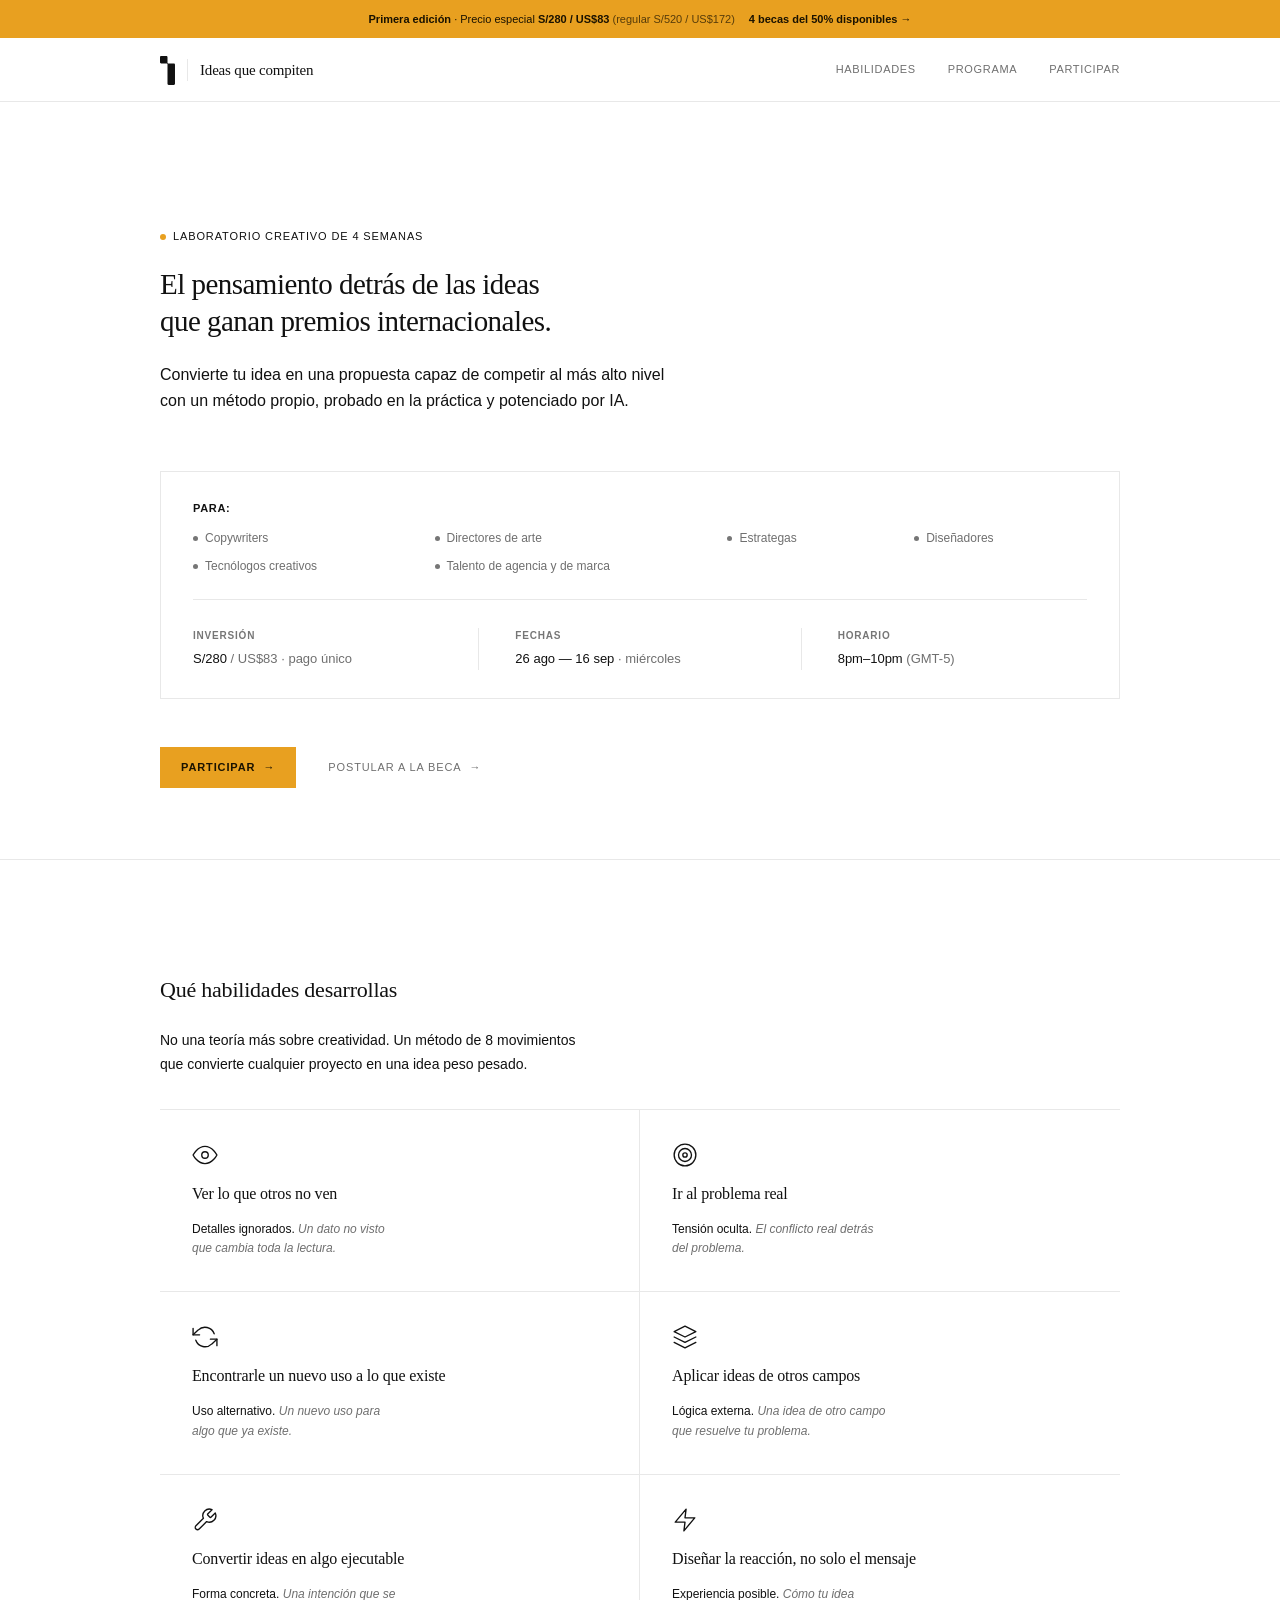
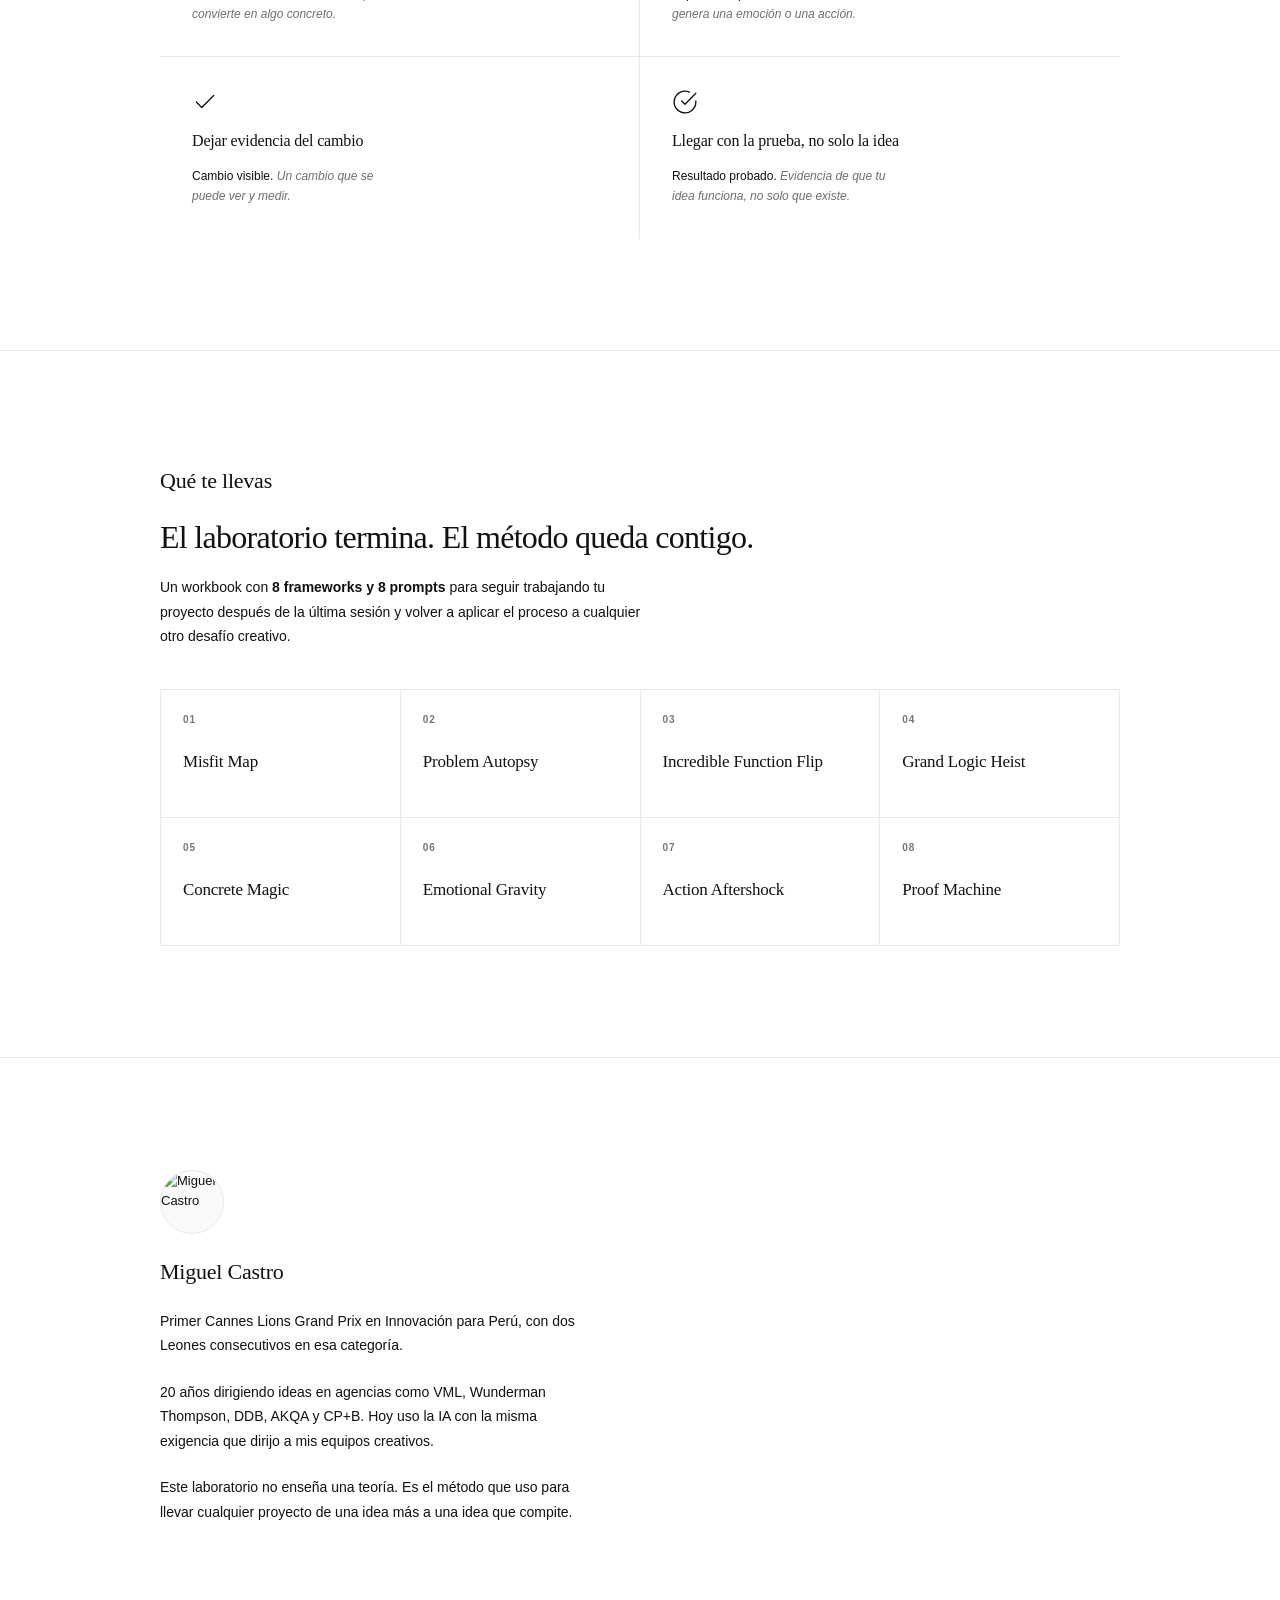
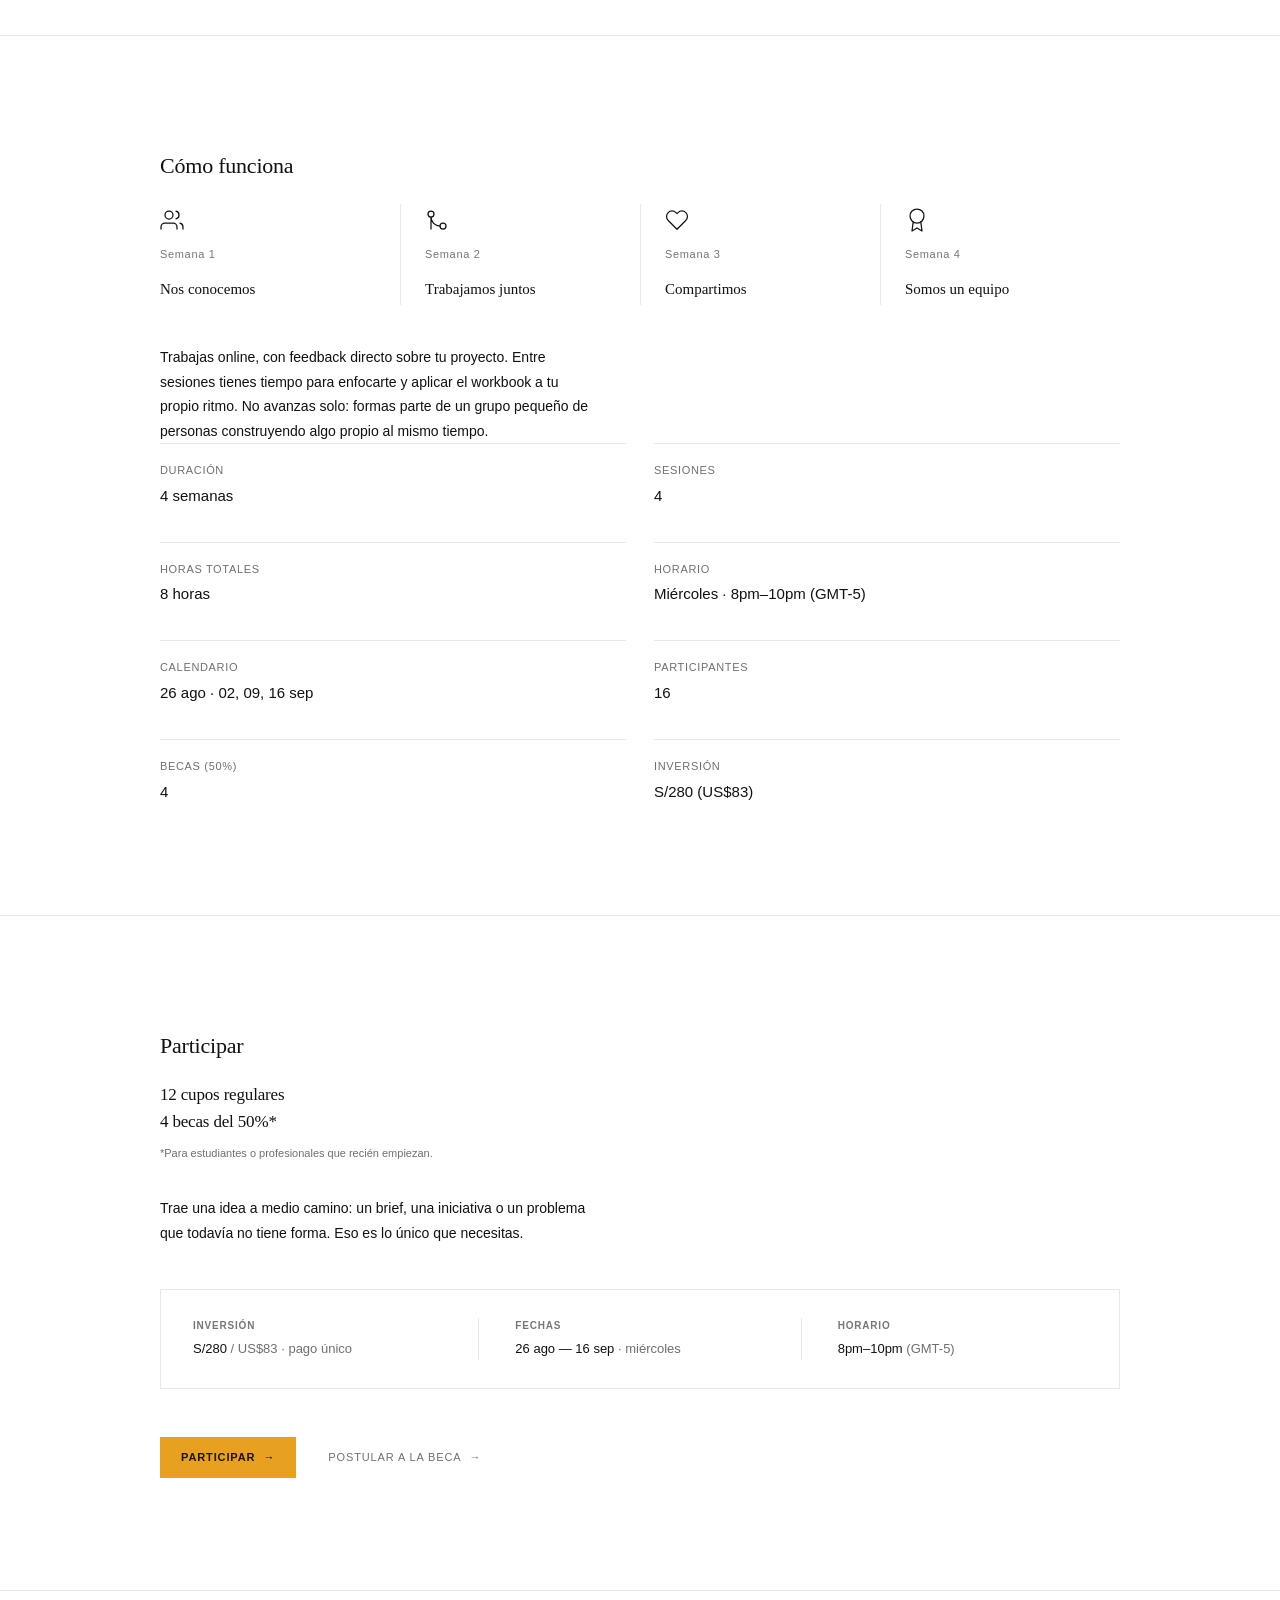
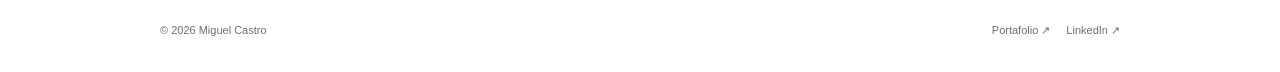
==== index.html @ b413a7b3 "Merge program and experience sections" ====
<!DOCTYPE html>
<html lang="es">
<head>
<meta charset="UTF-8">
<meta name="viewport" content="width=device-width, initial-scale=1.0">
<meta name="description" content="Ideas que compiten: laboratorio creativo para convertir una idea en una propuesta capaz de competir al más alto nivel con un método propio, probado en la práctica y potenciado por IA.">
<title>Ideas que compiten — Miguel Castro</title>
<link rel="stylesheet" href="styles-base.css">
<link rel="stylesheet" href="styles-components.css">
</head>
<body id="top">

  <div class="shell">

    <!-- ==================== Header ==================== -->
    <header class="site-header">
      <a href="#top" class="logo" aria-label="Ideas que compiten — volver al inicio">
        <span class="brand-mark" aria-hidden="true">
          <svg xmlns="http://www.w3.org/2000/svg" viewBox="0 0 85.04 164.63" focusable="false">
            <path d="M78.56,42.52h-31.18c-1.29,0-2.52-.51-3.43-1.42h0c-.91-.91-1.42-2.15-1.42-3.43V6.48c0-3.58-2.9-6.48-6.48-6.48H6.48C2.9,0,0,2.9,0,6.48v29.56c0,3.58,2.9,6.48,6.48,6.48h31.18c1.29,0,2.52.51,3.43,1.42h0c.91.91,1.42,2.15,1.42,3.43v110.77c0,3.58,2.9,6.48,6.48,6.48h29.56c3.58,0,6.48-2.9,6.48-6.48V49c0-3.58-2.9-6.48-6.48-6.48Z"/>
          </svg>
        </span>
        <span class="brand-divider" aria-hidden="true"></span>
        <span class="brand-name">Ideas que compiten</span>
      </a>
      <nav aria-label="Navegación principal">
        <a href="#habilidades">Habilidades</a>
        <a href="#programa">Programa</a>
        <a href="#participar">Participar</a>
      </nav>
    </header>

    <main>

    <!-- ==================== Hero ==================== -->
    <section class="page-hero">
      <span class="gold-chip">Laboratorio creativo de 4 semanas</span>
      <h1 class="hero-line-primary sr-only">Ideas que compiten</h1>
      <p class="hero-tagline"><span class="line">El pensamiento detrás de las ideas</span><span class="line">que ganan premios internacionales.</span></p>
      <p class="hero-line-secondary"><span class="line">Convierte tu idea en una propuesta capaz de competir al más alto nivel</span><span class="line">con un método propio, probado en la práctica y potenciado por IA.</span></p>

      <div class="hero-info-block">
        <div class="audience-line with-divider">
          <span class="audience-label">Para:</span>
          <div class="audience-roles">
            <span>Copywriters</span><span>Directores de arte</span><span>Estrategas</span><span>Diseñadores</span><span>Tecnólogos creativos</span><span>Talento de agencia y de marca</span>
          </div>
        </div>
        <div class="meta-bar">
          <div class="meta-unit">
            <span class="meta-label">Inversión</span>
            <span class="meta-value">S/280 <span class="meta-note">/ US$83 · pago único</span></span>
          </div>
          <div class="meta-divider"></div>
          <div class="meta-unit">
            <span class="meta-label">Fechas</span>
            <span class="meta-value">26 ago — 16 sep <span class="meta-note">· miércoles</span></span>
          </div>
          <div class="meta-divider"></div>
          <div class="meta-unit">
            <span class="meta-label">Horario</span>
            <span class="meta-value">8pm–10pm <span class="meta-note">(GMT-5)</span></span>
          </div>
        </div>
      </div>

      <div class="cta-row">
        <a id="payment_button_top" href="https://pay.hotmart.com/L106815370Q?checkoutMode=2" class="hotmart-fb hotmart__button-checkout cta-button-gold">Participar <span class="arrow" aria-hidden="true">→</span></a>
        <a href="postulacion-beca.html" class="cta-link muted">Postular a la beca <span class="arrow" aria-hidden="true">→</span></a>
      </div>
    </section>

    <!-- ==================== Qué habilidades desarrollas ==================== -->
    <section class="block" id="habilidades">
      <h2 class="section-label">Qué habilidades desarrollas</h2>
      <div class="prose skills-intro">
        <p>No una teoría más sobre creatividad. Un método de 8 movimientos que convierte cualquier proyecto en una idea peso pesado.</p>
      </div>

      <div class="skill-grid">
        <div class="skill-item">
          <div class="skill-icon" aria-hidden="true"><svg viewBox="0 0 24 24"><path d="M1 12s4-8 11-8 11 8 11 8-4 8-11 8-11-8-11-8z"/><circle cx="12" cy="12" r="3"/></svg></div>
          <div class="skill-title">Ver lo que otros no ven</div>
          <div class="skill-context"><strong>Detalles ignorados.</strong> Un dato no visto que cambia toda la lectura.</div>
        </div>
        <div class="skill-item">
          <div class="skill-icon" aria-hidden="true"><svg viewBox="0 0 24 24"><circle cx="12" cy="12" r="10"/><circle cx="12" cy="12" r="6"/><circle cx="12" cy="12" r="2"/></svg></div>
          <div class="skill-title">Ir al problema real</div>
          <div class="skill-context"><strong>Tensión oculta.</strong> El conflicto real detrás del problema.</div>
        </div>
        <div class="skill-item">
          <div class="skill-icon" aria-hidden="true"><svg viewBox="0 0 24 24"><polyline points="1 4 1 10 7 10"/><polyline points="23 20 23 14 17 14"/><path d="M20.49 9A9 9 0 0 0 5.64 5.64L1 10m22 4l-4.64 4.36A9 9 0 0 1 3.51 15"/></svg></div>
          <div class="skill-title">Encontrarle un nuevo uso a lo que existe</div>
          <div class="skill-context"><strong>Uso alternativo.</strong> Un nuevo uso para algo que ya existe.</div>
        </div>
        <div class="skill-item">
          <div class="skill-icon" aria-hidden="true"><svg viewBox="0 0 24 24"><polygon points="12 2 2 7 12 12 22 7 12 2"/><polyline points="2 17 12 22 22 17"/><polyline points="2 12 12 17 22 12"/></svg></div>
          <div class="skill-title">Aplicar ideas de otros campos</div>
          <div class="skill-context"><strong>Lógica externa.</strong> Una idea de otro campo que resuelve tu problema.</div>
        </div>
        <div class="skill-item">
          <div class="skill-icon" aria-hidden="true"><svg viewBox="0 0 24 24"><path d="M14.7 6.3a1 1 0 000 1.4l1.6 1.6a1 1 0 001.4 0l3.77-3.77a6 6 0 01-7.94 7.94l-6.91 6.91a2.12 2.12 0 01-3-3l6.91-6.91a6 6 0 017.94-7.94l-3.76 3.76z"/></svg></div>
          <div class="skill-title">Convertir ideas en algo ejecutable</div>
          <div class="skill-context"><strong>Forma concreta.</strong> Una intención que se convierte en algo concreto.</div>
        </div>
        <div class="skill-item">
          <div class="skill-icon" aria-hidden="true"><svg viewBox="0 0 24 24"><polygon points="13 2 3 14 12 14 11 22 21 10 12 10 13 2"/></svg></div>
          <div class="skill-title">Diseñar la reacción, no solo el mensaje</div>
          <div class="skill-context"><strong>Experiencia posible.</strong> Cómo tu idea genera una emoción o una acción.</div>
        </div>
        <div class="skill-item">
          <div class="skill-icon" aria-hidden="true"><svg viewBox="0 0 24 24"><polyline points="20 6 9 17 4 12"/></svg></div>
          <div class="skill-title">Dejar evidencia del cambio</div>
          <div class="skill-context"><strong>Cambio visible.</strong> Un cambio que se puede ver y medir.</div>
        </div>
        <div class="skill-item">
          <div class="skill-icon" aria-hidden="true"><svg viewBox="0 0 24 24"><path d="M22 11.08V12a10 10 0 1 1-5.93-9.14"/><polyline points="22 4 12 14.01 9 11.01"/></svg></div>
          <div class="skill-title">Llegar con la prueba, no solo la idea</div>
          <div class="skill-context"><strong>Resultado probado.</strong> Evidencia de que tu idea funciona, no solo que existe.</div>
        </div>
      </div>

    </section>


    <!-- ==================== Workbook ==================== -->
    <section class="block" id="workbook">
      <h2 class="section-label">Qué te llevas</h2>
      <p class="workbook-statement">El laboratorio termina. El método queda contigo.</p>
      <p class="workbook-description">Un workbook con <strong>8 frameworks y 8 prompts</strong> para seguir trabajando tu proyecto después de la última sesión y volver a aplicar el proceso a cualquier otro desafío creativo.</p>

      <div class="framework-grid" aria-label="Los 8 frameworks incluidos en el workbook">
        <article class="framework-item">
          <span class="framework-number">01</span>
          <h3 class="framework-name">Misfit Map</h3>
        </article>
        <article class="framework-item">
          <span class="framework-number">02</span>
          <h3 class="framework-name">Problem Autopsy</h3>
        </article>
        <article class="framework-item">
          <span class="framework-number">03</span>
          <h3 class="framework-name">Incredible Function Flip</h3>
        </article>
        <article class="framework-item">
          <span class="framework-number">04</span>
          <h3 class="framework-name">Grand Logic Heist</h3>
        </article>
        <article class="framework-item">
          <span class="framework-number">05</span>
          <h3 class="framework-name">Concrete Magic</h3>
        </article>
        <article class="framework-item">
          <span class="framework-number">06</span>
          <h3 class="framework-name">Emotional Gravity</h3>
        </article>
        <article class="framework-item">
          <span class="framework-number">07</span>
          <h3 class="framework-name">Action Aftershock</h3>
        </article>
        <article class="framework-item">
          <span class="framework-number">08</span>
          <h3 class="framework-name">Proof Machine</h3>
        </article>
      </div>
    </section>

    <!-- ==================== Miguel Castro ==================== -->
    <section class="block" id="miguel">
      <img class="profile-avatar" src="https://global.miguelcastro.works/hero_boy.png" alt="Miguel Castro" width="64" height="64" loading="lazy" decoding="async">
      <h2 class="section-label">Miguel Castro</h2>
      <p class="authority-line">Primer Cannes Lions Grand Prix en Innovación para Perú, con dos Leones consecutivos en esa categoría.</p>
      <div class="prose">
        <p>20 años dirigiendo ideas en agencias como VML, Wunderman Thompson, DDB, AKQA y CP+B. Hoy uso la IA con la misma exigencia que dirijo a mis equipos creativos.</p>
        <p>Este laboratorio no enseña una teoría. Es el método que uso para llevar cualquier proyecto de una idea más a una idea que compite.</p>
      </div>
    </section>

    <!-- ==================== Cómo funciona ==================== -->
    <section class="block how-it-works" id="programa">
      <h2 class="section-label">Cómo funciona</h2>
      <div class="arc-grid">
        <div class="arc-item">
          <div class="arc-icon" aria-hidden="true"><svg viewBox="0 0 24 24"><path d="M17 21v-2a4 4 0 0 0-4-4H5a4 4 0 0 0-4 4v2"/><circle cx="9" cy="7" r="4"/><path d="M23 21v-2a4 4 0 0 0-3-3.87"/><path d="M16 3.13a4 4 0 0 1 0 7.75"/></svg></div>
          <span class="arc-number">Semana 1</span>
          <span class="arc-title">Nos conocemos</span>
        </div>
        <div class="arc-item">
          <div class="arc-icon" aria-hidden="true"><svg viewBox="0 0 24 24"><circle cx="18" cy="18" r="3"/><circle cx="6" cy="6" r="3"/><path d="M6 21V9a9 9 0 0 0 9 9"/></svg></div>
          <span class="arc-number">Semana 2</span>
          <span class="arc-title">Trabajamos juntos</span>
        </div>
        <div class="arc-item">
          <div class="arc-icon" aria-hidden="true"><svg viewBox="0 0 24 24"><path d="M20.84 4.61a5.5 5.5 0 0 0-7.78 0L12 5.67l-1.06-1.06a5.5 5.5 0 0 0-7.78 7.78l1.06 1.06L12 21.23l7.78-7.78 1.06-1.06a5.5 5.5 0 0 0 0-7.78z"/></svg></div>
          <span class="arc-number">Semana 3</span>
          <span class="arc-title">Compartimos</span>
        </div>
        <div class="arc-item">
          <div class="arc-icon" aria-hidden="true"><svg viewBox="0 0 24 24"><circle cx="12" cy="8" r="7"/><polyline points="8.21 13.89 7 23 12 20 17 23 15.79 13.88"/></svg></div>
          <span class="arc-number">Semana 4</span>
          <span class="arc-title">Somos un equipo</span>
        </div>
      </div>

      <div class="prose">
        <p>Trabajas online, con feedback directo sobre tu proyecto. Entre sesiones tienes tiempo para enfocarte y aplicar el workbook a tu propio ritmo. No avanzas solo: formas parte de un grupo pequeño de personas construyendo algo propio al mismo tiempo.</p>
      </div>

      <div class="data-grid">
        <div class="data-item"><div class="data-label">Duración</div><div class="data-value">4 semanas</div></div>
        <div class="data-item"><div class="data-label">Sesiones</div><div class="data-value">4</div></div>
        <div class="data-item"><div class="data-label">Horas totales</div><div class="data-value">8 horas</div></div>
        <div class="data-item"><div class="data-label">Horario</div><div class="data-value">Miércoles · 8pm–10pm (GMT-5)</div></div>
        <div class="data-item"><div class="data-label">Calendario</div><div class="data-value">26 ago · 02, 09, 16 sep</div></div>
        <div class="data-item"><div class="data-label">Participantes</div><div class="data-value">16</div></div>
        <div class="data-item"><div class="data-label">Becas (50%)</div><div class="data-value">4</div></div>
        <div class="data-item"><div class="data-label">Inversión</div><div class="data-value">S/280 (US$83)</div></div>
      </div>
    </section>

    <!-- ==================== Participar ==================== -->
    <section class="block" id="participar">
      <h2 class="section-label">Participar</h2>
      <div class="availability-block">
        <span class="availability-line">12 cupos regulares</span>
        <span class="availability-line">4 becas del 50%*</span>
        <span class="availability-note">*Para estudiantes o profesionales que recién empiezan.</span>
      </div>
      <div class="prose">
        <p>Trae una idea a medio camino: un brief, una iniciativa o un problema que todavía no tiene forma. Eso es lo único que necesitas.</p>
      </div>

      <div class="hero-info-block">
        <div class="meta-bar">
          <div class="meta-unit">
            <span class="meta-label">Inversión</span>
            <span class="meta-value">S/280 <span class="meta-note">/ US$83 · pago único</span></span>
          </div>
          <div class="meta-divider"></div>
          <div class="meta-unit">
            <span class="meta-label">Fechas</span>
            <span class="meta-value">26 ago — 16 sep <span class="meta-note">· miércoles</span></span>
          </div>
          <div class="meta-divider"></div>
          <div class="meta-unit">
            <span class="meta-label">Horario</span>
            <span class="meta-value">8pm–10pm <span class="meta-note">(GMT-5)</span></span>
          </div>
        </div>
      </div>

      <div class="cta-row">
        <a id="payment_button_bottom" href="https://pay.hotmart.com/L106815370Q?checkoutMode=2" class="hotmart-fb hotmart__button-checkout cta-button-gold">Participar <span class="arrow" aria-hidden="true">→</span></a>
        <a href="postulacion-beca.html" class="cta-link muted">Postular a la beca <span class="arrow" aria-hidden="true">→</span></a>
      </div>
    </section>

    </main>

    <!-- ==================== Footer ==================== -->
    <footer class="site-footer">
      <span>© 2026 Miguel Castro</span>
      <div class="footer-links">
        <a href="https://global.miguelcastro.works/">Portafolio ↗</a>
        <a href="https://www.linkedin.com/in/miguelcastroe/">LinkedIn ↗</a>
      </div>
    </footer>

  </div>
  <script src="hotmart.js"></script>

</body>
</html>
---- styles-base.css ----
@import url("styles-base-1.css");
@import url("styles-base-2.css");
@import url("styles-base-3.css");
---- styles-components.css ----
@import url("styles-components-1.css");
@import url("styles-components-2.css");
@import url("styles-components-3.css");
@import url("styles-components-4.css");
@import url("styles-components-workbook.css");
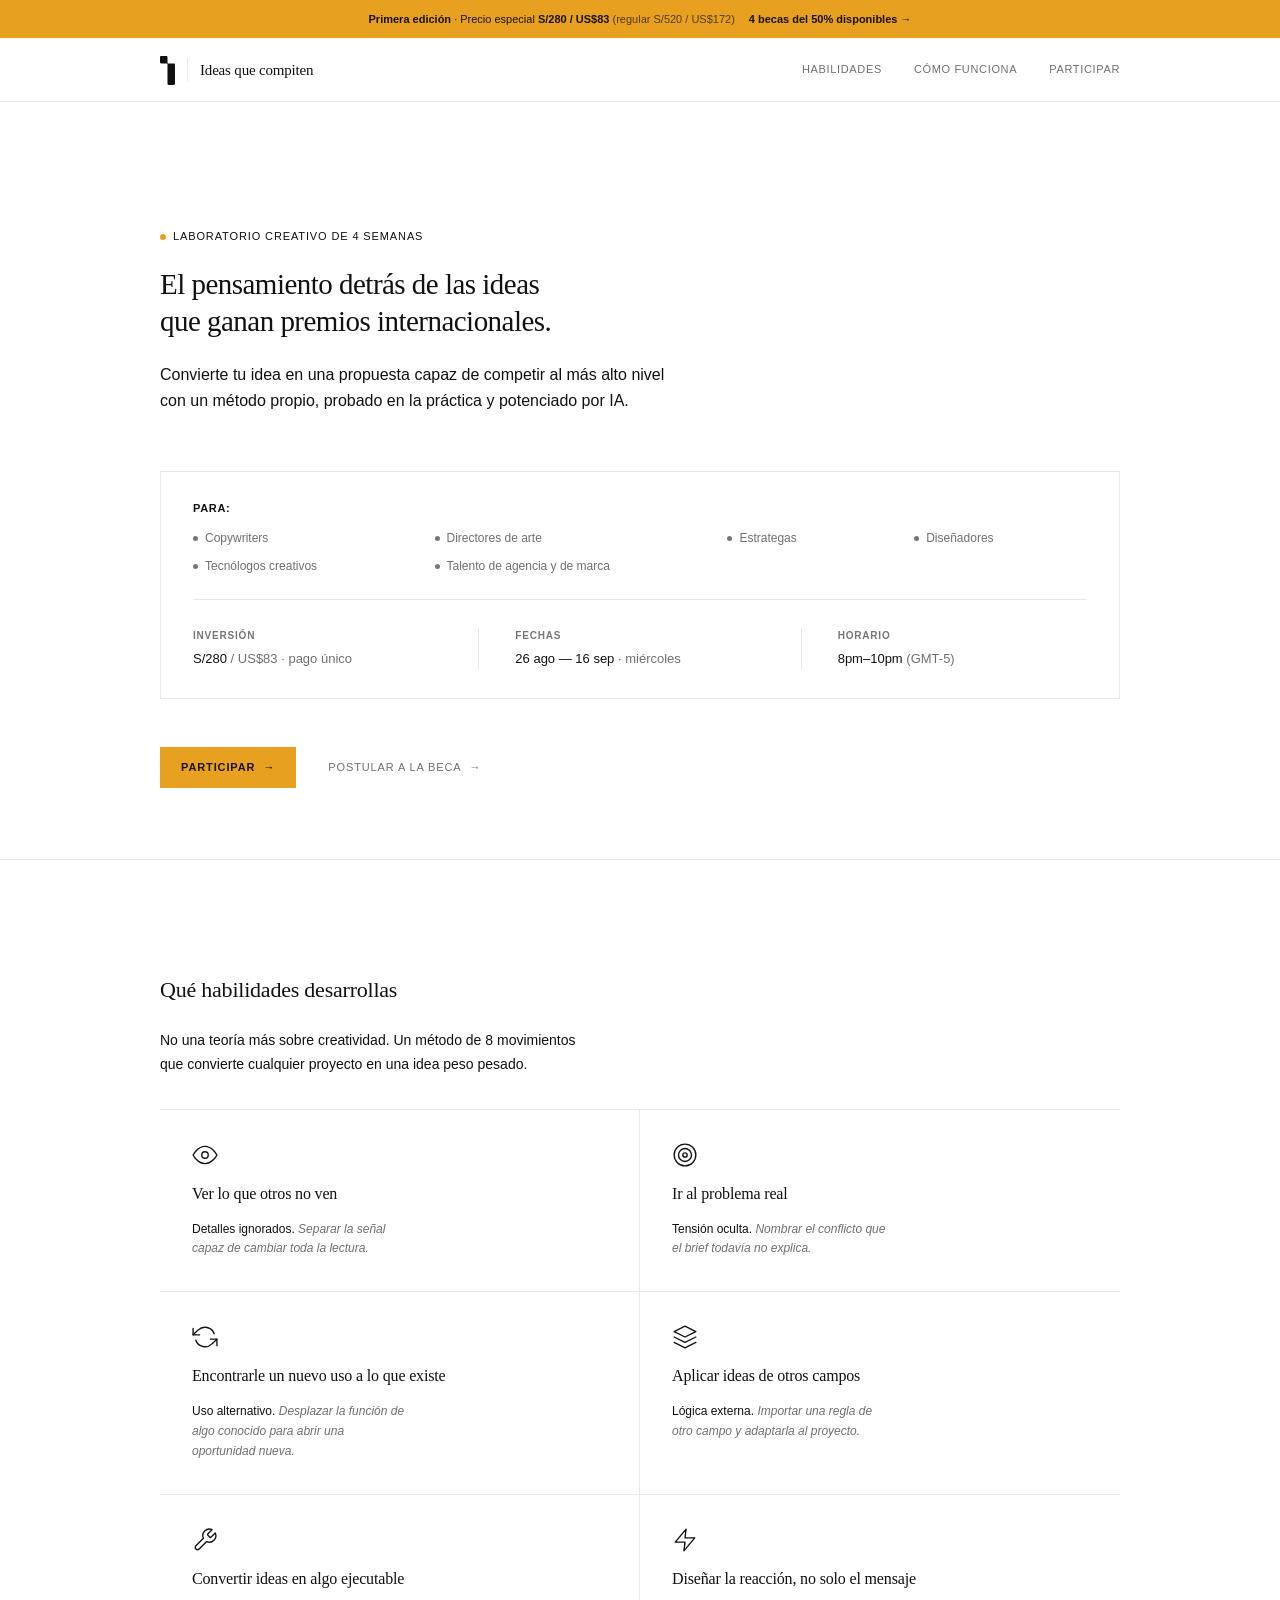
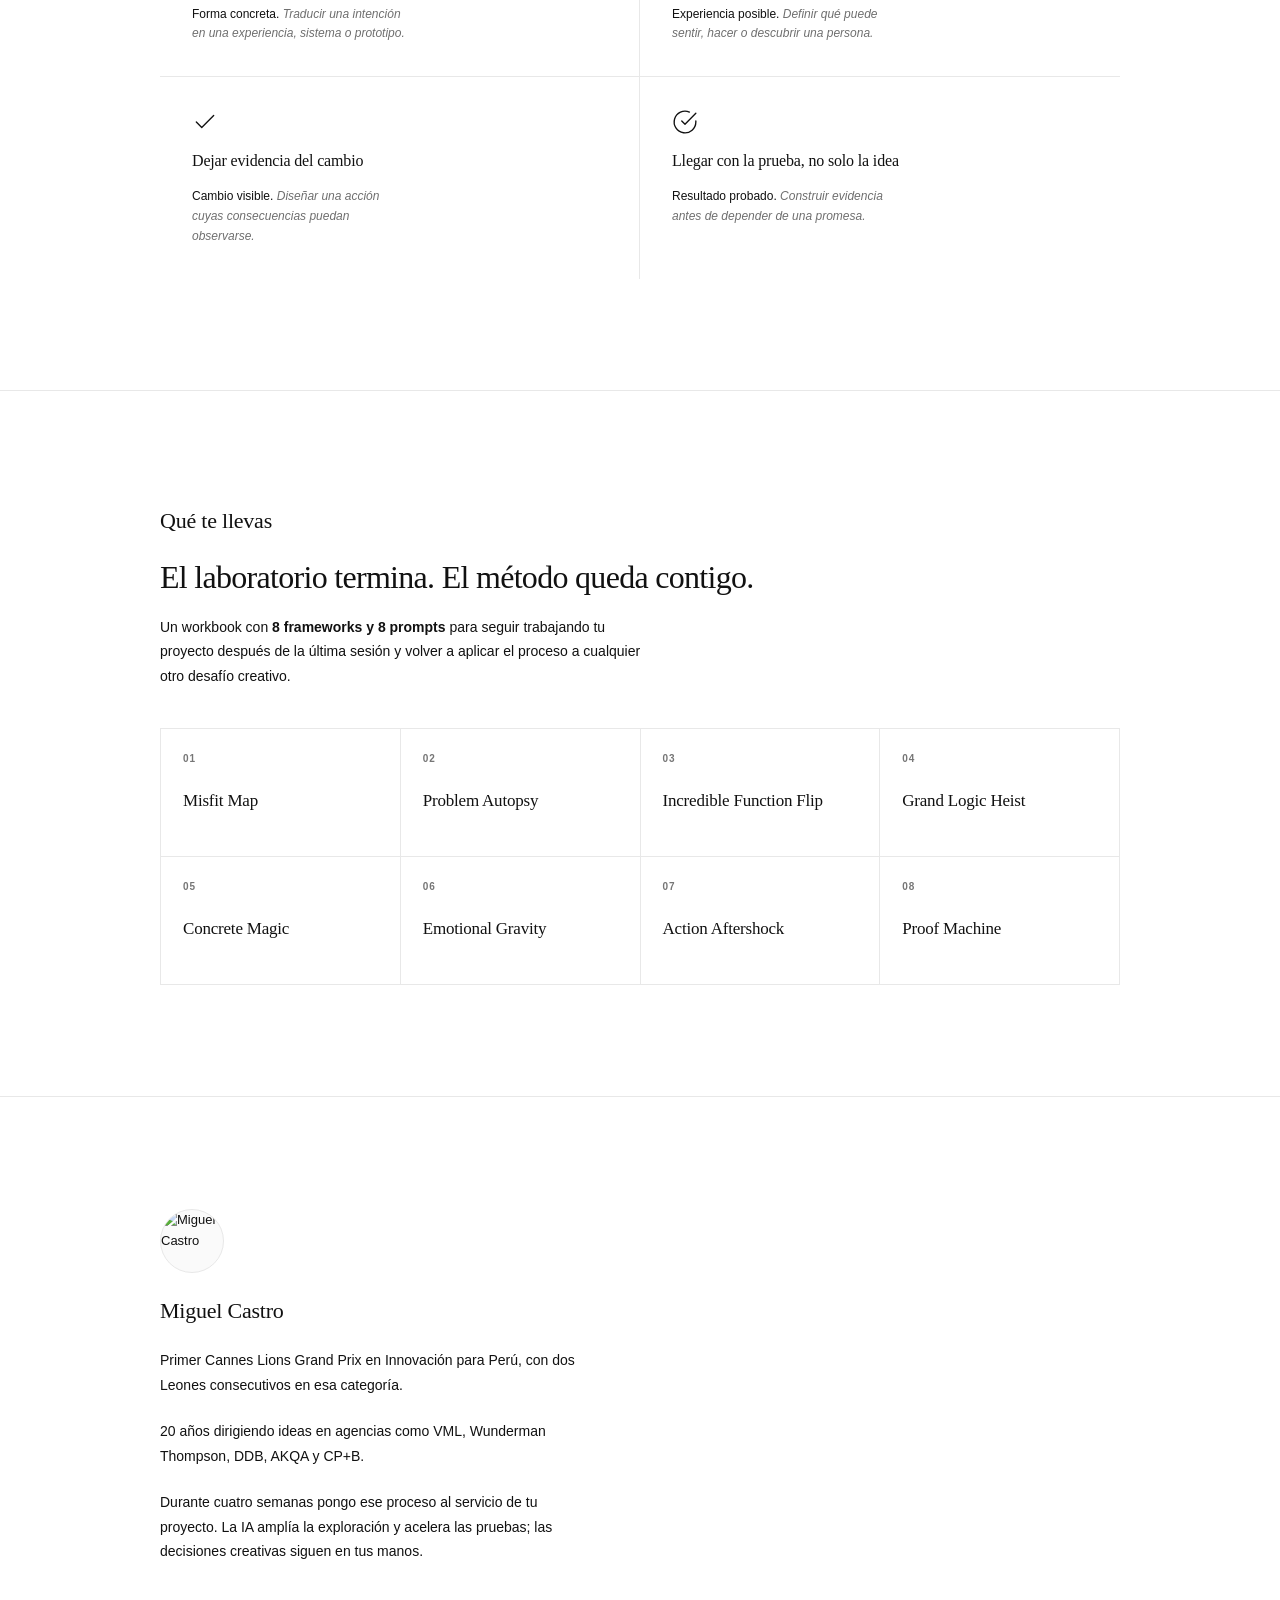
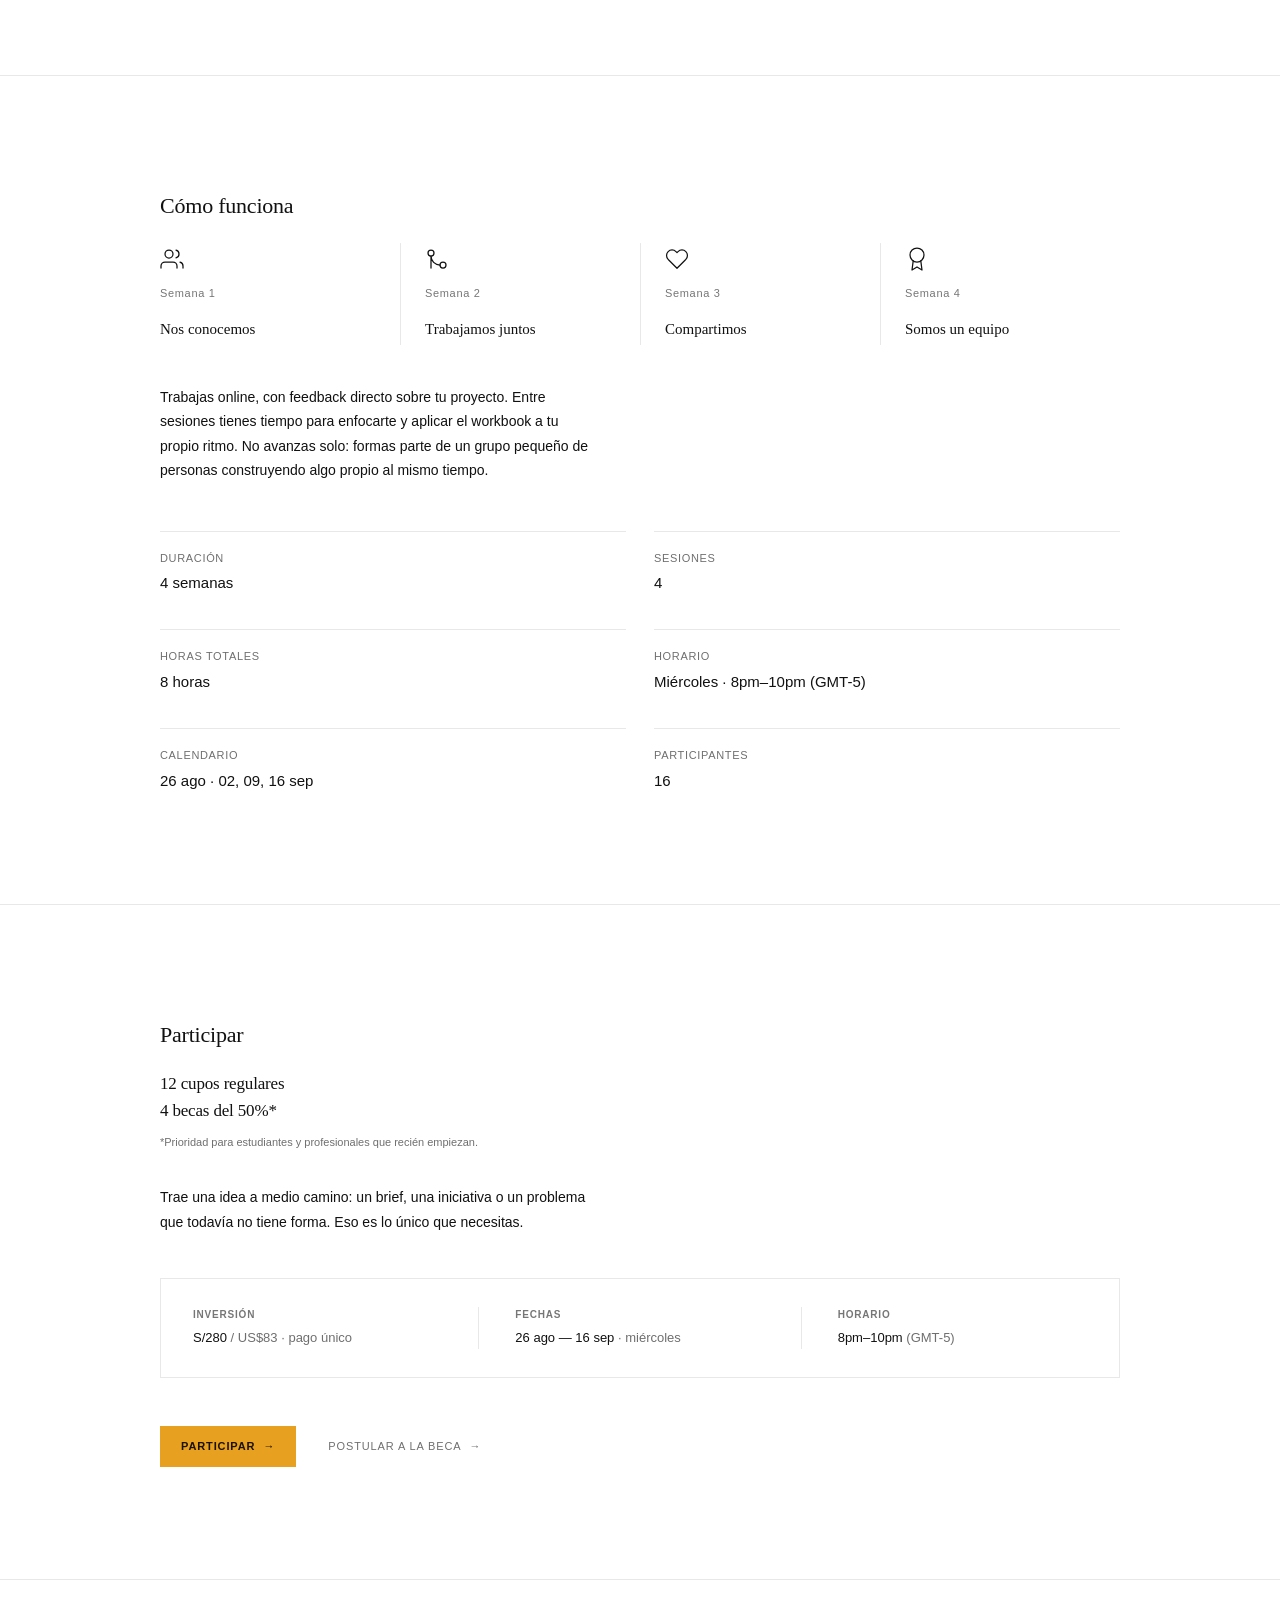
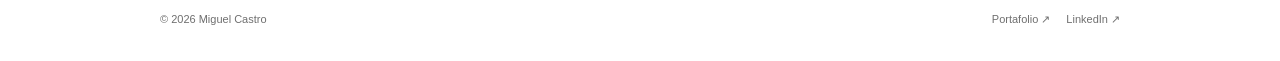
==== commit 2b3a2cb0: "Refine landing structure and copy" ====
--- a/index.html
+++ b/index.html
@@ -25,7 +25,7 @@
       </a>
       <nav aria-label="Navegación principal">
         <a href="#habilidades">Habilidades</a>
-        <a href="#programa">Programa</a>
+        <a href="#como-funciona">Cómo funciona</a>
         <a href="#participar">Participar</a>
       </nav>
     </header>
@@ -35,8 +35,7 @@
     <!-- ==================== Hero ==================== -->
     <section class="page-hero">
       <span class="gold-chip">Laboratorio creativo de 4 semanas</span>
-      <h1 class="hero-line-primary sr-only">Ideas que compiten</h1>
-      <p class="hero-tagline"><span class="line">El pensamiento detrás de las ideas</span><span class="line">que ganan premios internacionales.</span></p>
+      <h1 class="hero-tagline"><span class="line">El pensamiento detrás de las ideas</span><span class="line">que ganan premios internacionales.</span></h1>
       <p class="hero-line-secondary"><span class="line">Convierte tu idea en una propuesta capaz de competir al más alto nivel</span><span class="line">con un método propio, probado en la práctica y potenciado por IA.</span></p>
 
       <div class="hero-info-block">
@@ -81,42 +80,42 @@
         <div class="skill-item">
           <div class="skill-icon" aria-hidden="true"><svg viewBox="0 0 24 24"><path d="M1 12s4-8 11-8 11 8 11 8-4 8-11 8-11-8-11-8z"/><circle cx="12" cy="12" r="3"/></svg></div>
           <div class="skill-title">Ver lo que otros no ven</div>
-          <div class="skill-context"><strong>Detalles ignorados.</strong> Un dato no visto que cambia toda la lectura.</div>
+          <div class="skill-context"><strong>Detalles ignorados.</strong> Separar la señal capaz de cambiar toda la lectura.</div>
         </div>
         <div class="skill-item">
           <div class="skill-icon" aria-hidden="true"><svg viewBox="0 0 24 24"><circle cx="12" cy="12" r="10"/><circle cx="12" cy="12" r="6"/><circle cx="12" cy="12" r="2"/></svg></div>
           <div class="skill-title">Ir al problema real</div>
-          <div class="skill-context"><strong>Tensión oculta.</strong> El conflicto real detrás del problema.</div>
+          <div class="skill-context"><strong>Tensión oculta.</strong> Nombrar el conflicto que el brief todavía no explica.</div>
         </div>
         <div class="skill-item">
           <div class="skill-icon" aria-hidden="true"><svg viewBox="0 0 24 24"><polyline points="1 4 1 10 7 10"/><polyline points="23 20 23 14 17 14"/><path d="M20.49 9A9 9 0 0 0 5.64 5.64L1 10m22 4l-4.64 4.36A9 9 0 0 1 3.51 15"/></svg></div>
           <div class="skill-title">Encontrarle un nuevo uso a lo que existe</div>
-          <div class="skill-context"><strong>Uso alternativo.</strong> Un nuevo uso para algo que ya existe.</div>
+          <div class="skill-context"><strong>Uso alternativo.</strong> Desplazar la función de algo conocido para abrir una oportunidad nueva.</div>
         </div>
         <div class="skill-item">
           <div class="skill-icon" aria-hidden="true"><svg viewBox="0 0 24 24"><polygon points="12 2 2 7 12 12 22 7 12 2"/><polyline points="2 17 12 22 22 17"/><polyline points="2 12 12 17 22 12"/></svg></div>
           <div class="skill-title">Aplicar ideas de otros campos</div>
-          <div class="skill-context"><strong>Lógica externa.</strong> Una idea de otro campo que resuelve tu problema.</div>
+          <div class="skill-context"><strong>Lógica externa.</strong> Importar una regla de otro campo y adaptarla al proyecto.</div>
         </div>
         <div class="skill-item">
           <div class="skill-icon" aria-hidden="true"><svg viewBox="0 0 24 24"><path d="M14.7 6.3a1 1 0 000 1.4l1.6 1.6a1 1 0 001.4 0l3.77-3.77a6 6 0 01-7.94 7.94l-6.91 6.91a2.12 2.12 0 01-3-3l6.91-6.91a6 6 0 017.94-7.94l-3.76 3.76z"/></svg></div>
           <div class="skill-title">Convertir ideas en algo ejecutable</div>
-          <div class="skill-context"><strong>Forma concreta.</strong> Una intención que se convierte en algo concreto.</div>
+          <div class="skill-context"><strong>Forma concreta.</strong> Traducir una intención en una experiencia, sistema o prototipo.</div>
         </div>
         <div class="skill-item">
           <div class="skill-icon" aria-hidden="true"><svg viewBox="0 0 24 24"><polygon points="13 2 3 14 12 14 11 22 21 10 12 10 13 2"/></svg></div>
           <div class="skill-title">Diseñar la reacción, no solo el mensaje</div>
-          <div class="skill-context"><strong>Experiencia posible.</strong> Cómo tu idea genera una emoción o una acción.</div>
+          <div class="skill-context"><strong>Experiencia posible.</strong> Definir qué puede sentir, hacer o descubrir una persona.</div>
         </div>
         <div class="skill-item">
           <div class="skill-icon" aria-hidden="true"><svg viewBox="0 0 24 24"><polyline points="20 6 9 17 4 12"/></svg></div>
           <div class="skill-title">Dejar evidencia del cambio</div>
-          <div class="skill-context"><strong>Cambio visible.</strong> Un cambio que se puede ver y medir.</div>
+          <div class="skill-context"><strong>Cambio visible.</strong> Diseñar una acción cuyas consecuencias puedan observarse.</div>
         </div>
         <div class="skill-item">
           <div class="skill-icon" aria-hidden="true"><svg viewBox="0 0 24 24"><path d="M22 11.08V12a10 10 0 1 1-5.93-9.14"/><polyline points="22 4 12 14.01 9 11.01"/></svg></div>
           <div class="skill-title">Llegar con la prueba, no solo la idea</div>
-          <div class="skill-context"><strong>Resultado probado.</strong> Evidencia de que tu idea funciona, no solo que existe.</div>
+          <div class="skill-context"><strong>Resultado probado.</strong> Construir evidencia antes de depender de una promesa.</div>
         </div>
       </div>
 
@@ -171,13 +170,13 @@
       <h2 class="section-label">Miguel Castro</h2>
       <p class="authority-line">Primer Cannes Lions Grand Prix en Innovación para Perú, con dos Leones consecutivos en esa categoría.</p>
       <div class="prose">
-        <p>20 años dirigiendo ideas en agencias como VML, Wunderman Thompson, DDB, AKQA y CP+B. Hoy uso la IA con la misma exigencia que dirijo a mis equipos creativos.</p>
-        <p>Este laboratorio no enseña una teoría. Es el método que uso para llevar cualquier proyecto de una idea más a una idea que compite.</p>
+        <p>20 años dirigiendo ideas en agencias como VML, Wunderman Thompson, DDB, AKQA y CP+B.</p>
+        <p>Durante cuatro semanas pongo ese proceso al servicio de tu proyecto. La IA amplía la exploración y acelera las pruebas; las decisiones creativas siguen en tus manos.</p>
       </div>
     </section>
 
     <!-- ==================== Cómo funciona ==================== -->
-    <section class="block how-it-works" id="programa">
+    <section class="block how-it-works" id="como-funciona">
       <h2 class="section-label">Cómo funciona</h2>
       <div class="arc-grid">
         <div class="arc-item">
@@ -213,8 +212,6 @@
         <div class="data-item"><div class="data-label">Horario</div><div class="data-value">Miércoles · 8pm–10pm (GMT-5)</div></div>
         <div class="data-item"><div class="data-label">Calendario</div><div class="data-value">26 ago · 02, 09, 16 sep</div></div>
         <div class="data-item"><div class="data-label">Participantes</div><div class="data-value">16</div></div>
-        <div class="data-item"><div class="data-label">Becas (50%)</div><div class="data-value">4</div></div>
-        <div class="data-item"><div class="data-label">Inversión</div><div class="data-value">S/280 (US$83)</div></div>
       </div>
     </section>
 
@@ -224,7 +221,7 @@
       <div class="availability-block">
         <span class="availability-line">12 cupos regulares</span>
         <span class="availability-line">4 becas del 50%*</span>
-        <span class="availability-note">*Para estudiantes o profesionales que recién empiezan.</span>
+        <span class="availability-note">*Prioridad para estudiantes y profesionales que recién empiezan.</span>
       </div>
       <div class="prose">
         <p>Trae una idea a medio camino: un brief, una iniciativa o un problema que todavía no tiene forma. Eso es lo único que necesitas.</p>
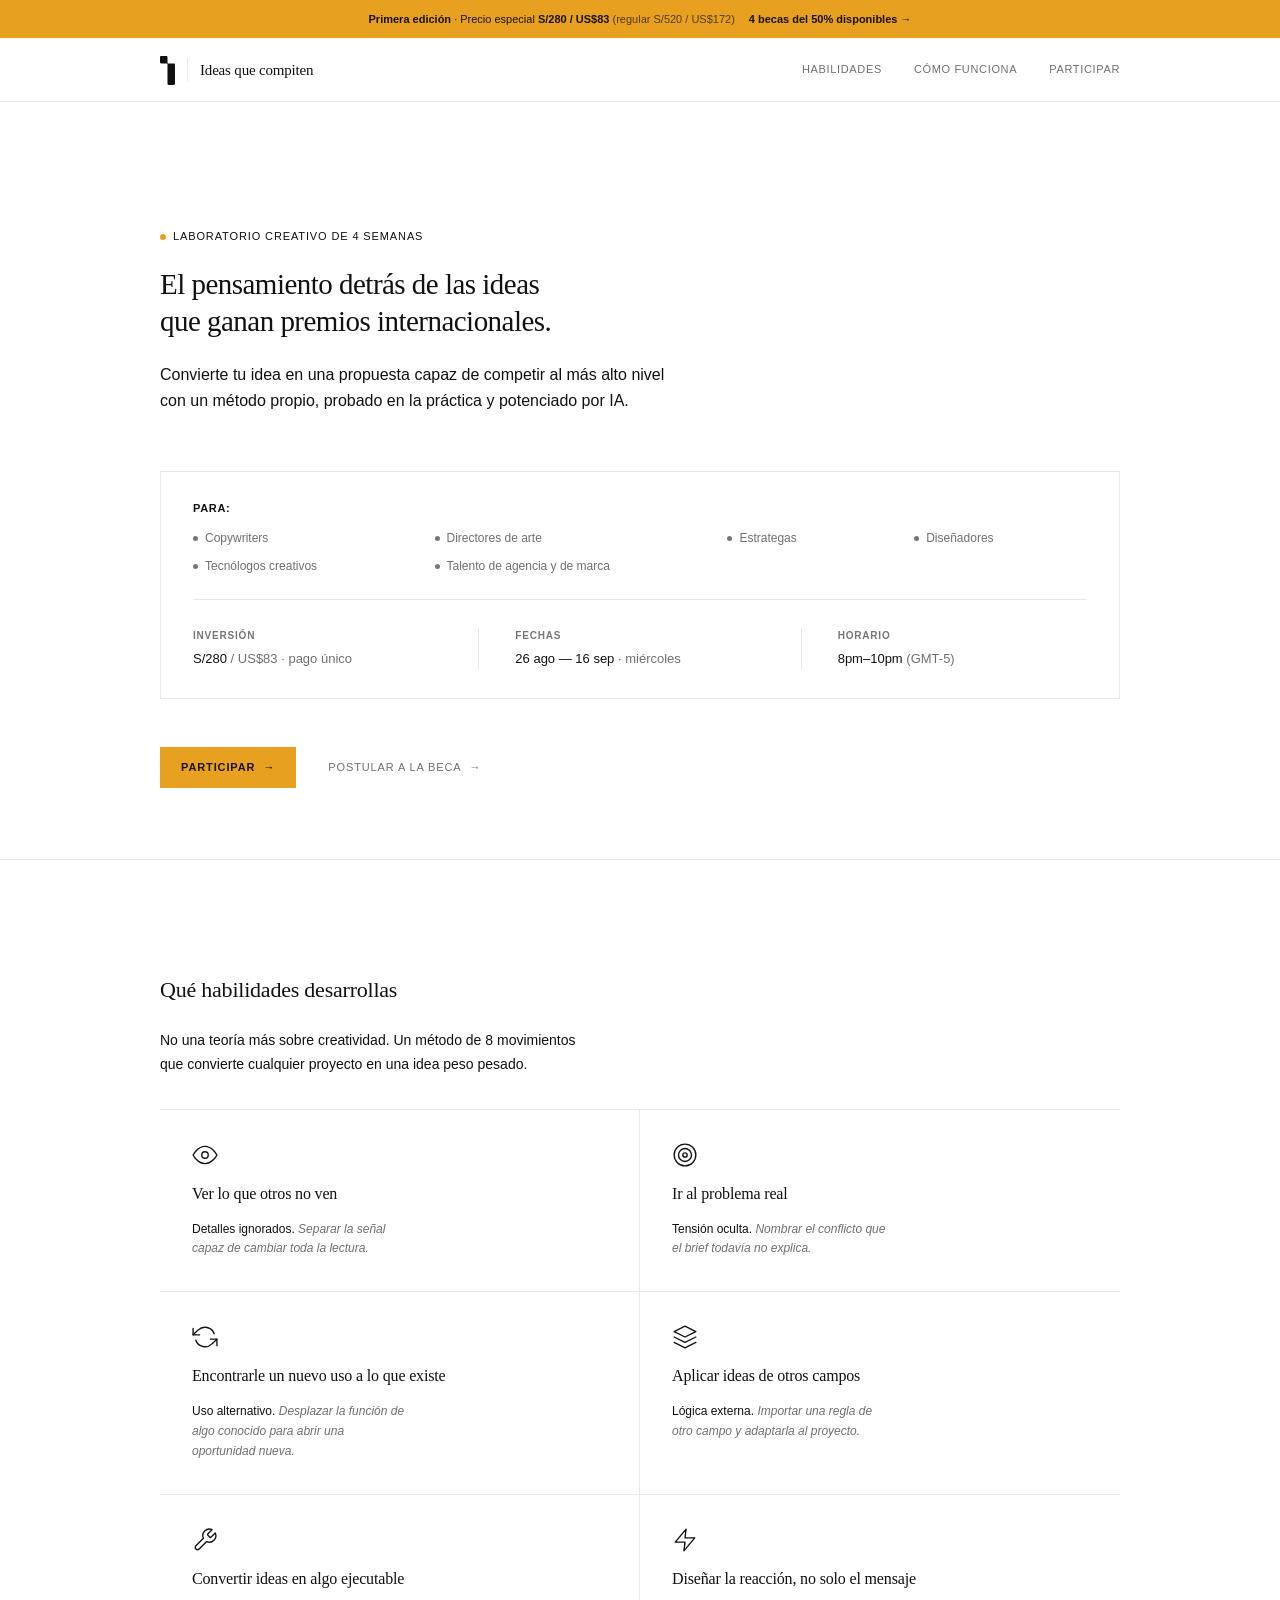
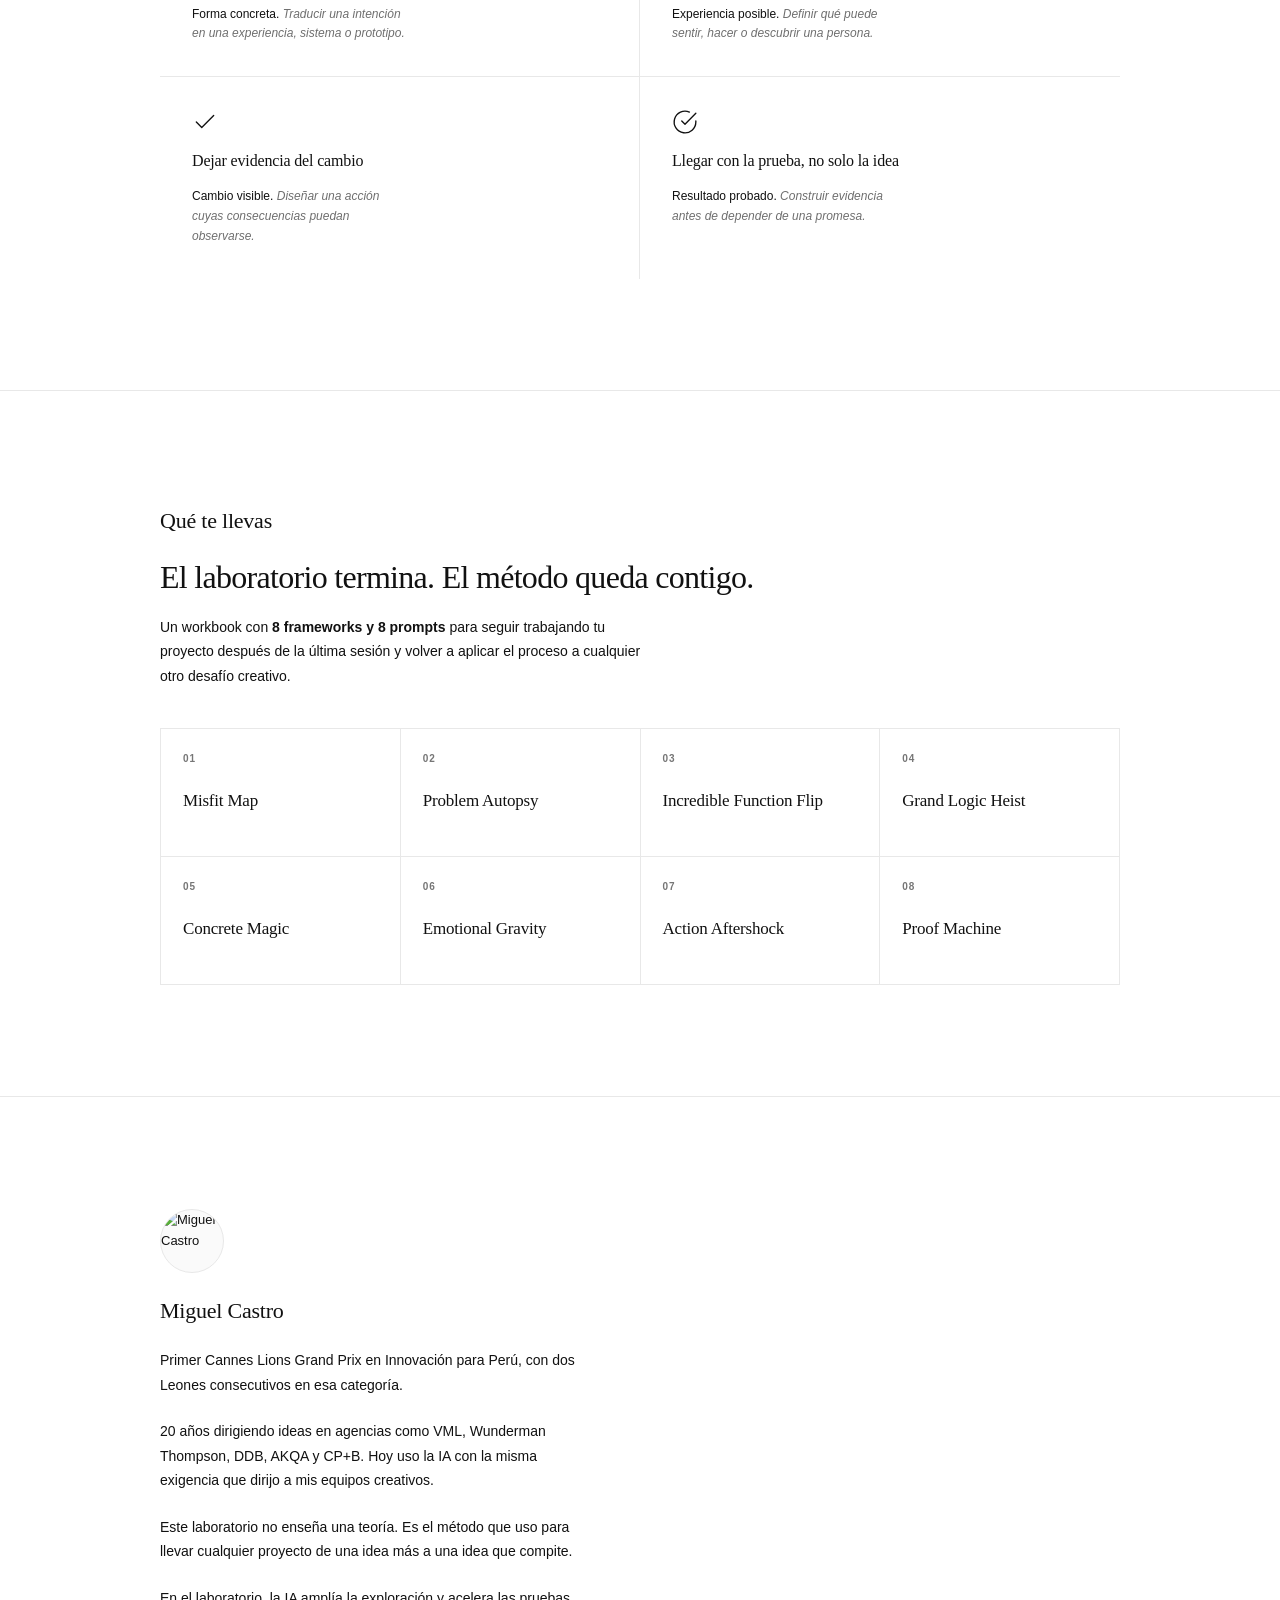
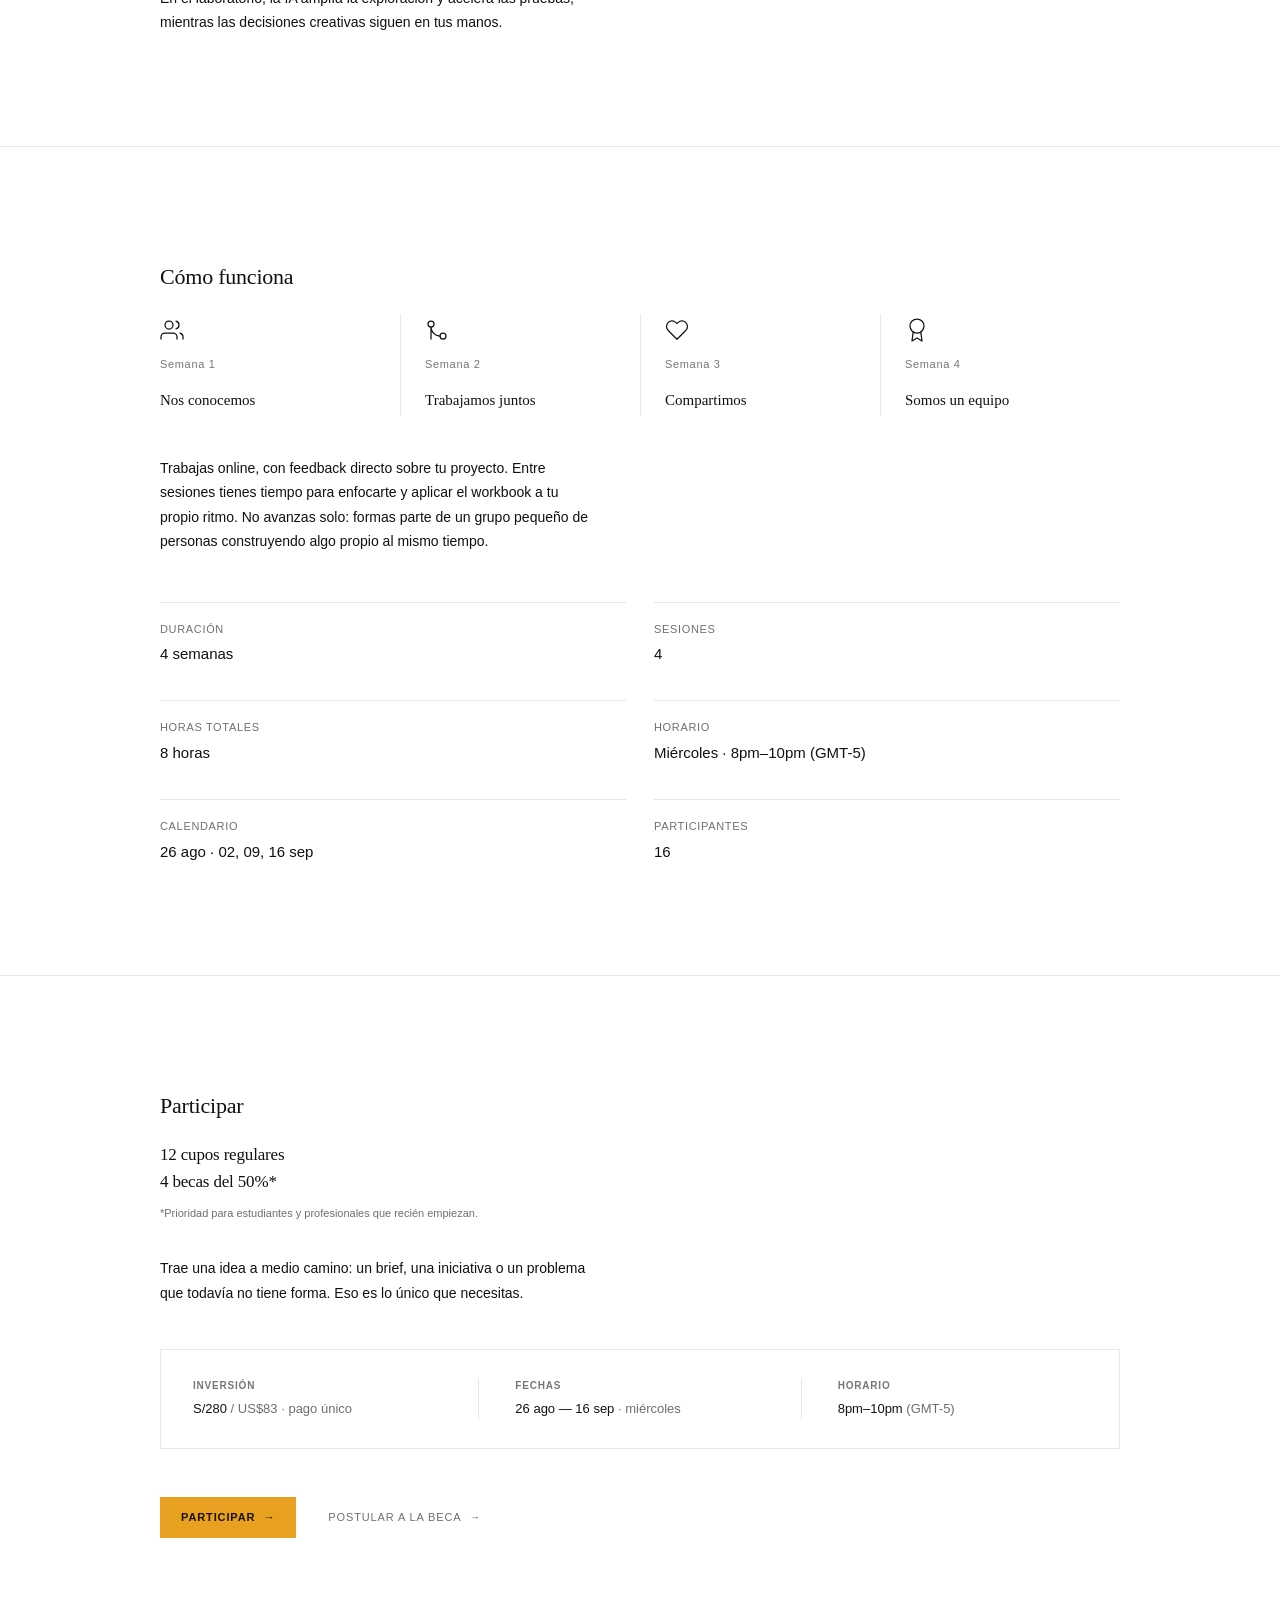
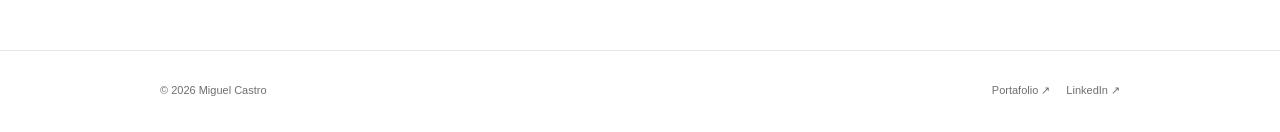
==== commit abfab6a4: "Restore full bio and add AI role" ====
--- a/index.html
+++ b/index.html
@@ -170,8 +170,9 @@
       <h2 class="section-label">Miguel Castro</h2>
       <p class="authority-line">Primer Cannes Lions Grand Prix en Innovación para Perú, con dos Leones consecutivos en esa categoría.</p>
       <div class="prose">
-        <p>20 años dirigiendo ideas en agencias como VML, Wunderman Thompson, DDB, AKQA y CP+B.</p>
-        <p>Durante cuatro semanas pongo ese proceso al servicio de tu proyecto. La IA amplía la exploración y acelera las pruebas; las decisiones creativas siguen en tus manos.</p>
+        <p>20 años dirigiendo ideas en agencias como VML, Wunderman Thompson, DDB, AKQA y CP+B. Hoy uso la IA con la misma exigencia que dirijo a mis equipos creativos.</p>
+        <p>Este laboratorio no enseña una teoría. Es el método que uso para llevar cualquier proyecto de una idea más a una idea que compite.</p>
+        <p>En el laboratorio, la IA amplía la exploración y acelera las pruebas, mientras las decisiones creativas siguen en tus manos.</p>
       </div>
     </section>
 
@@ -267,4 +268,4 @@
   <script src="hotmart.js"></script>
 
 </body>
-</html>
+</html>
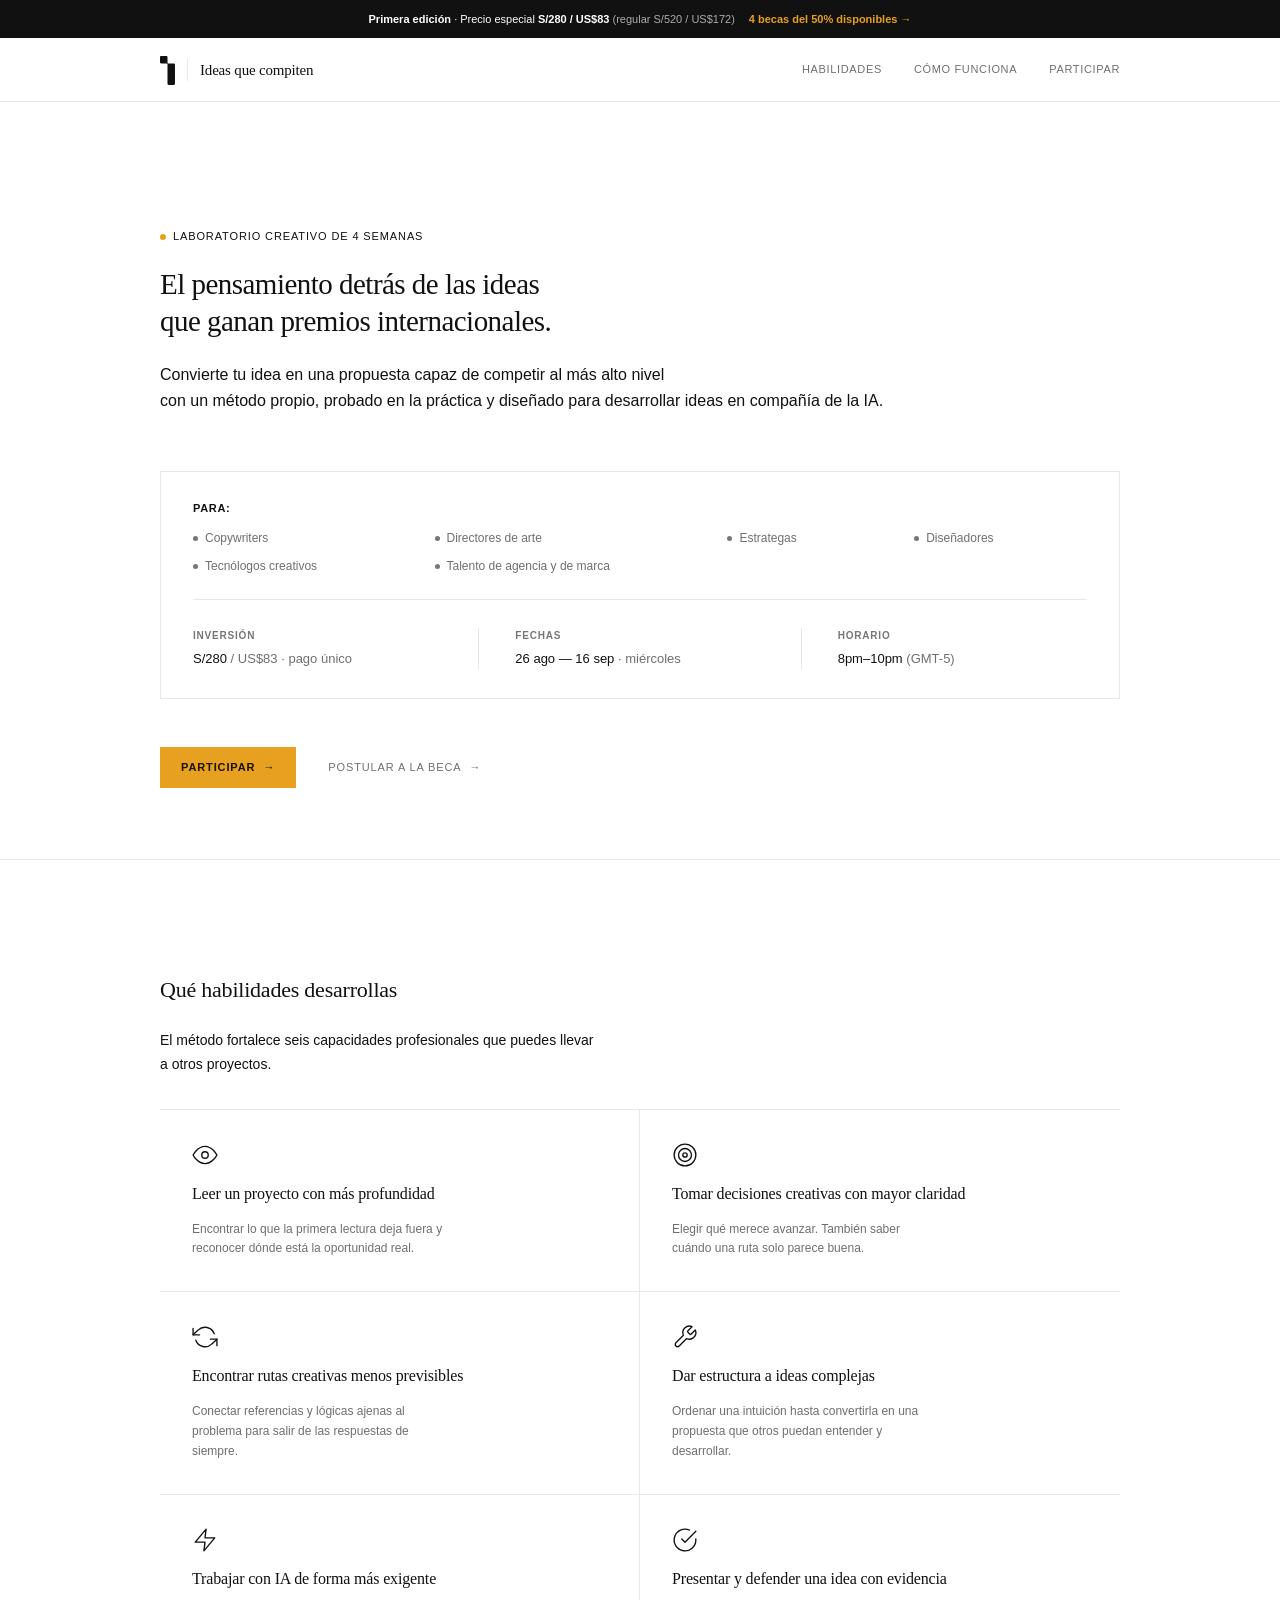
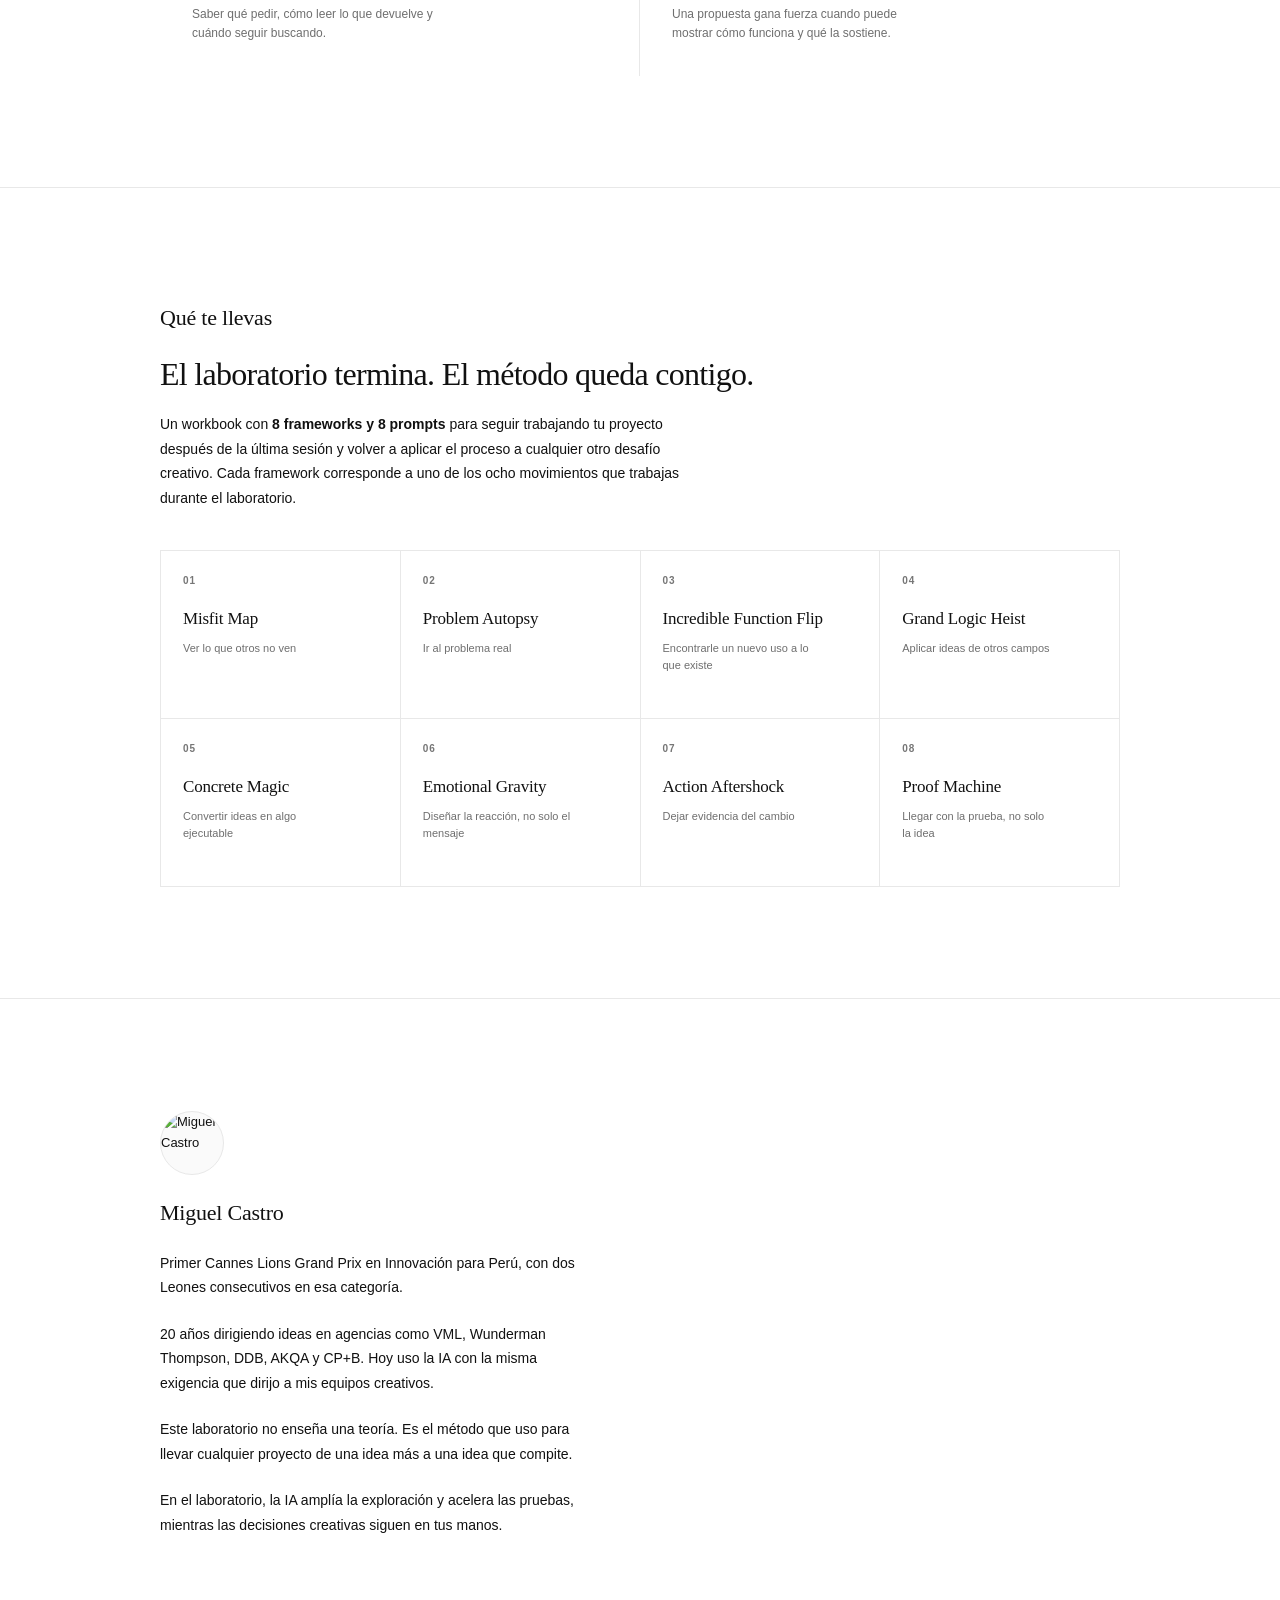
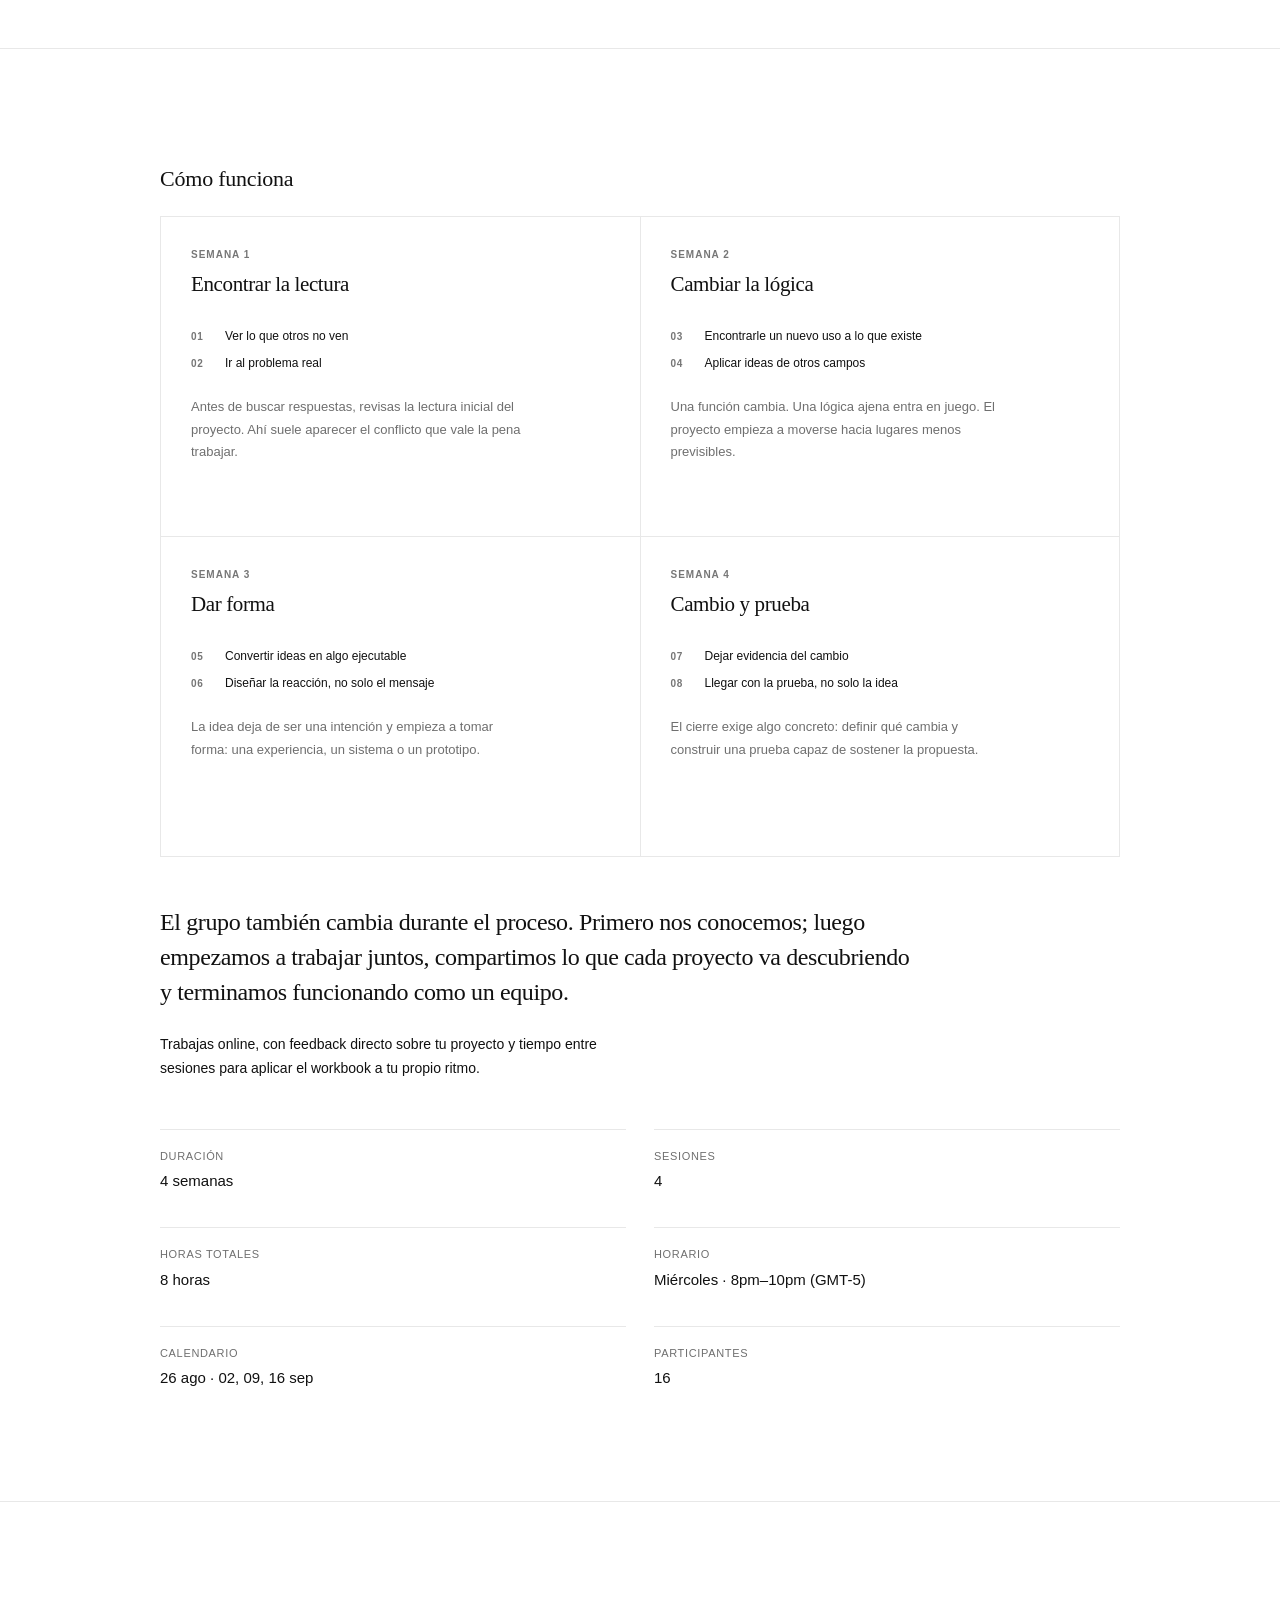
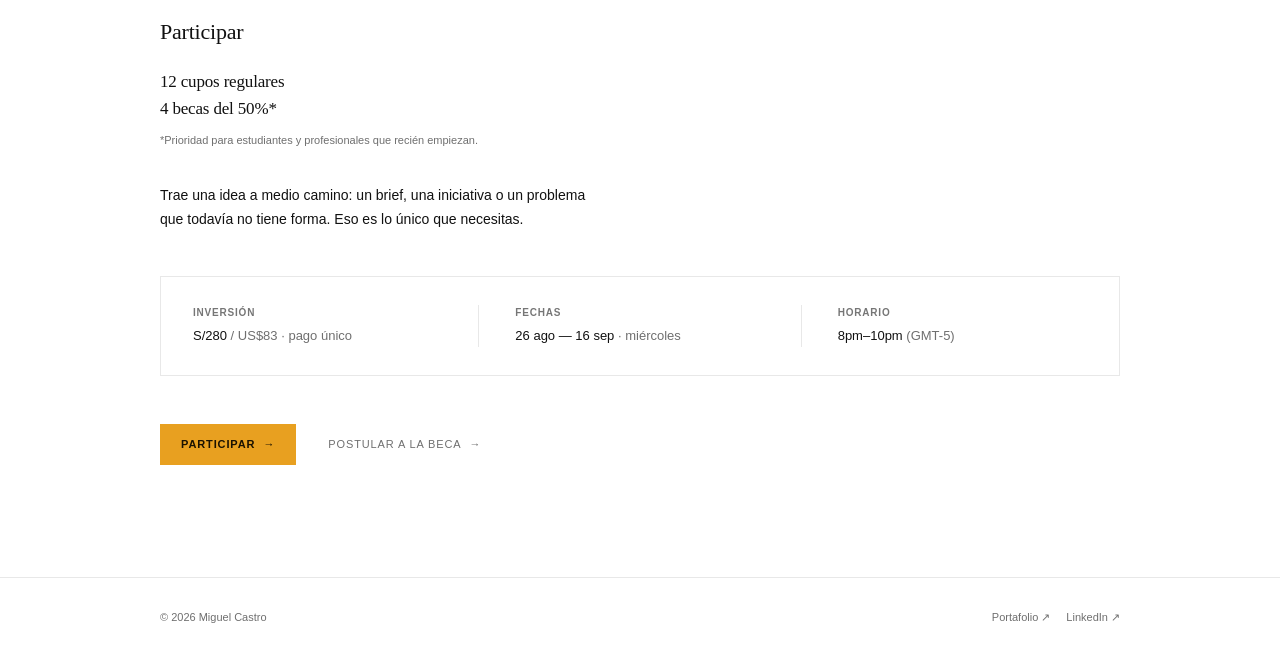
==== commit fe80a69d: "Reframe landing around professional skills and weekly method" ====
--- a/index.html
+++ b/index.html
@@ -3,7 +3,7 @@
 <head>
 <meta charset="UTF-8">
 <meta name="viewport" content="width=device-width, initial-scale=1.0">
-<meta name="description" content="Ideas que compiten: laboratorio creativo para convertir una idea en una propuesta capaz de competir al más alto nivel con un método propio, probado en la práctica y potenciado por IA.">
+<meta name="description" content="Ideas que compiten: laboratorio creativo de 4 semanas con un método propio, probado en la práctica y diseñado para desarrollar ideas en compañía de la IA.">
 <title>Ideas que compiten — Miguel Castro</title>
 <link rel="stylesheet" href="styles-base.css">
 <link rel="stylesheet" href="styles-components.css">
@@ -36,7 +36,7 @@
     <section class="page-hero">
       <span class="gold-chip">Laboratorio creativo de 4 semanas</span>
       <h1 class="hero-tagline"><span class="line">El pensamiento detrás de las ideas</span><span class="line">que ganan premios internacionales.</span></h1>
-      <p class="hero-line-secondary"><span class="line">Convierte tu idea en una propuesta capaz de competir al más alto nivel</span><span class="line">con un método propio, probado en la práctica y potenciado por IA.</span></p>
+      <p class="hero-line-secondary"><span class="line">Convierte tu idea en una propuesta capaz de competir al más alto nivel</span><span class="line">con un método propio, probado en la práctica y diseñado para desarrollar ideas en compañía de la IA.</span></p>
 
       <div class="hero-info-block">
         <div class="audience-line with-divider">
@@ -64,7 +64,7 @@
       </div>
 
       <div class="cta-row">
-        <a id="payment_button_top" href="https://pay.hotmart.com/L106815370Q?checkoutMode=2" class="hotmart-fb hotmart__button-checkout cta-button-gold">Participar <span class="arrow" aria-hidden="true">→</span></a>
+        <a id="payment_button_top" href="#participar" class="hotmart-fb hotmart__button-checkout cta-button-gold">Participar <span class="arrow" aria-hidden="true">→</span></a>
         <a href="postulacion-beca.html" class="cta-link muted">Postular a la beca <span class="arrow" aria-hidden="true">→</span></a>
       </div>
     </section>
@@ -73,94 +73,59 @@
     <section class="block" id="habilidades">
       <h2 class="section-label">Qué habilidades desarrollas</h2>
       <div class="prose skills-intro">
-        <p>No una teoría más sobre creatividad. Un método de 8 movimientos que convierte cualquier proyecto en una idea peso pesado.</p>
+        <p>El método fortalece seis capacidades profesionales que puedes llevar a otros proyectos.</p>
       </div>
 
       <div class="skill-grid">
         <div class="skill-item">
           <div class="skill-icon" aria-hidden="true"><svg viewBox="0 0 24 24"><path d="M1 12s4-8 11-8 11 8 11 8-4 8-11 8-11-8-11-8z"/><circle cx="12" cy="12" r="3"/></svg></div>
-          <div class="skill-title">Ver lo que otros no ven</div>
-          <div class="skill-context"><strong>Detalles ignorados.</strong> Separar la señal capaz de cambiar toda la lectura.</div>
+          <div class="skill-title">Leer un proyecto con más profundidad</div>
+          <div class="skill-context">Encontrar lo que la primera lectura deja fuera y reconocer dónde está la oportunidad real.</div>
         </div>
         <div class="skill-item">
           <div class="skill-icon" aria-hidden="true"><svg viewBox="0 0 24 24"><circle cx="12" cy="12" r="10"/><circle cx="12" cy="12" r="6"/><circle cx="12" cy="12" r="2"/></svg></div>
-          <div class="skill-title">Ir al problema real</div>
-          <div class="skill-context"><strong>Tensión oculta.</strong> Nombrar el conflicto que el brief todavía no explica.</div>
+          <div class="skill-title">Tomar decisiones creativas con mayor claridad</div>
+          <div class="skill-context">Elegir qué merece avanzar. También saber cuándo una ruta solo parece buena.</div>
         </div>
         <div class="skill-item">
           <div class="skill-icon" aria-hidden="true"><svg viewBox="0 0 24 24"><polyline points="1 4 1 10 7 10"/><polyline points="23 20 23 14 17 14"/><path d="M20.49 9A9 9 0 0 0 5.64 5.64L1 10m22 4l-4.64 4.36A9 9 0 0 1 3.51 15"/></svg></div>
-          <div class="skill-title">Encontrarle un nuevo uso a lo que existe</div>
-          <div class="skill-context"><strong>Uso alternativo.</strong> Desplazar la función de algo conocido para abrir una oportunidad nueva.</div>
-        </div>
-        <div class="skill-item">
-          <div class="skill-icon" aria-hidden="true"><svg viewBox="0 0 24 24"><polygon points="12 2 2 7 12 12 22 7 12 2"/><polyline points="2 17 12 22 22 17"/><polyline points="2 12 12 17 22 12"/></svg></div>
-          <div class="skill-title">Aplicar ideas de otros campos</div>
-          <div class="skill-context"><strong>Lógica externa.</strong> Importar una regla de otro campo y adaptarla al proyecto.</div>
+          <div class="skill-title">Encontrar rutas creativas menos previsibles</div>
+          <div class="skill-context">Conectar referencias y lógicas ajenas al problema para salir de las respuestas de siempre.</div>
         </div>
         <div class="skill-item">
           <div class="skill-icon" aria-hidden="true"><svg viewBox="0 0 24 24"><path d="M14.7 6.3a1 1 0 000 1.4l1.6 1.6a1 1 0 001.4 0l3.77-3.77a6 6 0 01-7.94 7.94l-6.91 6.91a2.12 2.12 0 01-3-3l6.91-6.91a6 6 0 017.94-7.94l-3.76 3.76z"/></svg></div>
-          <div class="skill-title">Convertir ideas en algo ejecutable</div>
-          <div class="skill-context"><strong>Forma concreta.</strong> Traducir una intención en una experiencia, sistema o prototipo.</div>
+          <div class="skill-title">Dar estructura a ideas complejas</div>
+          <div class="skill-context">Ordenar una intuición hasta convertirla en una propuesta que otros puedan entender y desarrollar.</div>
         </div>
         <div class="skill-item">
           <div class="skill-icon" aria-hidden="true"><svg viewBox="0 0 24 24"><polygon points="13 2 3 14 12 14 11 22 21 10 12 10 13 2"/></svg></div>
-          <div class="skill-title">Diseñar la reacción, no solo el mensaje</div>
-          <div class="skill-context"><strong>Experiencia posible.</strong> Definir qué puede sentir, hacer o descubrir una persona.</div>
-        </div>
-        <div class="skill-item">
-          <div class="skill-icon" aria-hidden="true"><svg viewBox="0 0 24 24"><polyline points="20 6 9 17 4 12"/></svg></div>
-          <div class="skill-title">Dejar evidencia del cambio</div>
-          <div class="skill-context"><strong>Cambio visible.</strong> Diseñar una acción cuyas consecuencias puedan observarse.</div>
+          <div class="skill-title">Trabajar con IA de forma más exigente</div>
+          <div class="skill-context">Saber qué pedir, cómo leer lo que devuelve y cuándo seguir buscando.</div>
         </div>
         <div class="skill-item">
           <div class="skill-icon" aria-hidden="true"><svg viewBox="0 0 24 24"><path d="M22 11.08V12a10 10 0 1 1-5.93-9.14"/><polyline points="22 4 12 14.01 9 11.01"/></svg></div>
-          <div class="skill-title">Llegar con la prueba, no solo la idea</div>
-          <div class="skill-context"><strong>Resultado probado.</strong> Construir evidencia antes de depender de una promesa.</div>
-        </div>
-      </div>
-
-    </section>
-
+          <div class="skill-title">Presentar y defender una idea con evidencia</div>
+          <div class="skill-context">Una propuesta gana fuerza cuando puede mostrar cómo funciona y qué la sostiene.</div>
+        </div>
+      </div>
+
+    </section>
 
     <!-- ==================== Workbook ==================== -->
     <section class="block" id="workbook">
       <h2 class="section-label">Qué te llevas</h2>
       <p class="workbook-statement">El laboratorio termina. El método queda contigo.</p>
-      <p class="workbook-description">Un workbook con <strong>8 frameworks y 8 prompts</strong> para seguir trabajando tu proyecto después de la última sesión y volver a aplicar el proceso a cualquier otro desafío creativo.</p>
+      <p class="workbook-description">Un workbook con <strong>8 frameworks y 8 prompts</strong> para seguir trabajando tu proyecto después de la última sesión y volver a aplicar el proceso a cualquier otro desafío creativo. Cada framework corresponde a uno de los ocho movimientos que trabajas durante el laboratorio.</p>
 
       <div class="framework-grid" aria-label="Los 8 frameworks incluidos en el workbook">
-        <article class="framework-item">
-          <span class="framework-number">01</span>
-          <h3 class="framework-name">Misfit Map</h3>
-        </article>
-        <article class="framework-item">
-          <span class="framework-number">02</span>
-          <h3 class="framework-name">Problem Autopsy</h3>
-        </article>
-        <article class="framework-item">
-          <span class="framework-number">03</span>
-          <h3 class="framework-name">Incredible Function Flip</h3>
-        </article>
-        <article class="framework-item">
-          <span class="framework-number">04</span>
-          <h3 class="framework-name">Grand Logic Heist</h3>
-        </article>
-        <article class="framework-item">
-          <span class="framework-number">05</span>
-          <h3 class="framework-name">Concrete Magic</h3>
-        </article>
-        <article class="framework-item">
-          <span class="framework-number">06</span>
-          <h3 class="framework-name">Emotional Gravity</h3>
-        </article>
-        <article class="framework-item">
-          <span class="framework-number">07</span>
-          <h3 class="framework-name">Action Aftershock</h3>
-        </article>
-        <article class="framework-item">
-          <span class="framework-number">08</span>
-          <h3 class="framework-name">Proof Machine</h3>
-        </article>
+        <article class="framework-item"><span class="framework-number">01</span><h3 class="framework-name">Misfit Map</h3><p class="framework-movement">Ver lo que otros no ven</p></article>
+        <article class="framework-item"><span class="framework-number">02</span><h3 class="framework-name">Problem Autopsy</h3><p class="framework-movement">Ir al problema real</p></article>
+        <article class="framework-item"><span class="framework-number">03</span><h3 class="framework-name">Incredible Function Flip</h3><p class="framework-movement">Encontrarle un nuevo uso a lo que existe</p></article>
+        <article class="framework-item"><span class="framework-number">04</span><h3 class="framework-name">Grand Logic Heist</h3><p class="framework-movement">Aplicar ideas de otros campos</p></article>
+        <article class="framework-item"><span class="framework-number">05</span><h3 class="framework-name">Concrete Magic</h3><p class="framework-movement">Convertir ideas en algo ejecutable</p></article>
+        <article class="framework-item"><span class="framework-number">06</span><h3 class="framework-name">Emotional Gravity</h3><p class="framework-movement">Diseñar la reacción, no solo el mensaje</p></article>
+        <article class="framework-item"><span class="framework-number">07</span><h3 class="framework-name">Action Aftershock</h3><p class="framework-movement">Dejar evidencia del cambio</p></article>
+        <article class="framework-item"><span class="framework-number">08</span><h3 class="framework-name">Proof Machine</h3><p class="framework-movement">Llegar con la prueba, no solo la idea</p></article>
       </div>
     </section>
 
@@ -179,31 +144,33 @@
     <!-- ==================== Cómo funciona ==================== -->
     <section class="block how-it-works" id="como-funciona">
       <h2 class="section-label">Cómo funciona</h2>
-      <div class="arc-grid">
-        <div class="arc-item">
-          <div class="arc-icon" aria-hidden="true"><svg viewBox="0 0 24 24"><path d="M17 21v-2a4 4 0 0 0-4-4H5a4 4 0 0 0-4 4v2"/><circle cx="9" cy="7" r="4"/><path d="M23 21v-2a4 4 0 0 0-3-3.87"/><path d="M16 3.13a4 4 0 0 1 0 7.75"/></svg></div>
-          <span class="arc-number">Semana 1</span>
-          <span class="arc-title">Nos conocemos</span>
-        </div>
-        <div class="arc-item">
-          <div class="arc-icon" aria-hidden="true"><svg viewBox="0 0 24 24"><circle cx="18" cy="18" r="3"/><circle cx="6" cy="6" r="3"/><path d="M6 21V9a9 9 0 0 0 9 9"/></svg></div>
-          <span class="arc-number">Semana 2</span>
-          <span class="arc-title">Trabajamos juntos</span>
-        </div>
-        <div class="arc-item">
-          <div class="arc-icon" aria-hidden="true"><svg viewBox="0 0 24 24"><path d="M20.84 4.61a5.5 5.5 0 0 0-7.78 0L12 5.67l-1.06-1.06a5.5 5.5 0 0 0-7.78 7.78l1.06 1.06L12 21.23l7.78-7.78 1.06-1.06a5.5 5.5 0 0 0 0-7.78z"/></svg></div>
-          <span class="arc-number">Semana 3</span>
-          <span class="arc-title">Compartimos</span>
-        </div>
-        <div class="arc-item">
-          <div class="arc-icon" aria-hidden="true"><svg viewBox="0 0 24 24"><circle cx="12" cy="8" r="7"/><polyline points="8.21 13.89 7 23 12 20 17 23 15.79 13.88"/></svg></div>
-          <span class="arc-number">Semana 4</span>
-          <span class="arc-title">Somos un equipo</span>
-        </div>
-      </div>
-
-      <div class="prose">
-        <p>Trabajas online, con feedback directo sobre tu proyecto. Entre sesiones tienes tiempo para enfocarte y aplicar el workbook a tu propio ritmo. No avanzas solo: formas parte de un grupo pequeño de personas construyendo algo propio al mismo tiempo.</p>
+
+      <div class="program-grid">
+        <article class="program-item">
+          <span class="program-week">Semana 1</span><h3 class="program-title">Encontrar la lectura</h3>
+          <div class="program-movements"><p><span>01</span> Ver lo que otros no ven</p><p><span>02</span> Ir al problema real</p></div>
+          <p class="program-description">Antes de buscar respuestas, revisas la lectura inicial del proyecto. Ahí suele aparecer el conflicto que vale la pena trabajar.</p>
+        </article>
+        <article class="program-item">
+          <span class="program-week">Semana 2</span><h3 class="program-title">Cambiar la lógica</h3>
+          <div class="program-movements"><p><span>03</span> Encontrarle un nuevo uso a lo que existe</p><p><span>04</span> Aplicar ideas de otros campos</p></div>
+          <p class="program-description">Una función cambia. Una lógica ajena entra en juego. El proyecto empieza a moverse hacia lugares menos previsibles.</p>
+        </article>
+        <article class="program-item">
+          <span class="program-week">Semana 3</span><h3 class="program-title">Dar forma</h3>
+          <div class="program-movements"><p><span>05</span> Convertir ideas en algo ejecutable</p><p><span>06</span> Diseñar la reacción, no solo el mensaje</p></div>
+          <p class="program-description">La idea deja de ser una intención y empieza a tomar forma: una experiencia, un sistema o un prototipo.</p>
+        </article>
+        <article class="program-item">
+          <span class="program-week">Semana 4</span><h3 class="program-title">Cambio y prueba</h3>
+          <div class="program-movements"><p><span>07</span> Dejar evidencia del cambio</p><p><span>08</span> Llegar con la prueba, no solo la idea</p></div>
+          <p class="program-description">El cierre exige algo concreto: definir qué cambia y construir una prueba capaz de sostener la propuesta.</p>
+        </article>
+      </div>
+
+      <div class="prose program-experience">
+        <p>El grupo también cambia durante el proceso. Primero nos conocemos; luego empezamos a trabajar juntos, compartimos lo que cada proyecto va descubriendo y terminamos funcionando como un equipo.</p>
+        <p>Trabajas online, con feedback directo sobre tu proyecto y tiempo entre sesiones para aplicar el workbook a tu propio ritmo.</p>
       </div>
 
       <div class="data-grid">
@@ -219,53 +186,24 @@
     <!-- ==================== Participar ==================== -->
     <section class="block" id="participar">
       <h2 class="section-label">Participar</h2>
-      <div class="availability-block">
-        <span class="availability-line">12 cupos regulares</span>
-        <span class="availability-line">4 becas del 50%*</span>
-        <span class="availability-note">*Prioridad para estudiantes y profesionales que recién empiezan.</span>
-      </div>
-      <div class="prose">
-        <p>Trae una idea a medio camino: un brief, una iniciativa o un problema que todavía no tiene forma. Eso es lo único que necesitas.</p>
-      </div>
-
-      <div class="hero-info-block">
-        <div class="meta-bar">
-          <div class="meta-unit">
-            <span class="meta-label">Inversión</span>
-            <span class="meta-value">S/280 <span class="meta-note">/ US$83 · pago único</span></span>
-          </div>
-          <div class="meta-divider"></div>
-          <div class="meta-unit">
-            <span class="meta-label">Fechas</span>
-            <span class="meta-value">26 ago — 16 sep <span class="meta-note">· miércoles</span></span>
-          </div>
-          <div class="meta-divider"></div>
-          <div class="meta-unit">
-            <span class="meta-label">Horario</span>
-            <span class="meta-value">8pm–10pm <span class="meta-note">(GMT-5)</span></span>
-          </div>
-        </div>
-      </div>
-
-      <div class="cta-row">
-        <a id="payment_button_bottom" href="https://pay.hotmart.com/L106815370Q?checkoutMode=2" class="hotmart-fb hotmart__button-checkout cta-button-gold">Participar <span class="arrow" aria-hidden="true">→</span></a>
-        <a href="postulacion-beca.html" class="cta-link muted">Postular a la beca <span class="arrow" aria-hidden="true">→</span></a>
-      </div>
+      <div class="availability-block"><span class="availability-line">12 cupos regulares</span><span class="availability-line">4 becas del 50%*</span><span class="availability-note">*Prioridad para estudiantes y profesionales que recién empiezan.</span></div>
+      <div class="prose"><p>Trae una idea a medio camino: un brief, una iniciativa o un problema que todavía no tiene forma. Eso es lo único que necesitas.</p></div>
+
+      <div class="hero-info-block"><div class="meta-bar">
+        <div class="meta-unit"><span class="meta-label">Inversión</span><span class="meta-value">S/280 <span class="meta-note">/ US$83 · pago único</span></span></div><div class="meta-divider"></div>
+        <div class="meta-unit"><span class="meta-label">Fechas</span><span class="meta-value">26 ago — 16 sep <span class="meta-note">· miércoles</span></span></div><div class="meta-divider"></div>
+        <div class="meta-unit"><span class="meta-label">Horario</span><span class="meta-value">8pm–10pm <span class="meta-note">(GMT-5)</span></span></div>
+      </div></div>
+
+      <div class="cta-row"><a id="payment_button_bottom" href="#participar" class="hotmart-fb hotmart__button-checkout cta-button-gold">Participar <span class="arrow" aria-hidden="true">→</span></a><a href="postulacion-beca.html" class="cta-link muted">Postular a la beca <span class="arrow" aria-hidden="true">→</span></a></div>
     </section>
 
     </main>
 
-    <!-- ==================== Footer ==================== -->
-    <footer class="site-footer">
-      <span>© 2026 Miguel Castro</span>
-      <div class="footer-links">
-        <a href="https://global.miguelcastro.works/">Portafolio ↗</a>
-        <a href="https://www.linkedin.com/in/miguelcastroe/">LinkedIn ↗</a>
-      </div>
-    </footer>
+    <footer class="site-footer"><span>© 2026 Miguel Castro</span><div class="footer-links"><a href="https://global.miguelcastro.works/">Portafolio ↗</a><a href="https://www.linkedin.com/in/miguelcastroe/">LinkedIn ↗</a></div></footer>
 
   </div>
   <script src="hotmart.js"></script>
 
 </body>
-</html>+</html>
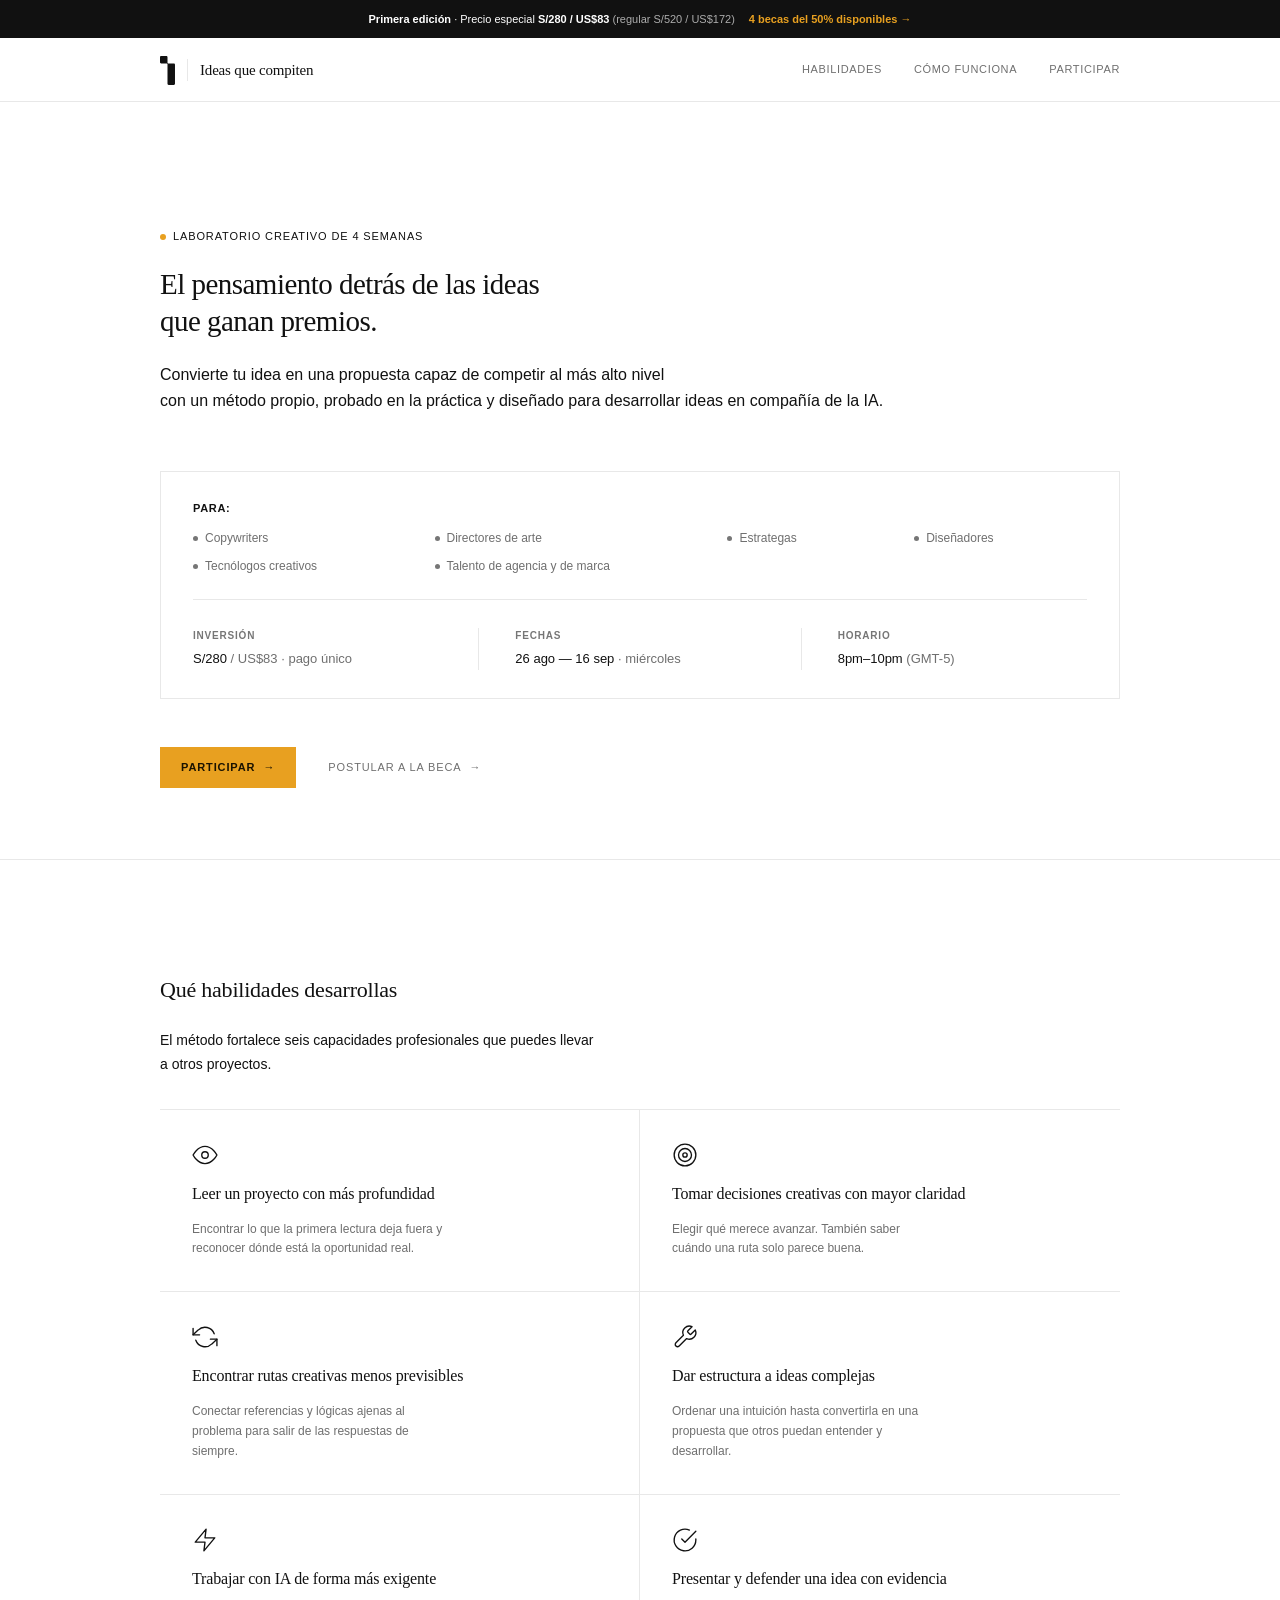
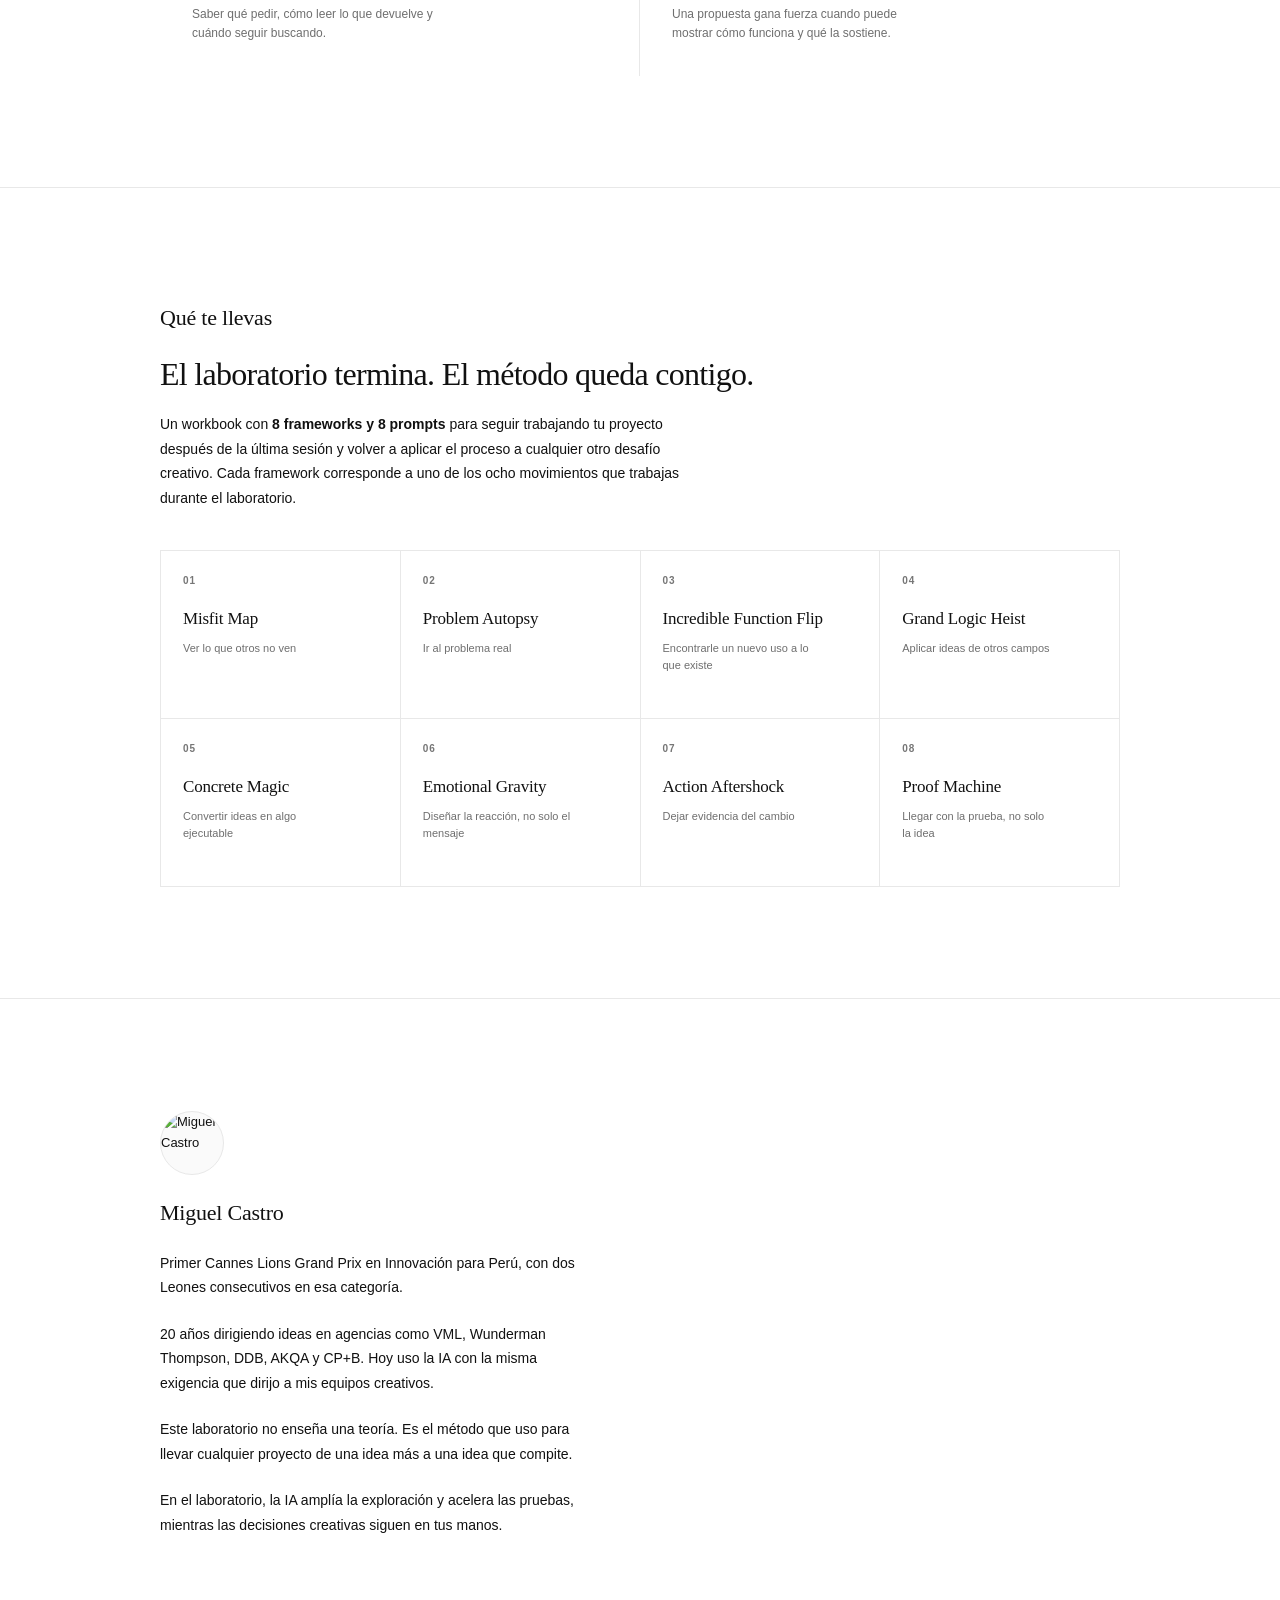
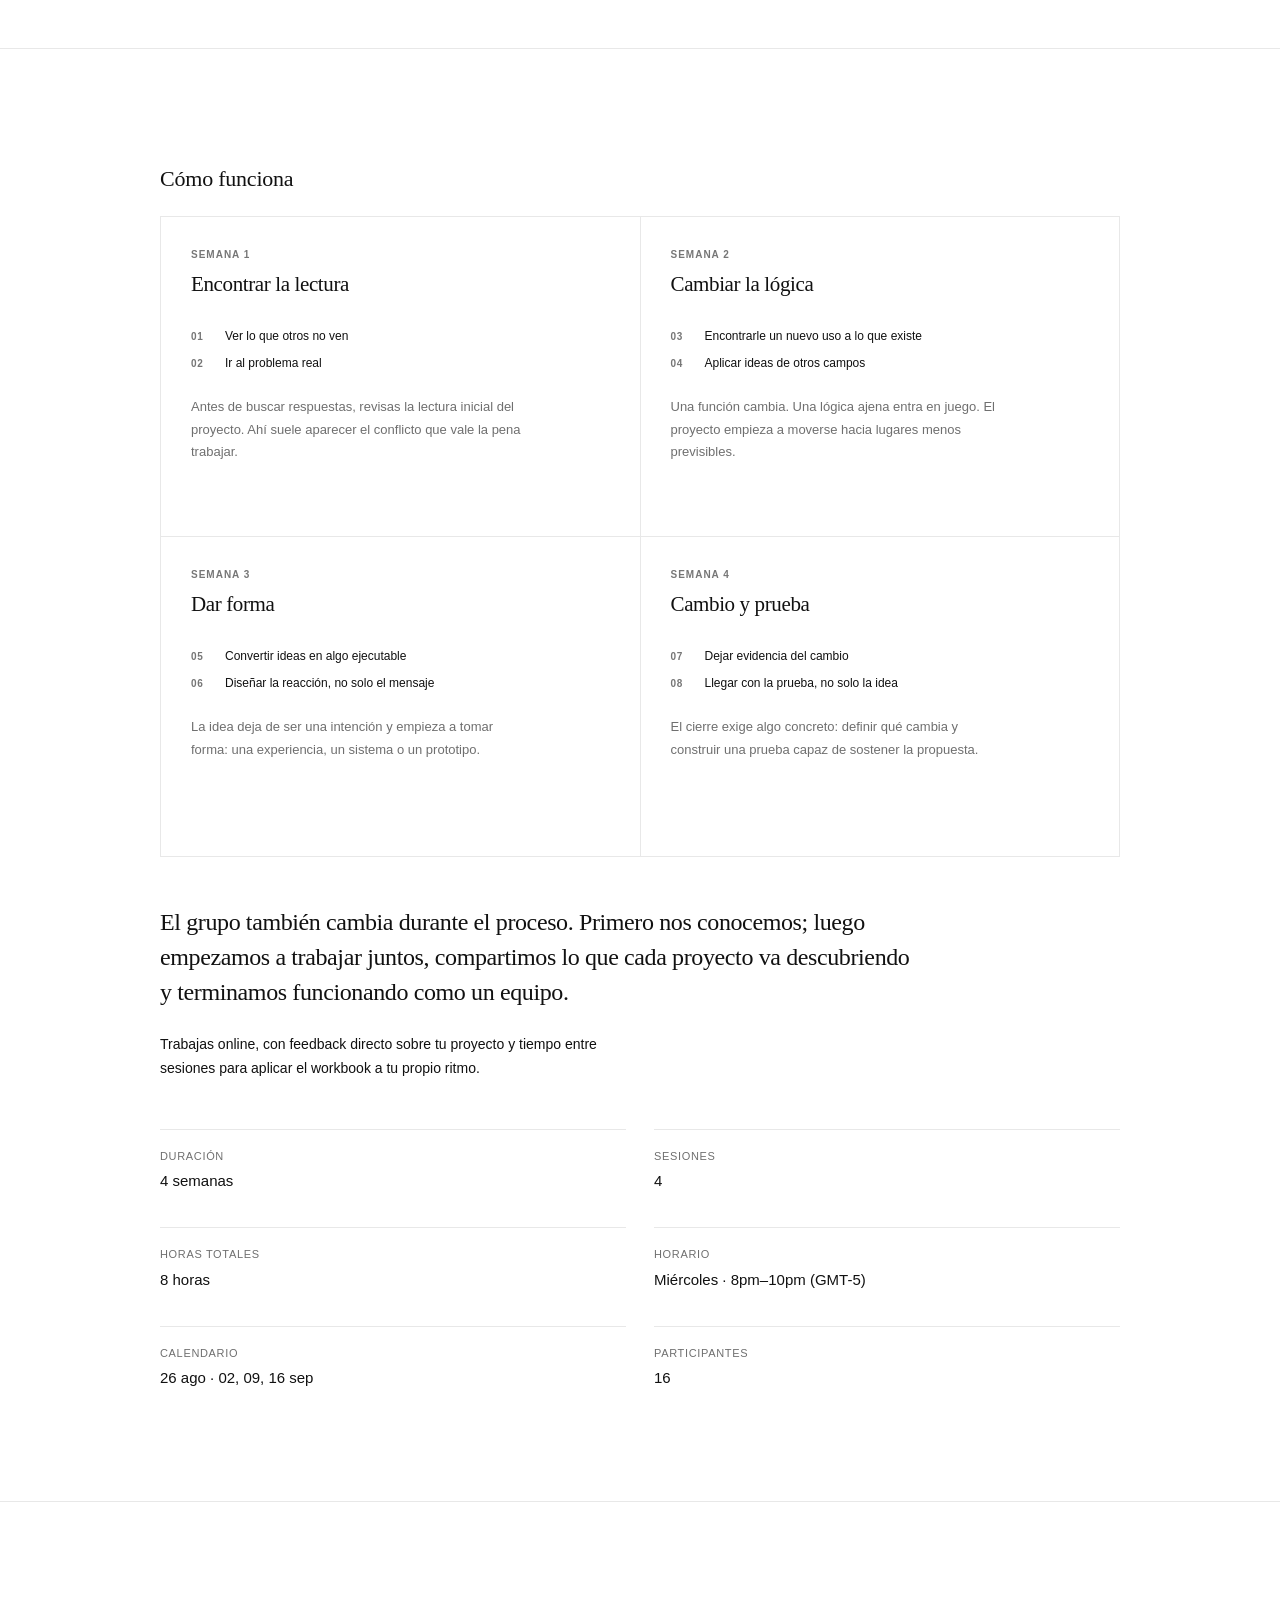
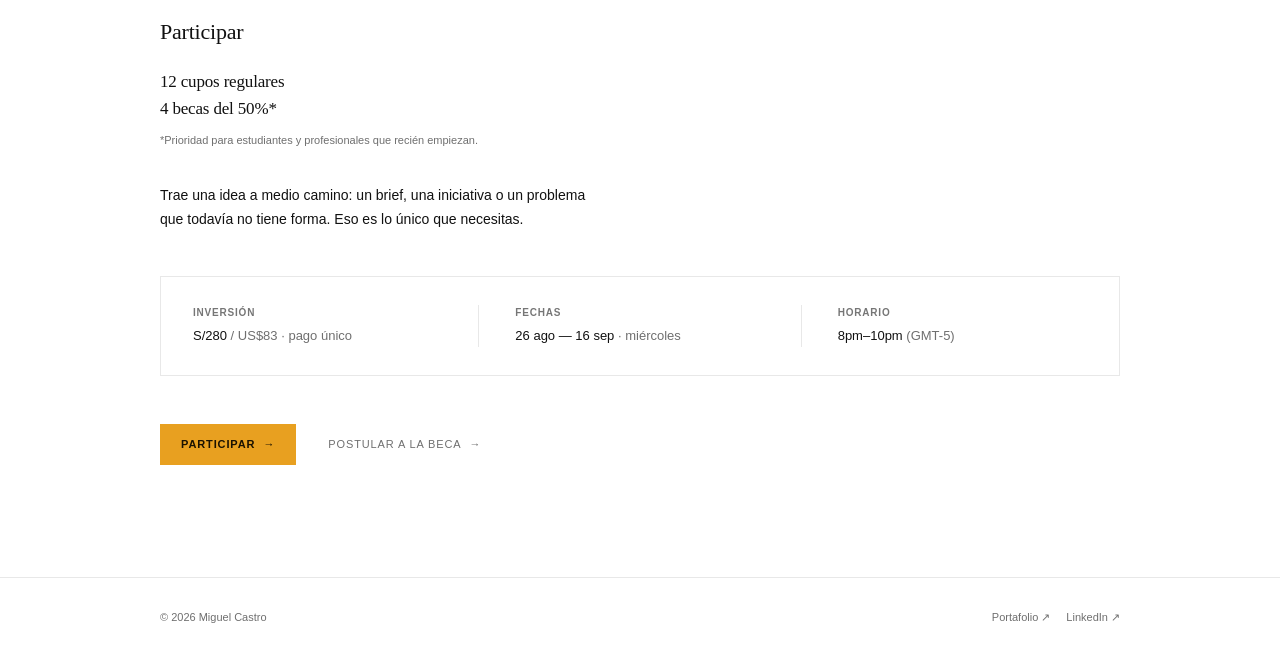
==== commit 14025604: "Shorten hero headline" ====
--- a/index.html
+++ b/index.html
@@ -35,7 +35,7 @@
     <!-- ==================== Hero ==================== -->
     <section class="page-hero">
       <span class="gold-chip">Laboratorio creativo de 4 semanas</span>
-      <h1 class="hero-tagline"><span class="line">El pensamiento detrás de las ideas</span><span class="line">que ganan premios internacionales.</span></h1>
+      <h1 class="hero-tagline"><span class="line">El pensamiento detrás de las ideas</span><span class="line">que ganan premios.</span></h1>
       <p class="hero-line-secondary"><span class="line">Convierte tu idea en una propuesta capaz de competir al más alto nivel</span><span class="line">con un método propio, probado en la práctica y diseñado para desarrollar ideas en compañía de la IA.</span></p>
 
       <div class="hero-info-block">
@@ -206,4 +206,4 @@
   <script src="hotmart.js"></script>
 
 </body>
-</html>
+</html>
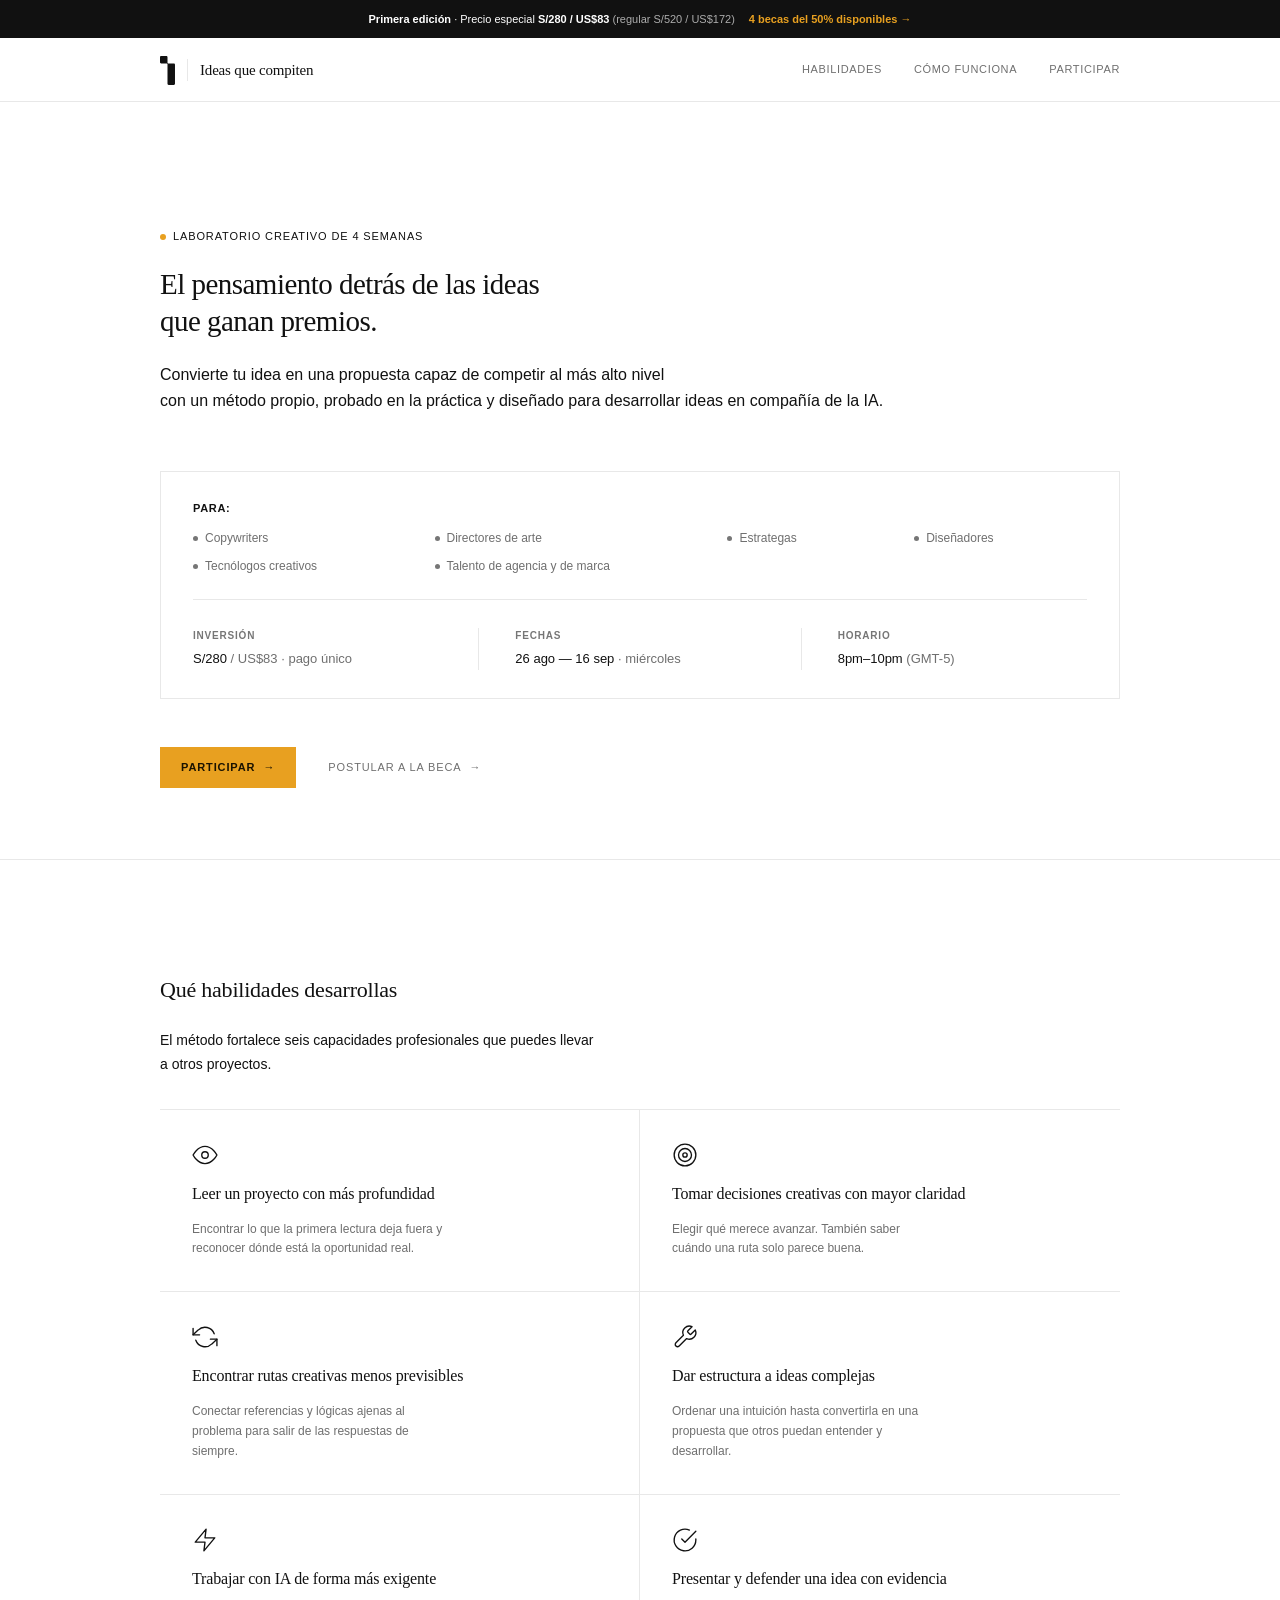
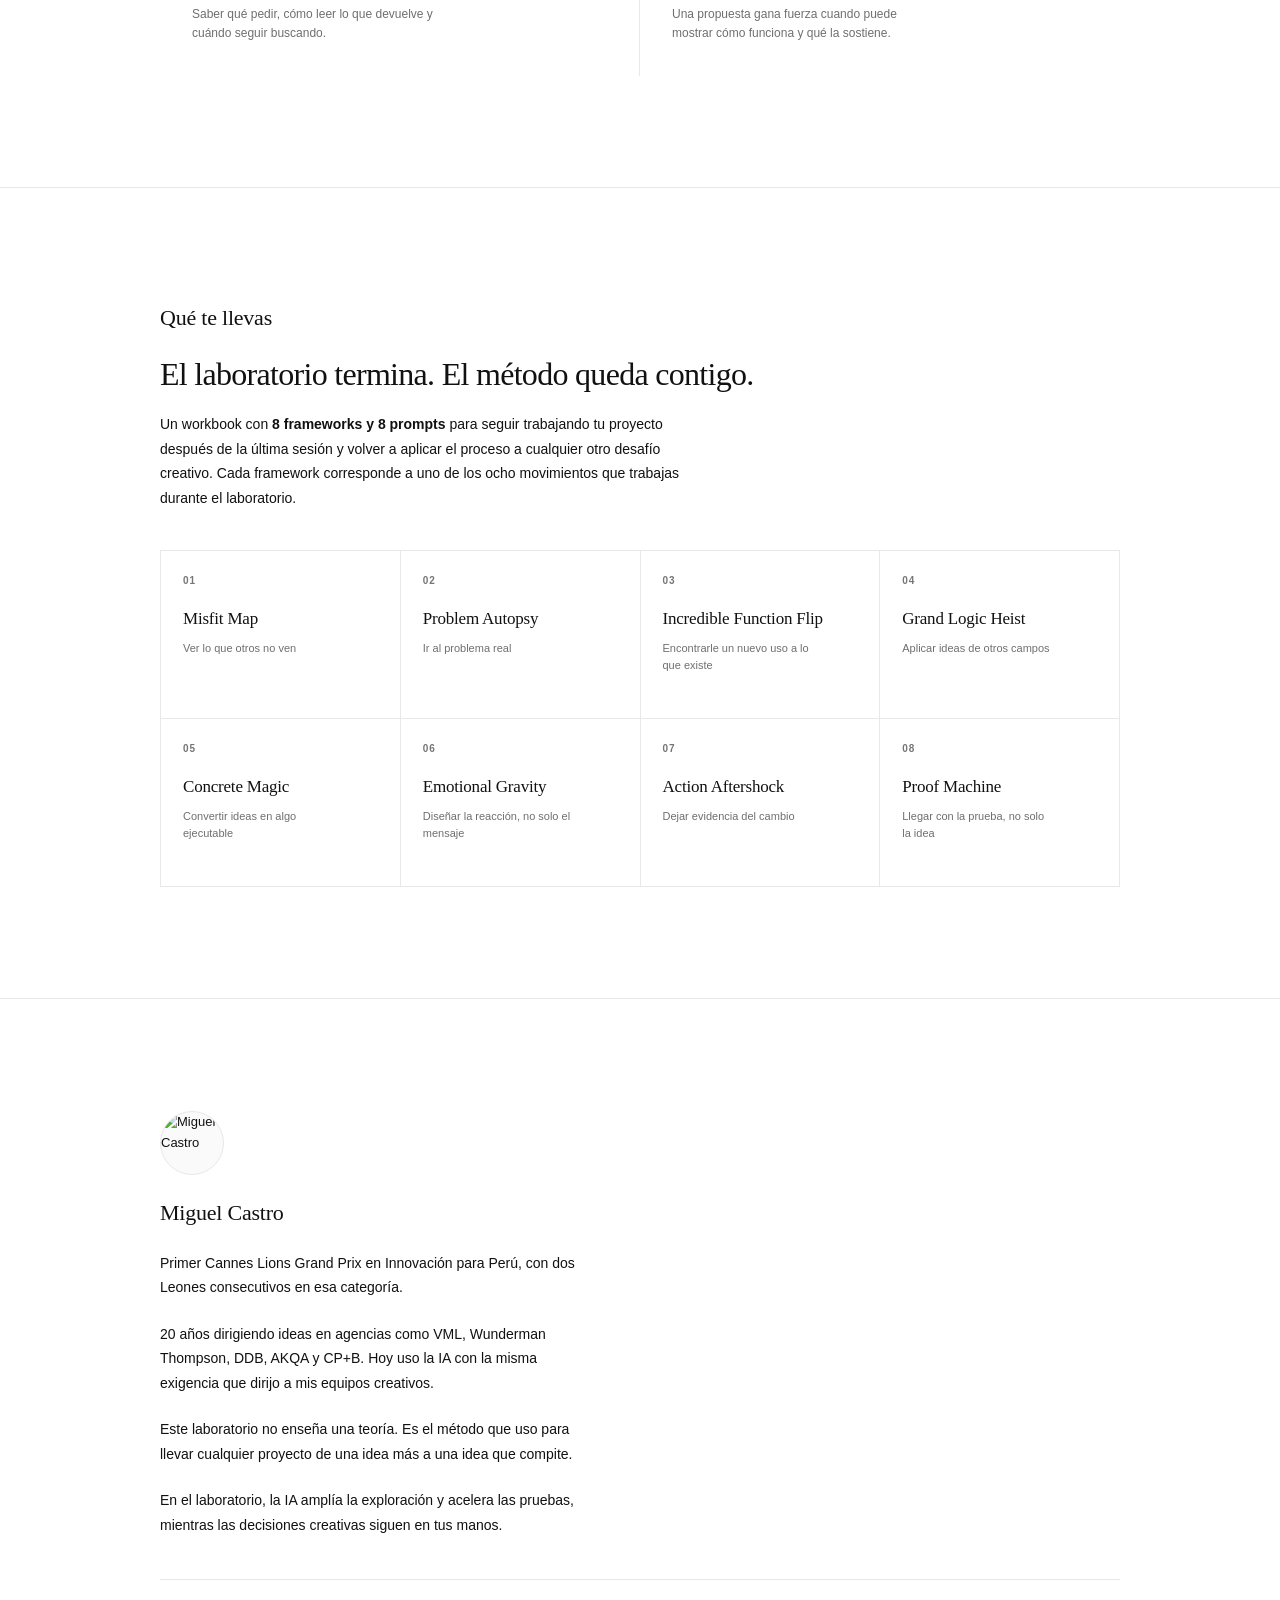
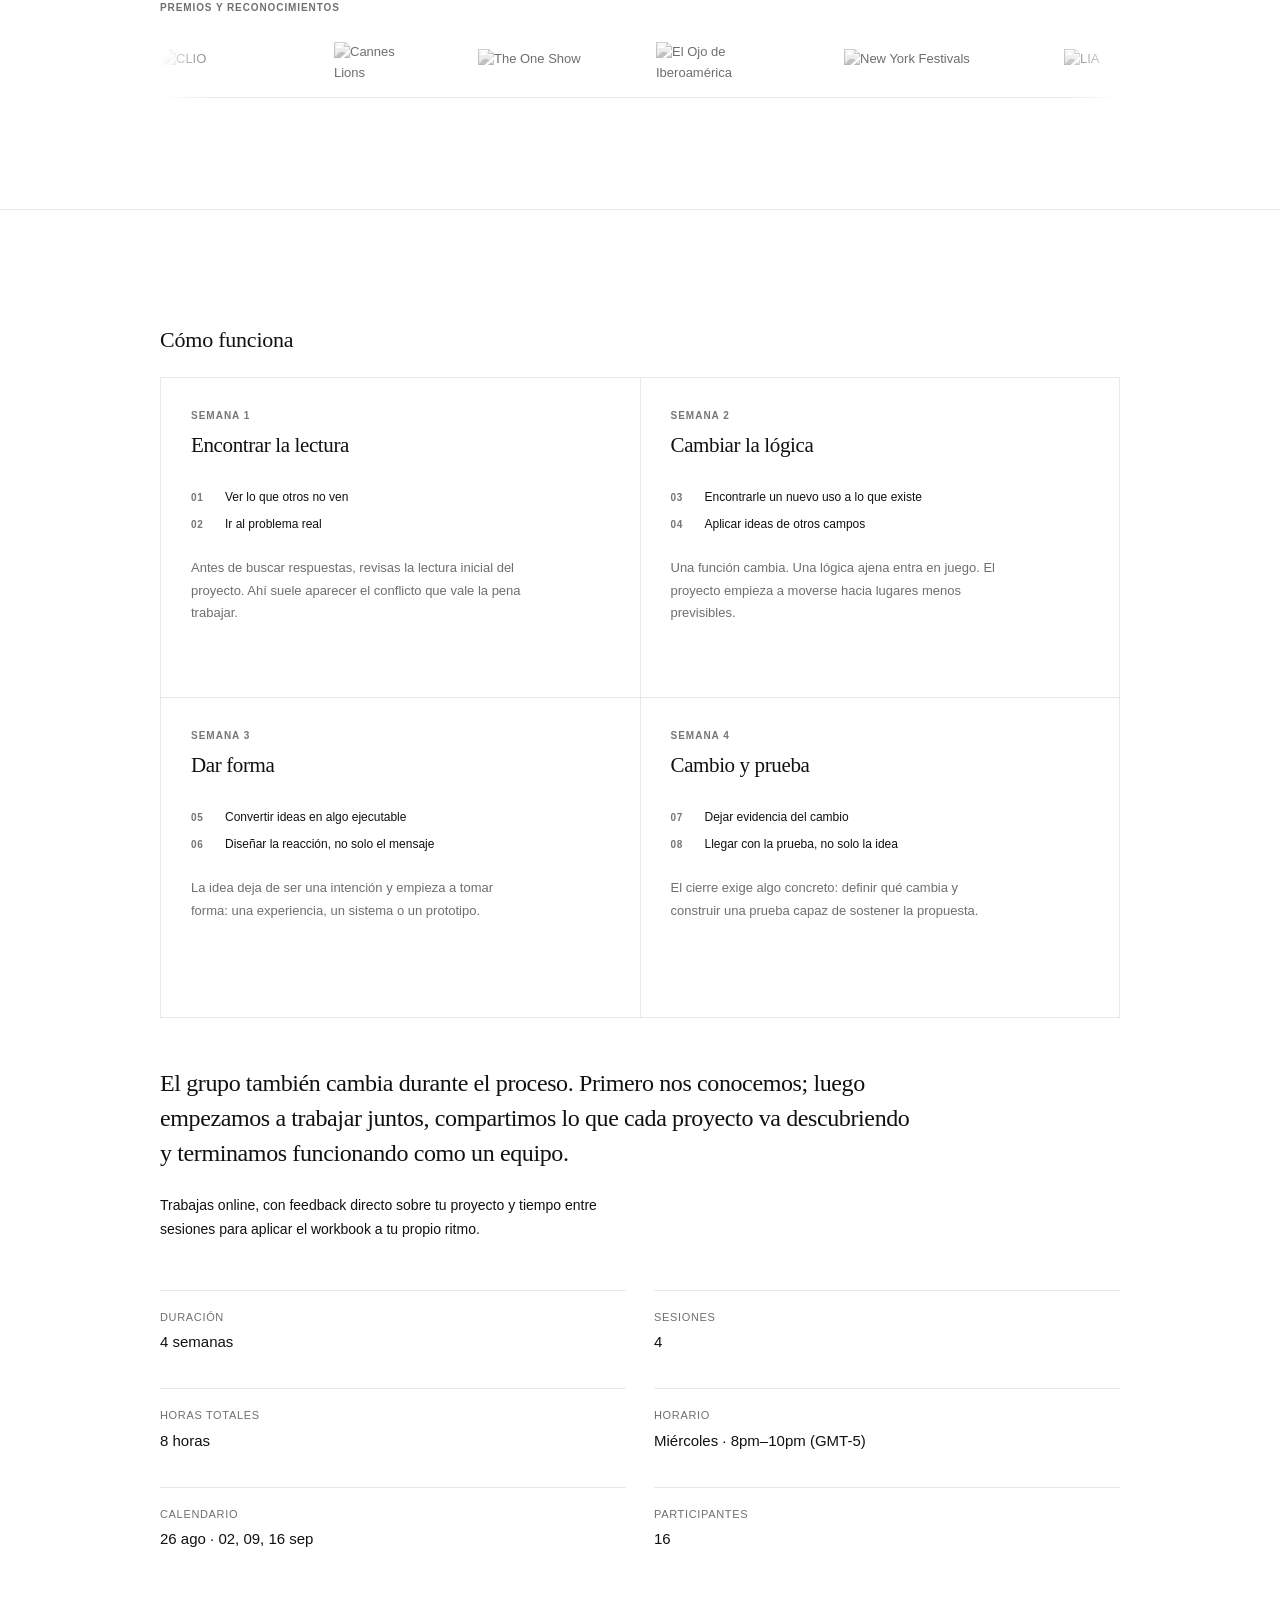
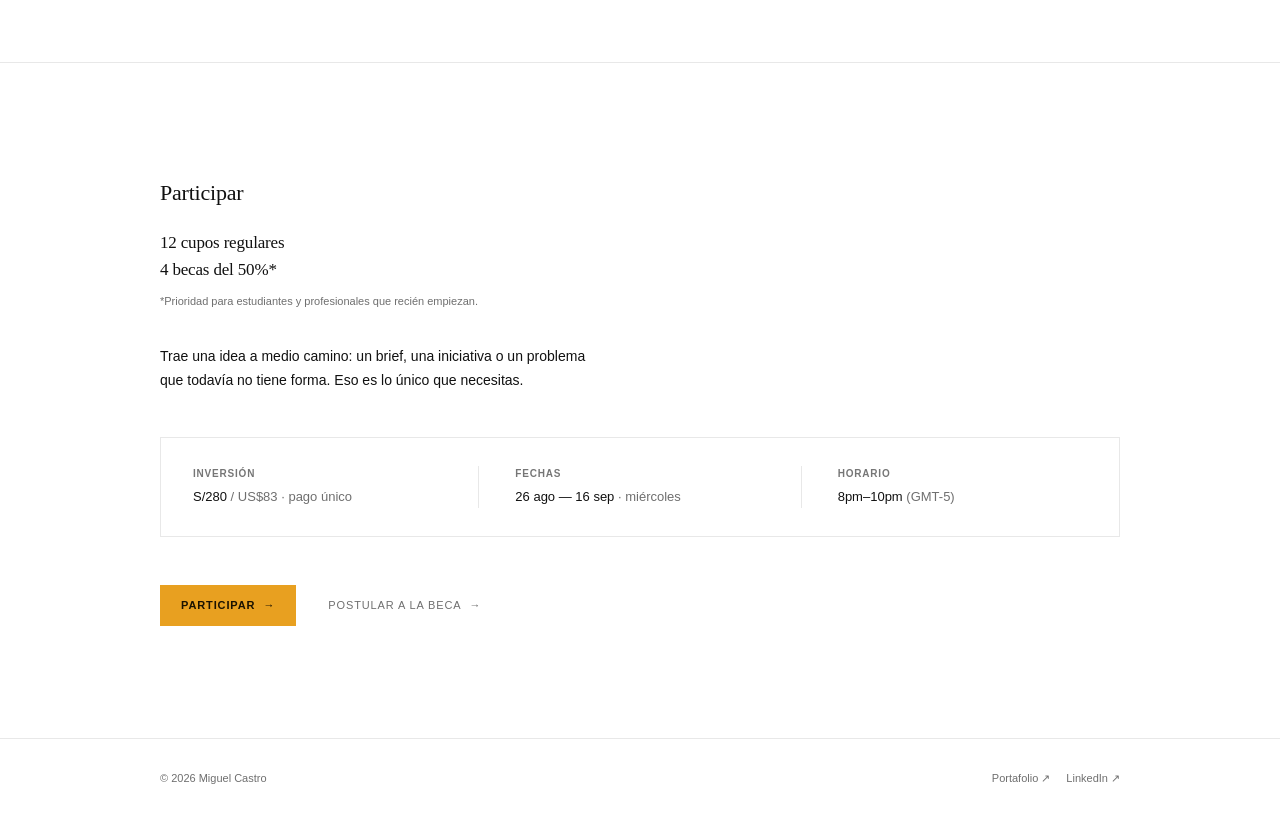
==== commit 9d12dc5f: "Render awards carousel directly in landing" ====
--- a/index.html
+++ b/index.html
@@ -3,10 +3,31 @@
 <head>
 <meta charset="UTF-8">
 <meta name="viewport" content="width=device-width, initial-scale=1.0">
-<meta name="description" content="Ideas que compiten: laboratorio creativo de 4 semanas con un método propio, probado en la práctica y diseñado para desarrollar ideas en compañía de la IA.">
+<meta name="description" content="Laboratorio creativo de 4 semanas para desarrollar una idea capaz de competir, con un método propio diseñado para trabajar en compañía de la IA.">
+<link rel="canonical" href="https://miguelcastroe.github.io/ideasquecompiten/">
+
+<meta property="og:type" content="website">
+<meta property="og:locale" content="es_PE">
+<meta property="og:site_name" content="Ideas que compiten">
+<meta property="og:url" content="https://miguelcastroe.github.io/ideasquecompiten/">
+<meta property="og:title" content="El pensamiento detrás de las ideas que ganan premios.">
+<meta property="og:description" content="Laboratorio creativo de 4 semanas para desarrollar una idea capaz de competir, con un método propio diseñado para trabajar en compañía de la IA.">
+<meta property="og:image" content="https://miguelcastroe.github.io/ideasquecompiten/og-ideas-que-compiten.png">
+<meta property="og:image:type" content="image/png">
+<meta property="og:image:width" content="1200">
+<meta property="og:image:height" content="630">
+<meta property="og:image:alt" content="Ideas que compiten: El pensamiento detrás de las ideas que ganan premios. Laboratorio creativo de 4 semanas.">
+
+<meta name="twitter:card" content="summary_large_image">
+<meta name="twitter:title" content="El pensamiento detrás de las ideas que ganan premios.">
+<meta name="twitter:description" content="Laboratorio creativo de 4 semanas para desarrollar una idea capaz de competir, con un método propio diseñado para trabajar en compañía de la IA.">
+<meta name="twitter:image" content="https://miguelcastroe.github.io/ideasquecompiten/og-ideas-que-compiten.png">
+<meta name="twitter:image:alt" content="Ideas que compiten: El pensamiento detrás de las ideas que ganan premios. Laboratorio creativo de 4 semanas.">
+
 <title>Ideas que compiten — Miguel Castro</title>
 <link rel="stylesheet" href="styles-base.css">
 <link rel="stylesheet" href="styles-components.css">
+<link rel="stylesheet" href="styles-components-awards.css">
 </head>
 <body id="top">
 
@@ -139,6 +160,31 @@
         <p>Este laboratorio no enseña una teoría. Es el método que uso para llevar cualquier proyecto de una idea más a una idea que compite.</p>
         <p>En el laboratorio, la IA amplía la exploración y acelera las pruebas, mientras las decisiones creativas siguen en tus manos.</p>
       </div>
+      <div class="profile-awards" aria-label="Premios y reconocimientos">
+        <p class="profile-awards-label">Premios y reconocimientos</p>
+        <div class="profile-awards-marquee">
+          <div class="profile-awards-track">
+            <div class="profile-awards-group">
+              <img class="profile-award-logo profile-award-clio" src="https://raw.githubusercontent.com/miguelcastroe/workshop/main/awards_clio.svg" alt="CLIO" loading="lazy" decoding="async">
+              <img class="profile-award-logo profile-award-cannes" src="https://raw.githubusercontent.com/miguelcastroe/workshop/main/awards_cannes.svg" alt="Cannes Lions" loading="lazy" decoding="async">
+              <img class="profile-award-logo profile-award-oneshow" src="https://raw.githubusercontent.com/miguelcastroe/workshop/main/awards_oneshow.svg" alt="The One Show" loading="lazy" decoding="async">
+              <img class="profile-award-logo profile-award-ojo" src="https://raw.githubusercontent.com/miguelcastroe/workshop/main/awards_ojo.svg" alt="El Ojo de Iberoamérica" loading="lazy" decoding="async">
+              <img class="profile-award-logo profile-award-newyork" src="https://raw.githubusercontent.com/miguelcastroe/workshop/main/awards_newyork.svg" alt="New York Festivals" loading="lazy" decoding="async">
+              <img class="profile-award-logo profile-award-lia" src="https://raw.githubusercontent.com/miguelcastroe/workshop/main/awards_lia.svg" alt="LIA" loading="lazy" decoding="async">
+              <img class="profile-award-logo profile-award-dad" src="https://raw.githubusercontent.com/miguelcastroe/workshop/main/awards_dad.svg" alt="D&amp;AD" loading="lazy" decoding="async">
+            </div>
+            <div class="profile-awards-group" aria-hidden="true">
+              <img class="profile-award-logo profile-award-clio" src="https://raw.githubusercontent.com/miguelcastroe/workshop/main/awards_clio.svg" alt="" loading="lazy" decoding="async">
+              <img class="profile-award-logo profile-award-cannes" src="https://raw.githubusercontent.com/miguelcastroe/workshop/main/awards_cannes.svg" alt="" loading="lazy" decoding="async">
+              <img class="profile-award-logo profile-award-oneshow" src="https://raw.githubusercontent.com/miguelcastroe/workshop/main/awards_oneshow.svg" alt="" loading="lazy" decoding="async">
+              <img class="profile-award-logo profile-award-ojo" src="https://raw.githubusercontent.com/miguelcastroe/workshop/main/awards_ojo.svg" alt="" loading="lazy" decoding="async">
+              <img class="profile-award-logo profile-award-newyork" src="https://raw.githubusercontent.com/miguelcastroe/workshop/main/awards_newyork.svg" alt="" loading="lazy" decoding="async">
+              <img class="profile-award-logo profile-award-lia" src="https://raw.githubusercontent.com/miguelcastroe/workshop/main/awards_lia.svg" alt="" loading="lazy" decoding="async">
+              <img class="profile-award-logo profile-award-dad" src="https://raw.githubusercontent.com/miguelcastroe/workshop/main/awards_dad.svg" alt="" loading="lazy" decoding="async">
+            </div>
+          </div>
+        </div>
+      </div>
     </section>
 
     <!-- ==================== Cómo funciona ==================== -->
@@ -203,7 +249,7 @@
     <footer class="site-footer"><span>© 2026 Miguel Castro</span><div class="footer-links"><a href="https://global.miguelcastro.works/">Portafolio ↗</a><a href="https://www.linkedin.com/in/miguelcastroe/">LinkedIn ↗</a></div></footer>
 
   </div>
-  <script src="hotmart.js"></script>
+  <script src="hotmart.js?v=b2c07d7"></script>
 
 </body>
-</html>+</html>
--- a/styles-components-awards.css
+++ b/styles-components-awards.css
@@ -0,0 +1,93 @@
+/* ==================== Premios y reconocimientos ==================== */
+.profile-awards {
+  width: 100%;
+  margin-top: 42px;
+  padding-top: 22px;
+  border-top: 1px solid var(--line);
+}
+
+.profile-awards-label {
+  margin: 0 0 20px;
+  color: var(--muted);
+  font-size: 10px;
+  font-weight: 600;
+  letter-spacing: 0.09em;
+  line-height: 1.2;
+  text-transform: uppercase;
+}
+
+.profile-awards-marquee {
+  width: 100%;
+  overflow: hidden;
+  padding: 8px 0 20px;
+  border-bottom: 1px solid var(--line);
+  -webkit-mask-image: linear-gradient(90deg, transparent, #000 6%, #000 94%, transparent);
+  mask-image: linear-gradient(90deg, transparent, #000 6%, #000 94%, transparent);
+}
+
+.profile-awards-track {
+  --awards-gap: clamp(34px, 5vw, 62px);
+  display: flex;
+  align-items: center;
+  width: max-content;
+  animation: profileAwardsScroll 34s linear infinite;
+  will-change: transform;
+}
+
+.profile-awards-marquee:hover .profile-awards-track {
+  animation-play-state: paused;
+}
+
+.profile-awards-group {
+  display: flex;
+  flex: 0 0 auto;
+  align-items: center;
+  gap: var(--awards-gap);
+  padding-right: var(--awards-gap);
+}
+
+.profile-award-logo {
+  display: block;
+  flex: 0 0 auto;
+  width: auto;
+  max-height: 35px;
+  opacity: 0.58;
+  filter: grayscale(1) contrast(1.1);
+}
+
+.profile-award-clio { width: 112px; }
+.profile-award-cannes { width: 82px; }
+.profile-award-oneshow { width: 116px; }
+.profile-award-ojo { width: 126px; }
+.profile-award-newyork { width: 158px; }
+.profile-award-lia { width: 62px; }
+.profile-award-dad { width: 52px; }
+
+@keyframes profileAwardsScroll {
+  from { transform: translateX(0); }
+  to { transform: translateX(-50%); }
+}
+
+@media (max-width: 600px) {
+  .profile-awards { margin-top: 34px; }
+  .profile-awards-track { --awards-gap: 34px; animation-duration: 28s; }
+  .profile-award-logo { max-height: 30px; }
+  .profile-award-clio { width: 98px; }
+  .profile-award-cannes { width: 70px; }
+  .profile-award-oneshow { width: 102px; }
+  .profile-award-ojo { width: 110px; }
+  .profile-award-newyork { width: 138px; }
+  .profile-award-lia { width: 54px; }
+  .profile-award-dad { width: 46px; }
+}
+
+@media (prefers-reduced-motion: reduce) {
+  .profile-awards-marquee {
+    overflow-x: auto;
+    -webkit-mask-image: none;
+    mask-image: none;
+  }
+
+  .profile-awards-track { animation: none; }
+  .profile-awards-group[aria-hidden="true"] { display: none; }
+}
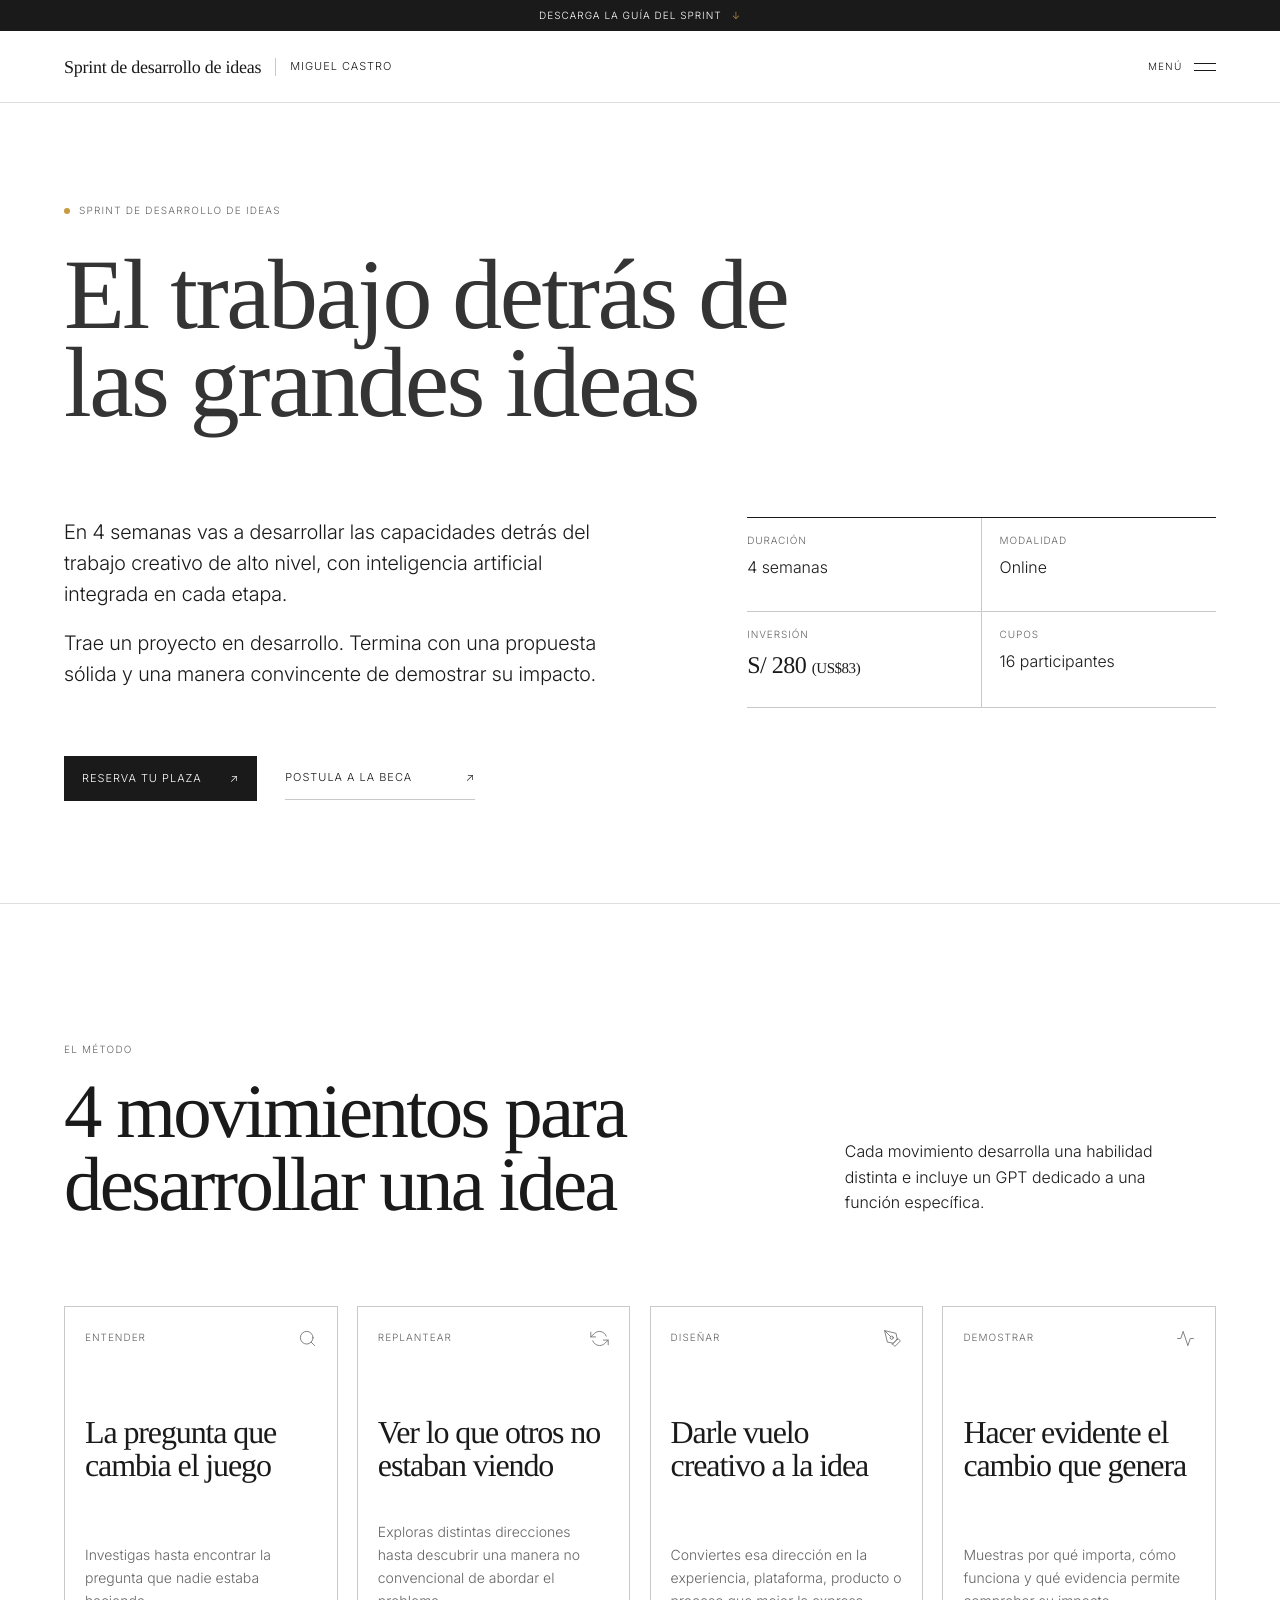
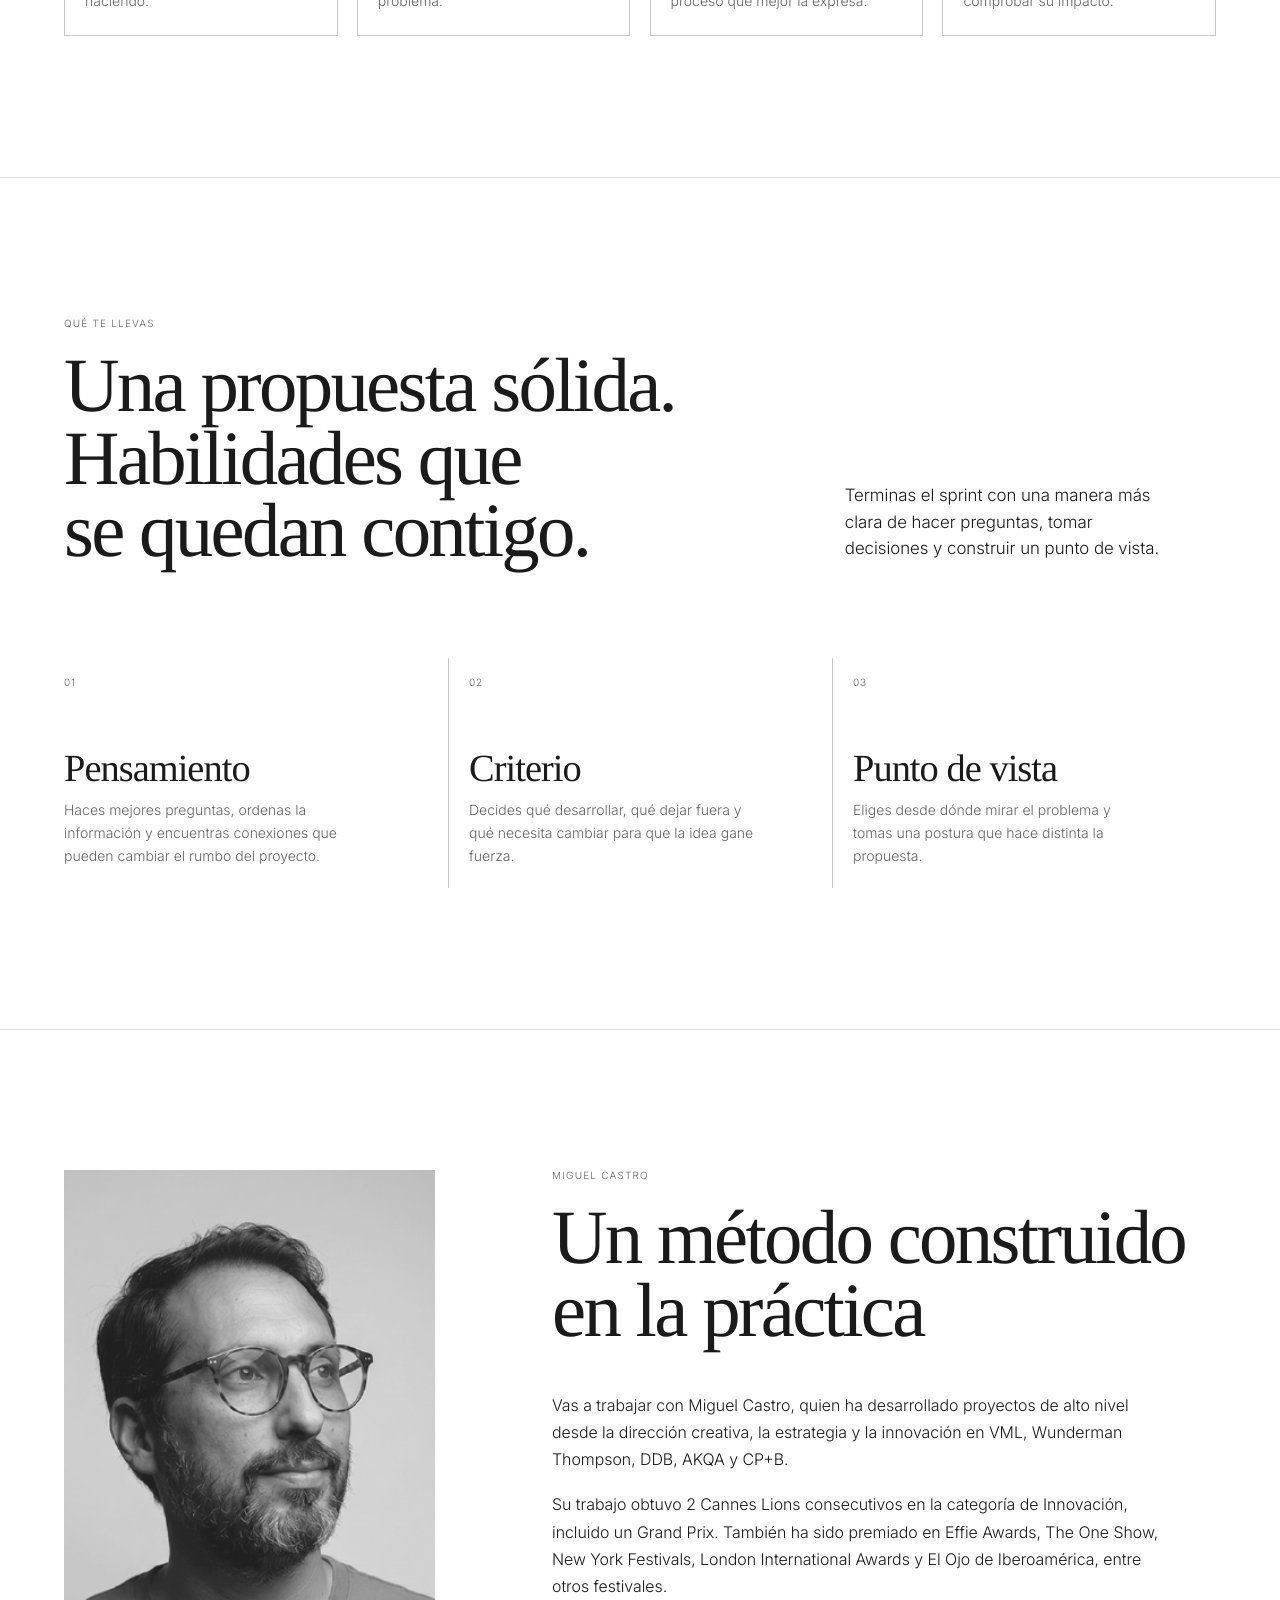
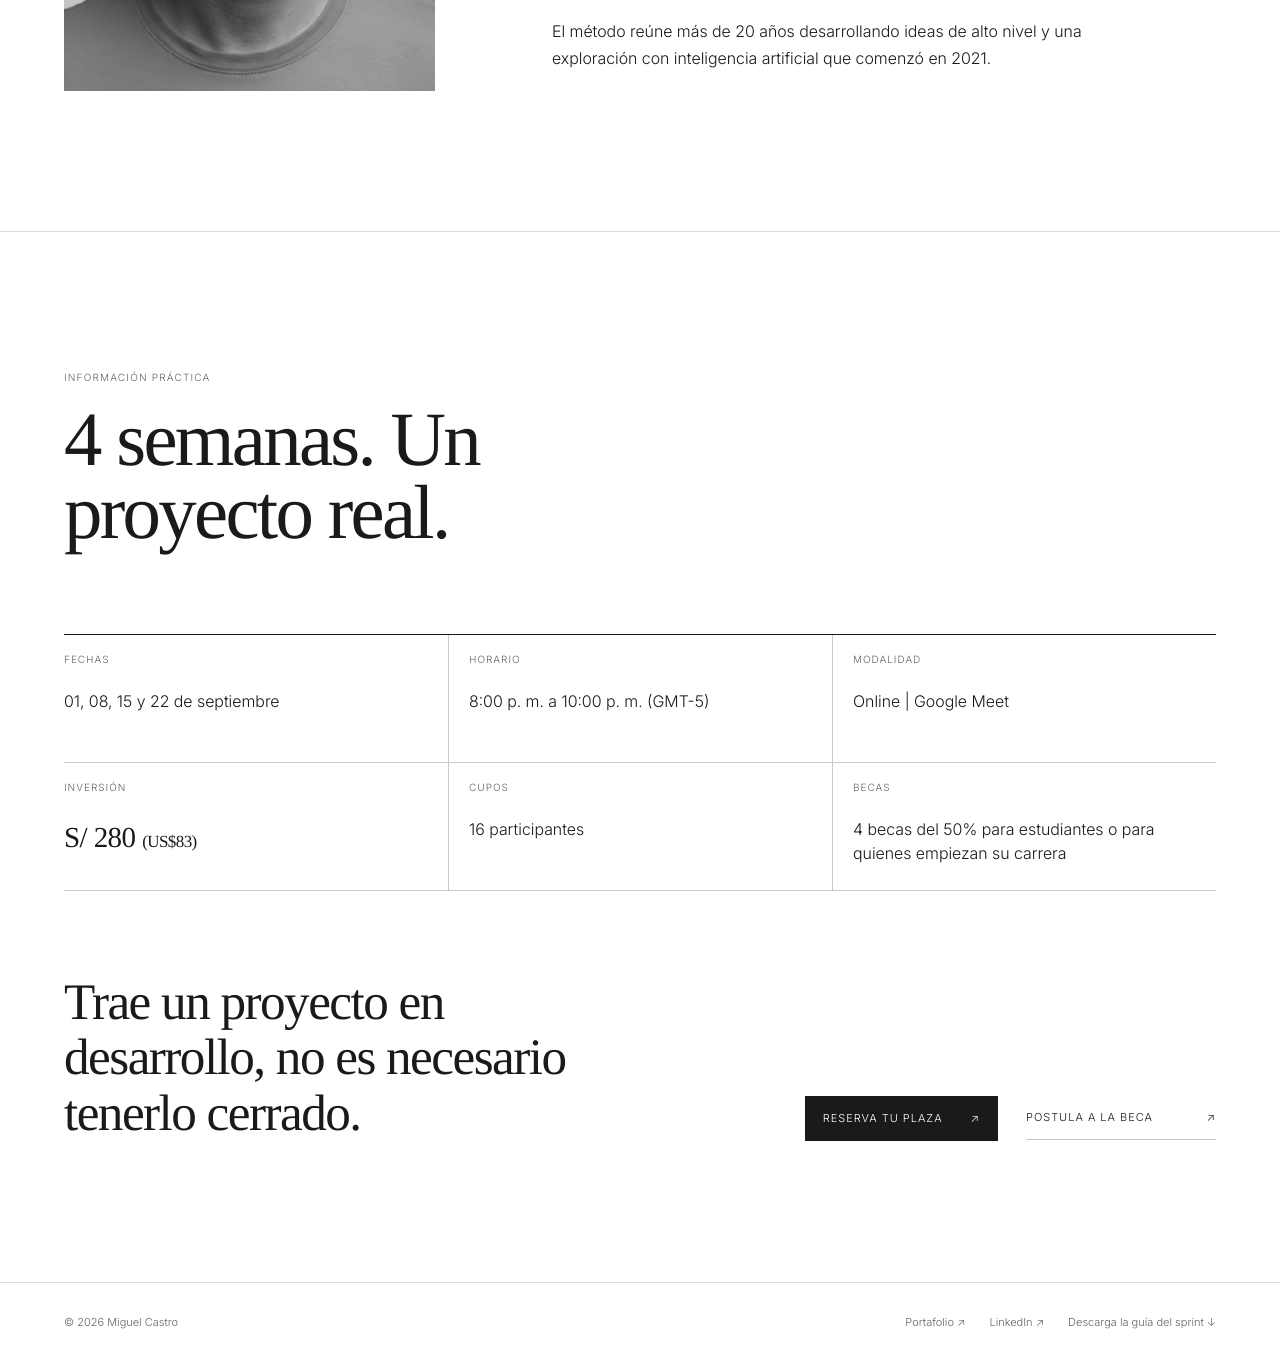
==== commit f909a6d0: "feat: rediseña landing del sprint creativo" ====
--- a/index.html
+++ b/index.html
@@ -1,255 +1,271 @@
-<!DOCTYPE html>
+<!doctype html>
 <html lang="es">
 <head>
-<meta charset="UTF-8">
-<meta name="viewport" content="width=device-width, initial-scale=1.0">
-<meta name="description" content="Laboratorio creativo de 4 semanas para desarrollar una idea capaz de competir, con un método propio diseñado para trabajar en compañía de la IA.">
-<link rel="canonical" href="https://miguelcastroe.github.io/ideasquecompiten/">
-
-<meta property="og:type" content="website">
-<meta property="og:locale" content="es_PE">
-<meta property="og:site_name" content="Ideas que compiten">
-<meta property="og:url" content="https://miguelcastroe.github.io/ideasquecompiten/">
-<meta property="og:title" content="El pensamiento detrás de las ideas que ganan premios.">
-<meta property="og:description" content="Laboratorio creativo de 4 semanas para desarrollar una idea capaz de competir, con un método propio diseñado para trabajar en compañía de la IA.">
-<meta property="og:image" content="https://miguelcastroe.github.io/ideasquecompiten/og-ideas-que-compiten.png">
-<meta property="og:image:type" content="image/png">
-<meta property="og:image:width" content="1200">
-<meta property="og:image:height" content="630">
-<meta property="og:image:alt" content="Ideas que compiten: El pensamiento detrás de las ideas que ganan premios. Laboratorio creativo de 4 semanas.">
-
-<meta name="twitter:card" content="summary_large_image">
-<meta name="twitter:title" content="El pensamiento detrás de las ideas que ganan premios.">
-<meta name="twitter:description" content="Laboratorio creativo de 4 semanas para desarrollar una idea capaz de competir, con un método propio diseñado para trabajar en compañía de la IA.">
-<meta name="twitter:image" content="https://miguelcastroe.github.io/ideasquecompiten/og-ideas-que-compiten.png">
-<meta name="twitter:image:alt" content="Ideas que compiten: El pensamiento detrás de las ideas que ganan premios. Laboratorio creativo de 4 semanas.">
-
-<title>Ideas que compiten — Miguel Castro</title>
-<link rel="stylesheet" href="styles-base.css">
-<link rel="stylesheet" href="styles-components.css">
-<link rel="stylesheet" href="styles-components-awards.css">
+  <meta charset="utf-8">
+  <meta name="viewport" content="width=device-width, initial-scale=1">
+  <meta name="description" content="Sprint de 4 semanas para desarrollar las capacidades detrás del trabajo creativo de alto nivel, con inteligencia artificial integrada en cada etapa.">
+  <link rel="canonical" href="https://ideasquecompiten.com/">
+  <meta property="og:type" content="website">
+  <meta property="og:locale" content="es_PE">
+  <meta property="og:site_name" content="Sprint de desarrollo de ideas">
+  <meta property="og:url" content="https://ideasquecompiten.com/">
+  <meta property="og:title" content="El trabajo detrás de las grandes ideas">
+  <meta property="og:description" content="4 semanas para desarrollar las capacidades detrás del trabajo creativo de alto nivel.">
+  <meta name="twitter:card" content="summary">
+  <meta name="twitter:title" content="El trabajo detrás de las grandes ideas">
+  <meta name="twitter:description" content="Sprint de desarrollo de ideas con inteligencia artificial integrada en cada etapa.">
+  <title>El trabajo detrás de las grandes ideas | Miguel Castro</title>
+  <link rel="icon" type="image/svg+xml" href="favicon.svg">
+  <link rel="stylesheet" href="landing.css?v=20260804-5">
 </head>
 <body id="top">
-
-  <div class="shell">
-
-    <!-- ==================== Header ==================== -->
-    <header class="site-header">
-      <a href="#top" class="logo" aria-label="Ideas que compiten — volver al inicio">
-        <span class="brand-mark" aria-hidden="true">
-          <svg xmlns="http://www.w3.org/2000/svg" viewBox="0 0 85.04 164.63" focusable="false">
-            <path d="M78.56,42.52h-31.18c-1.29,0-2.52-.51-3.43-1.42h0c-.91-.91-1.42-2.15-1.42-3.43V6.48c0-3.58-2.9-6.48-6.48-6.48H6.48C2.9,0,0,2.9,0,6.48v29.56c0,3.58,2.9,6.48,6.48,6.48h31.18c1.29,0,2.52.51,3.43,1.42h0c.91.91,1.42,2.15,1.42,3.43v110.77c0,3.58,2.9,6.48,6.48,6.48h29.56c3.58,0,6.48-2.9,6.48-6.48V49c0-3.58-2.9-6.48-6.48-6.48Z"/>
-          </svg>
+  <header class="site-chrome">
+    <div class="announcement-bar brochure-bar">
+      <a href="brochure.html" target="_blank" rel="noopener">
+        <span>Descarga la guía del sprint</span>
+        <span aria-hidden="true">↓</span>
+      </a>
+    </div>
+
+    <div class="site-header">
+      <a class="site-identity" href="#top" aria-label="Volver al inicio">
+        <span class="identity-product">Sprint de desarrollo de ideas</span>
+        <span class="identity-divider" aria-hidden="true"></span>
+        <span class="identity-name">Miguel Castro</span>
+      </a>
+
+      <button class="menu-toggle" type="button" aria-label="Abrir navegación" aria-expanded="false" aria-controls="site-menu">
+        <span class="menu-label">Menú</span>
+        <span class="hamburger" aria-hidden="true">
+          <span></span>
+          <span></span>
         </span>
-        <span class="brand-divider" aria-hidden="true"></span>
-        <span class="brand-name">Ideas que compiten</span>
-      </a>
-      <nav aria-label="Navegación principal">
-        <a href="#habilidades">Habilidades</a>
-        <a href="#como-funciona">Cómo funciona</a>
-        <a href="#participar">Participar</a>
-      </nav>
-    </header>
-
-    <main>
-
-    <!-- ==================== Hero ==================== -->
-    <section class="page-hero">
-      <span class="gold-chip">Laboratorio creativo de 4 semanas</span>
-      <h1 class="hero-tagline"><span class="line">El pensamiento detrás de las ideas</span><span class="line">que ganan premios.</span></h1>
-      <p class="hero-line-secondary"><span class="line">Convierte tu idea en una propuesta capaz de competir al más alto nivel</span><span class="line">con un método propio, probado en la práctica y diseñado para desarrollar ideas en compañía de la IA.</span></p>
-
-      <div class="hero-info-block">
-        <div class="audience-line with-divider">
-          <span class="audience-label">Para:</span>
-          <div class="audience-roles">
-            <span>Copywriters</span><span>Directores de arte</span><span>Estrategas</span><span>Diseñadores</span><span>Tecnólogos creativos</span><span>Talento de agencia y de marca</span>
-          </div>
-        </div>
-        <div class="meta-bar">
-          <div class="meta-unit">
-            <span class="meta-label">Inversión</span>
-            <span class="meta-value">S/280 <span class="meta-note">/ US$83 · pago único</span></span>
-          </div>
-          <div class="meta-divider"></div>
-          <div class="meta-unit">
-            <span class="meta-label">Fechas</span>
-            <span class="meta-value">26 ago — 16 sep <span class="meta-note">· miércoles</span></span>
-          </div>
-          <div class="meta-divider"></div>
-          <div class="meta-unit">
-            <span class="meta-label">Horario</span>
-            <span class="meta-value">8pm–10pm <span class="meta-note">(GMT-5)</span></span>
-          </div>
-        </div>
-      </div>
-
-      <div class="cta-row">
-        <a id="payment_button_top" href="#participar" class="hotmart-fb hotmart__button-checkout cta-button-gold">Participar <span class="arrow" aria-hidden="true">→</span></a>
-        <a href="postulacion-beca.html" class="cta-link muted">Postular a la beca <span class="arrow" aria-hidden="true">→</span></a>
-      </div>
-    </section>
-
-    <!-- ==================== Qué habilidades desarrollas ==================== -->
-    <section class="block" id="habilidades">
-      <h2 class="section-label">Qué habilidades desarrollas</h2>
-      <div class="prose skills-intro">
-        <p>El método fortalece seis capacidades profesionales que puedes llevar a otros proyectos.</p>
-      </div>
-
-      <div class="skill-grid">
-        <div class="skill-item">
-          <div class="skill-icon" aria-hidden="true"><svg viewBox="0 0 24 24"><path d="M1 12s4-8 11-8 11 8 11 8-4 8-11 8-11-8-11-8z"/><circle cx="12" cy="12" r="3"/></svg></div>
-          <div class="skill-title">Leer un proyecto con más profundidad</div>
-          <div class="skill-context">Encontrar lo que la primera lectura deja fuera y reconocer dónde está la oportunidad real.</div>
-        </div>
-        <div class="skill-item">
-          <div class="skill-icon" aria-hidden="true"><svg viewBox="0 0 24 24"><circle cx="12" cy="12" r="10"/><circle cx="12" cy="12" r="6"/><circle cx="12" cy="12" r="2"/></svg></div>
-          <div class="skill-title">Tomar decisiones creativas con mayor claridad</div>
-          <div class="skill-context">Elegir qué merece avanzar. También saber cuándo una ruta solo parece buena.</div>
-        </div>
-        <div class="skill-item">
-          <div class="skill-icon" aria-hidden="true"><svg viewBox="0 0 24 24"><polyline points="1 4 1 10 7 10"/><polyline points="23 20 23 14 17 14"/><path d="M20.49 9A9 9 0 0 0 5.64 5.64L1 10m22 4l-4.64 4.36A9 9 0 0 1 3.51 15"/></svg></div>
-          <div class="skill-title">Encontrar rutas creativas menos previsibles</div>
-          <div class="skill-context">Conectar referencias y lógicas ajenas al problema para salir de las respuestas de siempre.</div>
-        </div>
-        <div class="skill-item">
-          <div class="skill-icon" aria-hidden="true"><svg viewBox="0 0 24 24"><path d="M14.7 6.3a1 1 0 000 1.4l1.6 1.6a1 1 0 001.4 0l3.77-3.77a6 6 0 01-7.94 7.94l-6.91 6.91a2.12 2.12 0 01-3-3l6.91-6.91a6 6 0 017.94-7.94l-3.76 3.76z"/></svg></div>
-          <div class="skill-title">Dar estructura a ideas complejas</div>
-          <div class="skill-context">Ordenar una intuición hasta convertirla en una propuesta que otros puedan entender y desarrollar.</div>
-        </div>
-        <div class="skill-item">
-          <div class="skill-icon" aria-hidden="true"><svg viewBox="0 0 24 24"><polygon points="13 2 3 14 12 14 11 22 21 10 12 10 13 2"/></svg></div>
-          <div class="skill-title">Trabajar con IA de forma más exigente</div>
-          <div class="skill-context">Saber qué pedir, cómo leer lo que devuelve y cuándo seguir buscando.</div>
-        </div>
-        <div class="skill-item">
-          <div class="skill-icon" aria-hidden="true"><svg viewBox="0 0 24 24"><path d="M22 11.08V12a10 10 0 1 1-5.93-9.14"/><polyline points="22 4 12 14.01 9 11.01"/></svg></div>
-          <div class="skill-title">Presentar y defender una idea con evidencia</div>
-          <div class="skill-context">Una propuesta gana fuerza cuando puede mostrar cómo funciona y qué la sostiene.</div>
-        </div>
-      </div>
-
-    </section>
-
-    <!-- ==================== Workbook ==================== -->
-    <section class="block" id="workbook">
-      <h2 class="section-label">Qué te llevas</h2>
-      <p class="workbook-statement">El laboratorio termina. El método queda contigo.</p>
-      <p class="workbook-description">Un workbook con <strong>8 frameworks y 8 prompts</strong> para seguir trabajando tu proyecto después de la última sesión y volver a aplicar el proceso a cualquier otro desafío creativo. Cada framework corresponde a uno de los ocho movimientos que trabajas durante el laboratorio.</p>
-
-      <div class="framework-grid" aria-label="Los 8 frameworks incluidos en el workbook">
-        <article class="framework-item"><span class="framework-number">01</span><h3 class="framework-name">Misfit Map</h3><p class="framework-movement">Ver lo que otros no ven</p></article>
-        <article class="framework-item"><span class="framework-number">02</span><h3 class="framework-name">Problem Autopsy</h3><p class="framework-movement">Ir al problema real</p></article>
-        <article class="framework-item"><span class="framework-number">03</span><h3 class="framework-name">Incredible Function Flip</h3><p class="framework-movement">Encontrarle un nuevo uso a lo que existe</p></article>
-        <article class="framework-item"><span class="framework-number">04</span><h3 class="framework-name">Grand Logic Heist</h3><p class="framework-movement">Aplicar ideas de otros campos</p></article>
-        <article class="framework-item"><span class="framework-number">05</span><h3 class="framework-name">Concrete Magic</h3><p class="framework-movement">Convertir ideas en algo ejecutable</p></article>
-        <article class="framework-item"><span class="framework-number">06</span><h3 class="framework-name">Emotional Gravity</h3><p class="framework-movement">Diseñar la reacción, no solo el mensaje</p></article>
-        <article class="framework-item"><span class="framework-number">07</span><h3 class="framework-name">Action Aftershock</h3><p class="framework-movement">Dejar evidencia del cambio</p></article>
-        <article class="framework-item"><span class="framework-number">08</span><h3 class="framework-name">Proof Machine</h3><p class="framework-movement">Llegar con la prueba, no solo la idea</p></article>
-      </div>
-    </section>
-
-    <!-- ==================== Miguel Castro ==================== -->
-    <section class="block" id="miguel">
-      <img class="profile-avatar" src="https://global.miguelcastro.works/hero_boy.png" alt="Miguel Castro" width="64" height="64" loading="lazy" decoding="async">
-      <h2 class="section-label">Miguel Castro</h2>
-      <p class="authority-line">Primer Cannes Lions Grand Prix en Innovación para Perú, con dos Leones consecutivos en esa categoría.</p>
-      <div class="prose">
-        <p>20 años dirigiendo ideas en agencias como VML, Wunderman Thompson, DDB, AKQA y CP+B. Hoy uso la IA con la misma exigencia que dirijo a mis equipos creativos.</p>
-        <p>Este laboratorio no enseña una teoría. Es el método que uso para llevar cualquier proyecto de una idea más a una idea que compite.</p>
-        <p>En el laboratorio, la IA amplía la exploración y acelera las pruebas, mientras las decisiones creativas siguen en tus manos.</p>
-      </div>
-      <div class="profile-awards" aria-label="Premios y reconocimientos">
-        <p class="profile-awards-label">Premios y reconocimientos</p>
-        <div class="profile-awards-marquee">
-          <div class="profile-awards-track">
-            <div class="profile-awards-group">
-              <img class="profile-award-logo profile-award-clio" src="https://raw.githubusercontent.com/miguelcastroe/workshop/main/awards_clio.svg" alt="CLIO" loading="lazy" decoding="async">
-              <img class="profile-award-logo profile-award-cannes" src="https://raw.githubusercontent.com/miguelcastroe/workshop/main/awards_cannes.svg" alt="Cannes Lions" loading="lazy" decoding="async">
-              <img class="profile-award-logo profile-award-oneshow" src="https://raw.githubusercontent.com/miguelcastroe/workshop/main/awards_oneshow.svg" alt="The One Show" loading="lazy" decoding="async">
-              <img class="profile-award-logo profile-award-ojo" src="https://raw.githubusercontent.com/miguelcastroe/workshop/main/awards_ojo.svg" alt="El Ojo de Iberoamérica" loading="lazy" decoding="async">
-              <img class="profile-award-logo profile-award-newyork" src="https://raw.githubusercontent.com/miguelcastroe/workshop/main/awards_newyork.svg" alt="New York Festivals" loading="lazy" decoding="async">
-              <img class="profile-award-logo profile-award-lia" src="https://raw.githubusercontent.com/miguelcastroe/workshop/main/awards_lia.svg" alt="LIA" loading="lazy" decoding="async">
-              <img class="profile-award-logo profile-award-dad" src="https://raw.githubusercontent.com/miguelcastroe/workshop/main/awards_dad.svg" alt="D&amp;AD" loading="lazy" decoding="async">
-            </div>
-            <div class="profile-awards-group" aria-hidden="true">
-              <img class="profile-award-logo profile-award-clio" src="https://raw.githubusercontent.com/miguelcastroe/workshop/main/awards_clio.svg" alt="" loading="lazy" decoding="async">
-              <img class="profile-award-logo profile-award-cannes" src="https://raw.githubusercontent.com/miguelcastroe/workshop/main/awards_cannes.svg" alt="" loading="lazy" decoding="async">
-              <img class="profile-award-logo profile-award-oneshow" src="https://raw.githubusercontent.com/miguelcastroe/workshop/main/awards_oneshow.svg" alt="" loading="lazy" decoding="async">
-              <img class="profile-award-logo profile-award-ojo" src="https://raw.githubusercontent.com/miguelcastroe/workshop/main/awards_ojo.svg" alt="" loading="lazy" decoding="async">
-              <img class="profile-award-logo profile-award-newyork" src="https://raw.githubusercontent.com/miguelcastroe/workshop/main/awards_newyork.svg" alt="" loading="lazy" decoding="async">
-              <img class="profile-award-logo profile-award-lia" src="https://raw.githubusercontent.com/miguelcastroe/workshop/main/awards_lia.svg" alt="" loading="lazy" decoding="async">
-              <img class="profile-award-logo profile-award-dad" src="https://raw.githubusercontent.com/miguelcastroe/workshop/main/awards_dad.svg" alt="" loading="lazy" decoding="async">
-            </div>
-          </div>
-        </div>
-      </div>
-    </section>
-
-    <!-- ==================== Cómo funciona ==================== -->
-    <section class="block how-it-works" id="como-funciona">
-      <h2 class="section-label">Cómo funciona</h2>
-
-      <div class="program-grid">
-        <article class="program-item">
-          <span class="program-week">Semana 1</span><h3 class="program-title">Encontrar la lectura</h3>
-          <div class="program-movements"><p><span>01</span> Ver lo que otros no ven</p><p><span>02</span> Ir al problema real</p></div>
-          <p class="program-description">Antes de buscar respuestas, revisas la lectura inicial del proyecto. Ahí suele aparecer el conflicto que vale la pena trabajar.</p>
-        </article>
-        <article class="program-item">
-          <span class="program-week">Semana 2</span><h3 class="program-title">Cambiar la lógica</h3>
-          <div class="program-movements"><p><span>03</span> Encontrarle un nuevo uso a lo que existe</p><p><span>04</span> Aplicar ideas de otros campos</p></div>
-          <p class="program-description">Una función cambia. Una lógica ajena entra en juego. El proyecto empieza a moverse hacia lugares menos previsibles.</p>
-        </article>
-        <article class="program-item">
-          <span class="program-week">Semana 3</span><h3 class="program-title">Dar forma</h3>
-          <div class="program-movements"><p><span>05</span> Convertir ideas en algo ejecutable</p><p><span>06</span> Diseñar la reacción, no solo el mensaje</p></div>
-          <p class="program-description">La idea deja de ser una intención y empieza a tomar forma: una experiencia, un sistema o un prototipo.</p>
-        </article>
-        <article class="program-item">
-          <span class="program-week">Semana 4</span><h3 class="program-title">Cambio y prueba</h3>
-          <div class="program-movements"><p><span>07</span> Dejar evidencia del cambio</p><p><span>08</span> Llegar con la prueba, no solo la idea</p></div>
-          <p class="program-description">El cierre exige algo concreto: definir qué cambia y construir una prueba capaz de sostener la propuesta.</p>
-        </article>
-      </div>
-
-      <div class="prose program-experience">
-        <p>El grupo también cambia durante el proceso. Primero nos conocemos; luego empezamos a trabajar juntos, compartimos lo que cada proyecto va descubriendo y terminamos funcionando como un equipo.</p>
-        <p>Trabajas online, con feedback directo sobre tu proyecto y tiempo entre sesiones para aplicar el workbook a tu propio ritmo.</p>
-      </div>
-
-      <div class="data-grid">
-        <div class="data-item"><div class="data-label">Duración</div><div class="data-value">4 semanas</div></div>
-        <div class="data-item"><div class="data-label">Sesiones</div><div class="data-value">4</div></div>
-        <div class="data-item"><div class="data-label">Horas totales</div><div class="data-value">8 horas</div></div>
-        <div class="data-item"><div class="data-label">Horario</div><div class="data-value">Miércoles · 8pm–10pm (GMT-5)</div></div>
-        <div class="data-item"><div class="data-label">Calendario</div><div class="data-value">26 ago · 02, 09, 16 sep</div></div>
-        <div class="data-item"><div class="data-label">Participantes</div><div class="data-value">16</div></div>
-      </div>
-    </section>
-
-    <!-- ==================== Participar ==================== -->
-    <section class="block" id="participar">
-      <h2 class="section-label">Participar</h2>
-      <div class="availability-block"><span class="availability-line">12 cupos regulares</span><span class="availability-line">4 becas del 50%*</span><span class="availability-note">*Prioridad para estudiantes y profesionales que recién empiezan.</span></div>
-      <div class="prose"><p>Trae una idea a medio camino: un brief, una iniciativa o un problema que todavía no tiene forma. Eso es lo único que necesitas.</p></div>
-
-      <div class="hero-info-block"><div class="meta-bar">
-        <div class="meta-unit"><span class="meta-label">Inversión</span><span class="meta-value">S/280 <span class="meta-note">/ US$83 · pago único</span></span></div><div class="meta-divider"></div>
-        <div class="meta-unit"><span class="meta-label">Fechas</span><span class="meta-value">26 ago — 16 sep <span class="meta-note">· miércoles</span></span></div><div class="meta-divider"></div>
-        <div class="meta-unit"><span class="meta-label">Horario</span><span class="meta-value">8pm–10pm <span class="meta-note">(GMT-5)</span></span></div>
-      </div></div>
-
-      <div class="cta-row"><a id="payment_button_bottom" href="#participar" class="hotmart-fb hotmart__button-checkout cta-button-gold">Participar <span class="arrow" aria-hidden="true">→</span></a><a href="postulacion-beca.html" class="cta-link muted">Postular a la beca <span class="arrow" aria-hidden="true">→</span></a></div>
-    </section>
-
-    </main>
-
-    <footer class="site-footer"><span>© 2026 Miguel Castro</span><div class="footer-links"><a href="https://global.miguelcastro.works/">Portafolio ↗</a><a href="https://www.linkedin.com/in/miguelcastroe/">LinkedIn ↗</a></div></footer>
-
-  </div>
-  <script src="hotmart.js?v=b2c07d7"></script>
-
+      </button>
+    </div>
+
+    <nav class="site-menu" id="site-menu" aria-label="Navegación interna" aria-hidden="true">
+      <div class="menu-inner">
+        <p class="menu-kicker">Navegación</p>
+        <a href="#metodo"><span>01</span>El método</a>
+        <a href="#resultado"><span>02</span>Qué te llevas</a>
+        <a href="#miguel"><span>03</span>Miguel Castro</a>
+        <a href="#informacion"><span>04</span>Información práctica</a>
+        <div class="menu-actions">
+          <a id="payment_button_menu" class="menu-primary" href="#informacion">Reserva tu plaza</a>
+          <a href="postulacion-beca.html">Postula a la beca</a>
+        </div>
+      </div>
+    </nav>
+  </header>
+
+  <main>
+    <section class="hero section-grid" aria-labelledby="hero-title">
+      <div class="hero-kicker eyebrow">
+        <span class="gold-point" aria-hidden="true"></span>
+        <span>Sprint de desarrollo de ideas</span>
+      </div>
+
+      <h1 id="hero-title">El trabajo detrás de las grandes ideas</h1>
+
+      <div class="hero-intro">
+        <p>En 4 semanas vas a desarrollar las capacidades detrás del trabajo creativo de alto nivel, con inteligencia artificial integrada en cada etapa.</p>
+        <p>Trae un proyecto en desarrollo. Termina con una propuesta sólida y una manera convincente de demostrar su impacto.</p>
+      </div>
+
+      <div class="hero-meta" aria-label="Información principal">
+        <div class="meta-item">
+          <span class="meta-label">Duración</span>
+          <span class="meta-value">4 semanas</span>
+        </div>
+        <div class="meta-item">
+          <span class="meta-label">Modalidad</span>
+          <span class="meta-value">Online</span>
+        </div>
+        <div class="meta-item meta-price">
+          <span class="meta-label">Inversión</span>
+          <span class="meta-value">S/ 280 <span>(US$83)</span></span>
+        </div>
+        <div class="meta-item">
+          <span class="meta-label">Cupos</span>
+          <span class="meta-value">16 participantes</span>
+        </div>
+      </div>
+
+      <div class="cta-row hero-cta">
+        <a id="payment_button_top" class="hotmart-fb hotmart__button-checkout cta-primary" href="#informacion">
+          Reserva tu plaza
+          <span aria-hidden="true">↗</span>
+        </a>
+        <a class="cta-secondary" href="postulacion-beca.html">
+          Postula a la beca
+          <span aria-hidden="true">↗</span>
+        </a>
+      </div>
+    </section>
+
+    <section class="method section-grid section-rule" id="metodo" aria-labelledby="method-title">
+      <div class="section-heading">
+        <p class="eyebrow">El método</p>
+        <h2 id="method-title">4 movimientos para desarrollar una idea</h2>
+      </div>
+
+      <p class="section-intro">Cada movimiento desarrolla una habilidad distinta e incluye un GPT dedicado a una función específica.</p>
+
+      <div class="movement-grid">
+        <article class="movement-card">
+          <div class="movement-top">
+            <span>Entender</span>
+            <svg class="feather-icon" viewBox="0 0 24 24" aria-hidden="true">
+              <circle cx="11" cy="11" r="8"></circle>
+              <line x1="21" y1="21" x2="16.65" y2="16.65"></line>
+            </svg>
+          </div>
+          <h3>La pregunta que cambia el juego</h3>
+          <p>Investigas hasta encontrar la pregunta que nadie estaba haciendo.</p>
+        </article>
+
+        <article class="movement-card">
+          <div class="movement-top">
+            <span>Replantear</span>
+            <svg class="feather-icon" viewBox="0 0 24 24" aria-hidden="true">
+              <polyline points="1 4 1 10 7 10"></polyline>
+              <polyline points="23 20 23 14 17 14"></polyline>
+              <path d="M20.49 9A9 9 0 0 0 5.64 5.64L1 10m22 4-4.64 4.36A9 9 0 0 1 3.51 15"></path>
+            </svg>
+          </div>
+          <h3>Ver lo que otros no estaban viendo</h3>
+          <p>Exploras distintas direcciones hasta descubrir una manera no convencional de abordar el problema.</p>
+        </article>
+
+        <article class="movement-card">
+          <div class="movement-top">
+            <span>Diseñar</span>
+            <svg class="feather-icon" viewBox="0 0 24 24" aria-hidden="true">
+              <path d="M12 19l7-7 3 3-7 7-3-3z"></path>
+              <path d="M18 13l-1.5-7.5L2 2l3.5 14.5L13 18l5-5z"></path>
+              <path d="M2 2l7.586 7.586"></path>
+              <circle cx="11" cy="11" r="2"></circle>
+            </svg>
+          </div>
+          <h3>Darle vuelo creativo a la idea</h3>
+          <p>Conviertes esa dirección en la experiencia, plataforma, producto o proceso que mejor la expresa.</p>
+        </article>
+
+        <article class="movement-card">
+          <div class="movement-top">
+            <span>Demostrar</span>
+            <svg class="feather-icon" viewBox="0 0 24 24" aria-hidden="true">
+              <polyline points="22 12 18 12 15 21 9 3 6 12 2 12"></polyline>
+            </svg>
+          </div>
+          <h3>Hacer evidente el cambio que genera</h3>
+          <p>Muestras por qué importa, cómo funciona y qué evidencia permite comprobar su impacto.</p>
+        </article>
+      </div>
+    </section>
+
+    <section class="result section-grid section-rule" id="resultado" aria-labelledby="result-title">
+      <div class="section-heading">
+        <p class="eyebrow">Qué te llevas</p>
+        <h2 id="result-title">Una propuesta sólida. Habilidades que se quedan contigo.</h2>
+      </div>
+
+      <div class="result-copy">
+        <p>Terminas el sprint con una manera más clara de hacer preguntas, tomar decisiones y construir un punto de vista.</p>
+      </div>
+
+      <div class="skill-list" aria-label="Habilidades">
+        <div>
+          <span>01</span>
+          <strong>Pensamiento</strong>
+          <p>Haces mejores preguntas, ordenas la información y encuentras conexiones que pueden cambiar el rumbo del proyecto.</p>
+        </div>
+        <div>
+          <span>02</span>
+          <strong>Criterio</strong>
+          <p>Decides qué desarrollar, qué dejar fuera y qué necesita cambiar para que la idea gane fuerza.</p>
+        </div>
+        <div>
+          <span>03</span>
+          <strong>Punto de vista</strong>
+          <p>Eliges desde dónde mirar el problema y tomas una postura que hace distinta la propuesta.</p>
+        </div>
+      </div>
+    </section>
+
+    <section class="profile section-grid section-rule" id="miguel" aria-labelledby="profile-title">
+      <figure class="profile-image">
+        <img src="assets/miguel-castro.png" alt="Miguel Castro" width="460" height="460" loading="lazy">
+      </figure>
+
+      <div class="profile-content">
+        <p class="eyebrow">Miguel Castro</p>
+        <h2 id="profile-title">Un método construido en la práctica</h2>
+        <p>Vas a trabajar con Miguel Castro, quien ha desarrollado proyectos de alto nivel desde la dirección creativa, la estrategia y la innovación en VML, Wunderman Thompson, DDB, AKQA y CP+B.</p>
+        <p>Su trabajo obtuvo 2 Cannes Lions consecutivos en la categoría de Innovación, incluido un Grand Prix. También ha sido premiado en Effie Awards, The One Show, New York Festivals, London International Awards y El Ojo de Iberoamérica, entre otros festivales.</p>
+        <p>El método reúne más de 20 años desarrollando ideas de alto nivel y una exploración con inteligencia artificial que comenzó en 2021.</p>
+      </div>
+    </section>
+
+    <section class="information section-grid section-rule" id="informacion" aria-labelledby="information-title">
+      <div class="section-heading">
+        <p class="eyebrow">Información práctica</p>
+        <h2 id="information-title">4 semanas. Un proyecto real.</h2>
+      </div>
+
+      <div class="information-grid">
+        <div class="information-item">
+          <span>Fechas</span>
+          <strong>01, 08, 15 y 22 de septiembre</strong>
+        </div>
+        <div class="information-item">
+          <span>Horario</span>
+          <strong>8:00 p. m. a 10:00 p. m. (GMT-5)</strong>
+        </div>
+        <div class="information-item">
+          <span>Modalidad</span>
+          <strong>Online | Google Meet</strong>
+        </div>
+        <div class="information-item">
+          <span>Inversión</span>
+          <strong class="information-price">S/ 280 <small>(US$83)</small></strong>
+        </div>
+        <div class="information-item">
+          <span>Cupos</span>
+          <strong>16 participantes</strong>
+        </div>
+        <div class="information-item">
+          <span>Becas</span>
+          <strong>4 becas del 50% para estudiantes o para quienes empiezan su carrera</strong>
+        </div>
+      </div>
+
+      <div class="closing">
+        <p>Trae un proyecto en desarrollo, no es necesario tenerlo cerrado.</p>
+        <div class="cta-row">
+          <a id="payment_button_bottom" class="hotmart-fb hotmart__button-checkout cta-primary" href="#informacion">
+            Reserva tu plaza
+            <span aria-hidden="true">↗</span>
+          </a>
+          <a class="cta-secondary" href="postulacion-beca.html">
+            Postula a la beca
+            <span aria-hidden="true">↗</span>
+          </a>
+        </div>
+      </div>
+    </section>
+  </main>
+
+  <footer class="site-footer">
+    <span>© 2026 Miguel Castro</span>
+    <div class="footer-links">
+      <a href="https://global.miguelcastro.works/">Portafolio ↗</a>
+      <a href="https://www.linkedin.com/in/miguelcastroe/">LinkedIn ↗</a>
+      <a href="brochure.html" target="_blank" rel="noopener">Descarga la guía del sprint ↓</a>
+    </div>
+  </footer>
+
+  <script src="landing.js?v=20260803"></script>
+  <script src="hotmart.js?v=20260803"></script>
 </body>
 </html>
--- a/landing.css
+++ b/landing.css
@@ -0,0 +1,1027 @@
+@import url("https://fonts.googleapis.com/css2?family=Inter:wght@200;300&display=swap");
+
+@font-face {
+  font-family: "PP Editorial New";
+  src: url("https://global.miguelcastro.works/PPEditorialNew-Ultralight.otf") format("opentype");
+  font-style: normal;
+  font-weight: 100;
+  font-display: swap;
+}
+
+@font-face {
+  font-family: "PP Editorial New";
+  src: url("https://global.miguelcastro.works/PPEditorialNew-Ultralight.otf") format("opentype");
+  font-style: normal;
+  font-weight: 200;
+  font-display: swap;
+}
+
+@font-face {
+  font-family: "PP Editorial New";
+  src: url("https://global.miguelcastro.works/PPEditorialNew-Regular.otf") format("opentype");
+  font-style: normal;
+  font-weight: 300;
+  font-display: swap;
+}
+
+:root {
+  --ink: #1a1a1a;
+  --gray-800: #343434;
+  --gray-650: #646464;
+  --gray-500: #919191;
+  --gray-300: #c9c9c9;
+  --gray-200: #dedede;
+  --gray-100: #f3f3f3;
+  --paper: #ffffff;
+  --gold: #c89a42;
+  --serif: "PP Editorial New", "Iowan Old Style", Georgia, serif;
+  --sans: Inter, Arial, sans-serif;
+  --page-x: clamp(22px, 5vw, 72px);
+  --section-y: clamp(92px, 11vw, 164px);
+  --gutter: clamp(12px, 1.5vw, 20px);
+  --max-width: 1280px;
+  --header-height: 72px;
+  --motion: cubic-bezier(.22, 1, .36, 1);
+}
+
+* {
+  box-sizing: border-box;
+}
+
+html {
+  scroll-behavior: smooth;
+}
+
+body {
+  margin: 0;
+  overflow-x: hidden;
+  background: var(--paper);
+  color: var(--ink);
+  font-family: var(--sans);
+  font-size: 15px;
+  font-weight: 300;
+  line-height: 1.55;
+  font-synthesis: none;
+  -webkit-font-smoothing: antialiased;
+  text-rendering: geometricPrecision;
+}
+
+body.menu-open {
+  overflow: hidden;
+}
+
+::selection {
+  background: var(--ink);
+  color: var(--paper);
+}
+
+a {
+  color: inherit;
+}
+
+button,
+a {
+  -webkit-tap-highlight-color: transparent;
+}
+
+button {
+  font: inherit;
+}
+
+.site-chrome {
+  position: sticky;
+  z-index: 50;
+  top: 0;
+  background: rgba(255, 255, 255, .96);
+  backdrop-filter: blur(14px);
+}
+
+.brochure-bar {
+  display: flex;
+  justify-content: center;
+  min-height: 31px;
+  background: var(--ink);
+  color: var(--paper);
+}
+
+.brochure-bar a {
+  display: inline-flex;
+  align-items: center;
+  gap: 10px;
+  padding: 7px 18px;
+  font-size: 10px;
+  font-weight: 300;
+  line-height: 1;
+  letter-spacing: .1em;
+  text-decoration: none;
+  text-transform: uppercase;
+}
+
+.brochure-bar a span:last-child {
+  color: var(--gold);
+}
+
+.site-header {
+  position: relative;
+  display: grid;
+  grid-template-columns: repeat(12, minmax(0, 1fr));
+  column-gap: var(--gutter);
+  align-items: center;
+  width: min(100%, var(--max-width));
+  min-height: var(--header-height);
+  margin: 0 auto;
+  padding: 0 var(--page-x);
+}
+
+.site-header::after {
+  content: "";
+  position: absolute;
+  right: 50%;
+  bottom: 0;
+  width: 100vw;
+  height: 1px;
+  background: var(--gray-200);
+  transform: translateX(50%);
+  pointer-events: none;
+}
+
+.site-identity {
+  grid-column: 1 / span 7;
+  display: inline-flex;
+  align-items: center;
+  gap: 14px;
+  width: fit-content;
+  text-decoration: none;
+}
+
+.identity-name {
+  font-size: 11px;
+  letter-spacing: .09em;
+  text-transform: uppercase;
+}
+
+.identity-divider {
+  width: 1px;
+  height: 18px;
+  background: var(--gray-300);
+}
+
+.identity-product {
+  font-family: var(--serif);
+  font-size: 18px;
+  font-weight: 200;
+  line-height: 1;
+  letter-spacing: -.015em;
+}
+
+.menu-toggle {
+  grid-column: 11 / -1;
+  justify-self: end;
+  display: inline-flex;
+  align-items: center;
+  gap: 12px;
+  padding: 10px 0;
+  border: 0;
+  background: transparent;
+  color: var(--ink);
+  cursor: pointer;
+}
+
+.menu-label {
+  font-size: 10px;
+  font-weight: 300;
+  letter-spacing: .1em;
+  text-transform: uppercase;
+}
+
+.hamburger {
+  position: relative;
+  width: 22px;
+  height: 12px;
+}
+
+.hamburger span {
+  position: absolute;
+  left: 0;
+  width: 100%;
+  height: 1px;
+  background: currentColor;
+  transition: transform 240ms var(--motion), top 240ms var(--motion);
+}
+
+.hamburger span:first-child {
+  top: 2px;
+}
+
+.hamburger span:last-child {
+  top: 9px;
+}
+
+.menu-toggle[aria-expanded="true"] .hamburger span:first-child {
+  top: 6px;
+  transform: rotate(45deg);
+}
+
+.menu-toggle[aria-expanded="true"] .hamburger span:last-child {
+  top: 6px;
+  transform: rotate(-45deg);
+}
+
+.site-menu {
+  position: absolute;
+  z-index: 45;
+  top: 100%;
+  right: 0;
+  left: 0;
+  height: calc(100svh - 31px - var(--header-height));
+  overflow-y: auto;
+  visibility: hidden;
+  background: var(--paper);
+  opacity: 0;
+  transform: translateY(-12px);
+  transition: opacity 240ms var(--motion), transform 240ms var(--motion), visibility 240ms;
+}
+
+.site-menu.is-open {
+  visibility: visible;
+  opacity: 1;
+  transform: translateY(0);
+}
+
+.menu-inner {
+  display: grid;
+  grid-template-columns: repeat(12, minmax(0, 1fr));
+  column-gap: var(--gutter);
+  width: min(100%, var(--max-width));
+  margin: 0 auto;
+  padding: clamp(50px, 8vw, 96px) var(--page-x);
+}
+
+.menu-kicker {
+  grid-column: 1 / -1;
+  margin: 0 0 32px;
+  color: var(--gray-650);
+  font-size: 10px;
+  letter-spacing: .12em;
+  text-transform: uppercase;
+}
+
+.menu-inner > a {
+  grid-column: 1 / span 8;
+  display: grid;
+  grid-template-columns: 34px 1fr;
+  gap: 14px;
+  padding: 16px 0;
+  border-top: 1px solid var(--gray-300);
+  font-family: var(--serif);
+  font-size: clamp(30px, 5vw, 60px);
+  font-weight: 200;
+  line-height: 1;
+  letter-spacing: -.03em;
+  text-decoration: none;
+}
+
+.menu-inner > a span {
+  align-self: start;
+  padding-top: 8px;
+  color: var(--gray-650);
+  font-family: var(--sans);
+  font-size: 10px;
+  letter-spacing: .08em;
+}
+
+.menu-actions {
+  grid-column: 10 / -1;
+  grid-row: 2 / span 4;
+  align-self: start;
+  display: flex;
+  flex-direction: column;
+  gap: 12px;
+}
+
+.menu-actions a {
+  display: flex;
+  justify-content: space-between;
+  padding: 14px 0;
+  border-bottom: 1px solid var(--gray-300);
+  font-size: 11px;
+  line-height: 1.3;
+  letter-spacing: .09em;
+  text-decoration: none;
+  text-transform: uppercase;
+}
+
+.menu-actions .menu-primary {
+  padding: 15px 16px;
+  border: 1px solid var(--ink);
+  background: var(--ink);
+  color: var(--paper);
+}
+
+.section-grid {
+  display: grid;
+  grid-template-columns: repeat(12, minmax(0, 1fr));
+  column-gap: var(--gutter);
+  width: min(100%, var(--max-width));
+  margin: 0 auto;
+  padding: var(--section-y) var(--page-x);
+}
+
+.section-rule {
+  position: relative;
+}
+
+.section-rule::before {
+  content: "";
+  position: absolute;
+  top: 0;
+  left: 50%;
+  width: 100vw;
+  height: 1px;
+  background: var(--gray-200);
+  transform: translateX(-50%);
+}
+
+h1,
+h2,
+h3,
+p {
+  margin-top: 0;
+}
+
+h1,
+h2,
+h3 {
+  font-family: var(--serif);
+  font-style: normal;
+  font-weight: 200;
+  letter-spacing: -.035em;
+}
+
+h1 {
+  color: var(--gray-800);
+  font-size: clamp(54px, 7.8vw, 112px);
+  font-weight: 100;
+  line-height: .88;
+  letter-spacing: -.025em;
+  text-wrap: balance;
+}
+
+h2 {
+  font-size: clamp(48px, 6vw, 82px);
+  line-height: .95;
+  text-wrap: balance;
+}
+
+h3 {
+  font-size: clamp(25px, 2.5vw, 34px);
+  line-height: 1.04;
+}
+
+.eyebrow {
+  color: var(--gray-650);
+  font-size: 10px;
+  font-weight: 300;
+  line-height: 1.2;
+  letter-spacing: .12em;
+  text-transform: uppercase;
+}
+
+.gold-point {
+  width: 6px;
+  height: 6px;
+  border-radius: 50%;
+  background: var(--gold);
+}
+
+.hero {
+  min-height: calc(100svh - 103px);
+  align-content: center;
+  padding-top: clamp(74px, 8vw, 114px);
+  padding-bottom: clamp(74px, 8vw, 114px);
+}
+
+.hero-kicker {
+  grid-column: 1 / span 4;
+  display: flex;
+  align-items: center;
+  gap: 9px;
+  margin-bottom: 34px;
+}
+
+.hero h1 {
+  grid-column: 1 / -1;
+  max-width: 1150px;
+  margin-bottom: clamp(54px, 7vw, 92px);
+}
+
+.hero-intro {
+  grid-column: 1 / span 6;
+}
+
+.hero-intro p {
+  max-width: 55ch;
+  margin-bottom: 18px;
+  font-size: clamp(16px, 1.6vw, 20px);
+  line-height: 1.55;
+}
+
+.hero-meta {
+  grid-column: 8 / -1;
+  display: grid;
+  grid-template-columns: repeat(2, minmax(0, 1fr));
+  border-top: 1px solid var(--ink);
+}
+
+.meta-item {
+  min-height: 86px;
+  padding: 16px 12px 16px 0;
+  border-bottom: 1px solid var(--gray-300);
+}
+
+.meta-item:nth-child(odd) {
+  border-right: 1px solid var(--gray-300);
+}
+
+.meta-item:nth-child(even) {
+  padding-left: 18px;
+}
+
+.meta-label {
+  display: block;
+  margin-bottom: 7px;
+  color: var(--gray-650);
+  font-size: 10px;
+  letter-spacing: .09em;
+  text-transform: uppercase;
+}
+
+.meta-value {
+  font-size: 16px;
+  line-height: 1.35;
+}
+
+.meta-price .meta-value {
+  font-family: var(--serif);
+  font-size: 24px;
+  font-weight: 200;
+  letter-spacing: -.02em;
+}
+
+.meta-price .meta-value span {
+  font-size: 15px;
+}
+
+.cta-row {
+  display: flex;
+  align-items: center;
+  flex-wrap: wrap;
+  gap: 14px 28px;
+}
+
+.hero-cta {
+  grid-column: 1 / -1;
+  margin-top: 48px;
+}
+
+.cta-primary,
+.cta-secondary {
+  display: inline-flex !important;
+  align-items: center !important;
+  justify-content: space-between !important;
+  gap: 28px !important;
+  min-width: 190px !important;
+  padding: 15px 17px !important;
+  border-radius: 0 !important;
+  box-shadow: none !important;
+  font-family: var(--sans) !important;
+  font-size: 11px !important;
+  font-weight: 300 !important;
+  line-height: 1.2 !important;
+  letter-spacing: .09em !important;
+  text-decoration: none !important;
+  text-transform: uppercase !important;
+  transition: background 180ms var(--motion), color 180ms var(--motion) !important;
+}
+
+.cta-primary,
+.cta-primary:hover,
+.cta-primary:focus,
+.cta-primary:active {
+  border: 1px solid var(--ink) !important;
+  background: var(--ink) !important;
+  background-image: none !important;
+  color: var(--paper) !important;
+}
+
+.cta-primary:hover {
+  background: var(--gray-800) !important;
+}
+
+.cta-secondary {
+  padding-right: 0 !important;
+  padding-left: 0 !important;
+  border: 0 !important;
+  border-bottom: 1px solid var(--gray-300) !important;
+  color: var(--ink) !important;
+}
+
+.section-heading {
+  grid-column: 1 / span 8;
+}
+
+.section-heading .eyebrow {
+  margin-bottom: 20px;
+}
+
+.section-heading h2 {
+  margin-bottom: 0;
+}
+
+.section-intro {
+  grid-column: 9 / -1;
+  align-self: end;
+  max-width: 34ch;
+  margin-bottom: 6px;
+  font-size: 16px;
+  line-height: 1.6;
+}
+
+.movement-grid {
+  grid-column: 1 / -1;
+  display: grid;
+  grid-template-columns: repeat(4, minmax(0, 1fr));
+  gap: var(--gutter);
+  margin-top: clamp(54px, 7vw, 84px);
+}
+
+.movement-card {
+  min-height: 330px;
+  display: flex;
+  flex-direction: column;
+  padding: 22px 20px;
+  border: 1px solid var(--gray-300);
+  transition: background 180ms var(--motion);
+}
+
+.movement-card:hover {
+  background: var(--gray-100);
+}
+
+.movement-top {
+  display: flex;
+  align-items: center;
+  justify-content: space-between;
+  margin-bottom: 68px;
+  color: var(--gray-650);
+  font-size: 10px;
+  letter-spacing: .1em;
+  text-transform: uppercase;
+}
+
+.feather-icon {
+  width: 19px;
+  height: 19px;
+  fill: none;
+  stroke: currentColor;
+  stroke-width: 1;
+  stroke-linecap: round;
+  stroke-linejoin: round;
+}
+
+.movement-card h3 {
+  margin-bottom: 18px;
+}
+
+.movement-card p {
+  max-width: 30ch;
+  margin-top: auto;
+  margin-bottom: 0;
+  color: var(--gray-650);
+  font-size: 14px;
+  line-height: 1.65;
+}
+
+.result-copy {
+  grid-column: 9 / -1;
+  align-self: end;
+}
+
+.result-copy p {
+  max-width: 32ch;
+  margin-bottom: 6px;
+  font-size: 17px;
+  line-height: 1.55;
+}
+
+.skill-list {
+  grid-column: 1 / -1;
+  display: grid;
+  grid-template-columns: repeat(3, minmax(0, 1fr));
+  margin-top: clamp(54px, 7vw, 90px);
+}
+
+.skill-list > div {
+  min-height: 230px;
+  display: flex;
+  flex-direction: column;
+  padding: 18px 20px 20px 0;
+}
+
+.skill-list > div + div {
+  padding-left: 20px;
+  border-left: 1px solid var(--gray-300);
+}
+
+.skill-list span {
+  color: var(--gray-650);
+  font-size: 10px;
+  letter-spacing: .08em;
+}
+
+.skill-list strong {
+  margin-top: 48px;
+  font-family: var(--serif);
+  font-size: clamp(28px, 3vw, 40px);
+  font-weight: 200;
+  letter-spacing: -.025em;
+}
+
+.skill-list p {
+  max-width: 34ch;
+  margin: auto 0 0;
+  color: var(--gray-650);
+  font-size: 14px;
+  line-height: 1.65;
+}
+
+.profile-image {
+  grid-column: 1 / span 4;
+  margin: 0;
+  overflow: hidden;
+  background: var(--gray-100);
+}
+
+.profile-image img {
+  width: 100%;
+  height: 100%;
+  min-height: 510px;
+  display: block;
+  opacity: .88;
+  object-fit: cover;
+  object-position: center 30%;
+  filter: grayscale(1);
+}
+
+.profile-content {
+  grid-column: 6 / -1;
+  align-self: center;
+}
+
+.profile-content .eyebrow {
+  margin-bottom: 20px;
+}
+
+.profile-content h2 {
+  max-width: 780px;
+  margin-bottom: 44px;
+}
+
+.profile-content > p:not(.eyebrow) {
+  max-width: 62ch;
+  margin-bottom: 18px;
+  font-size: 16px;
+  line-height: 1.7;
+}
+
+.information-grid {
+  grid-column: 1 / -1;
+  display: grid;
+  grid-template-columns: repeat(3, minmax(0, 1fr));
+  margin-top: clamp(54px, 7vw, 84px);
+  border-top: 1px solid var(--ink);
+}
+
+.information-item {
+  min-height: 128px;
+  padding: 18px 20px 20px 0;
+  border-bottom: 1px solid var(--gray-300);
+}
+
+.information-item:not(:nth-child(3n + 1)) {
+  padding-left: 20px;
+  border-left: 1px solid var(--gray-300);
+}
+
+.information-item > span {
+  display: block;
+  margin-bottom: 20px;
+  color: var(--gray-650);
+  font-size: 10px;
+  letter-spacing: .1em;
+  text-transform: uppercase;
+}
+
+.information-item strong {
+  display: block;
+  max-width: 34ch;
+  font-size: 16px;
+  font-weight: 300;
+  line-height: 1.5;
+}
+
+.information-item .information-price {
+  font-family: var(--serif);
+  font-size: 29px;
+  font-weight: 200;
+  letter-spacing: -.02em;
+}
+
+.information-price small {
+  font-size: 17px;
+  font-weight: 200;
+}
+
+.closing {
+  grid-column: 1 / -1;
+  display: grid;
+  grid-template-columns: repeat(12, minmax(0, 1fr));
+  column-gap: var(--gutter);
+  align-items: end;
+  margin-top: clamp(52px, 7vw, 84px);
+}
+
+.closing > p {
+  grid-column: 1 / span 6;
+  max-width: 28ch;
+  margin-bottom: 0;
+  font-family: var(--serif);
+  font-size: clamp(30px, 4vw, 52px);
+  font-weight: 200;
+  line-height: 1.08;
+  letter-spacing: -.03em;
+}
+
+.closing .cta-row {
+  grid-column: 8 / -1;
+  justify-content: flex-end;
+}
+
+.site-footer {
+  position: relative;
+  display: flex;
+  align-items: center;
+  justify-content: space-between;
+  gap: 24px;
+  width: min(100%, var(--max-width));
+  margin: 0 auto;
+  padding: 32px var(--page-x);
+  color: var(--gray-650);
+  font-size: 11px;
+  line-height: 1.5;
+}
+
+.site-footer::before {
+  content: "";
+  position: absolute;
+  top: 0;
+  right: 50%;
+  width: 100vw;
+  height: 1px;
+  background: var(--gray-200);
+  transform: translateX(50%);
+  pointer-events: none;
+}
+
+.footer-links {
+  display: flex;
+  flex-wrap: wrap;
+  justify-content: flex-end;
+  gap: 16px 24px;
+}
+
+.footer-links a {
+  text-decoration: none;
+}
+
+.footer-links a:hover {
+  color: var(--ink);
+}
+
+a:focus-visible,
+button:focus-visible {
+  outline: 1px solid var(--ink);
+  outline-offset: 4px;
+}
+
+@media (max-width: 900px) {
+  .hero-intro {
+    grid-column: 1 / span 7;
+  }
+
+  .hero-meta {
+    grid-column: 8 / -1;
+  }
+
+  .movement-grid {
+    grid-template-columns: repeat(2, minmax(0, 1fr));
+  }
+
+  .movement-card {
+    min-height: 300px;
+  }
+
+  .section-heading {
+    grid-column: 1 / span 9;
+  }
+
+  .section-intro,
+  .result-copy {
+    grid-column: 1 / span 7;
+    margin-top: 34px;
+  }
+
+  .profile-image {
+    grid-column: 1 / span 5;
+  }
+
+  .profile-content {
+    grid-column: 7 / -1;
+  }
+
+  .information-grid {
+    grid-template-columns: repeat(2, minmax(0, 1fr));
+  }
+
+  .information-item:not(:nth-child(3n + 1)) {
+    padding-left: 0;
+    border-left: 0;
+  }
+
+  .information-item:nth-child(even) {
+    padding-left: 20px;
+    border-left: 1px solid var(--gray-300);
+  }
+}
+
+@media (max-width: 700px) {
+  :root {
+    --header-height: 64px;
+  }
+
+  .site-identity {
+    grid-column: 1 / span 9;
+  }
+
+  .identity-divider,
+  .identity-name,
+  .menu-label {
+    display: none;
+  }
+
+  .menu-toggle {
+    grid-column: 11 / -1;
+  }
+
+  .menu-inner > a {
+    grid-column: 1 / -1;
+  }
+
+  .menu-actions {
+    grid-column: 1 / -1;
+    grid-row: auto;
+    margin-top: 44px;
+  }
+
+  .hero {
+    min-height: auto;
+  }
+
+  .hero-kicker,
+  .hero h1,
+  .hero-intro,
+  .hero-meta,
+  .hero-cta,
+  .section-heading,
+  .section-intro,
+  .result-copy,
+  .skill-list,
+  .profile-image,
+  .profile-content,
+  .information-grid,
+  .closing {
+    grid-column: 1 / -1;
+  }
+
+  h1 {
+    font-size: clamp(48px, 14.5vw, 74px);
+  }
+
+  h2 {
+    font-size: clamp(45px, 13vw, 70px);
+  }
+
+  .hero h1 {
+    margin-bottom: 50px;
+  }
+
+  .hero-intro p {
+    font-size: 17px;
+  }
+
+  .hero-meta {
+    margin-top: 34px;
+  }
+
+  .movement-grid {
+    grid-template-columns: 1fr;
+  }
+
+  .movement-card {
+    min-height: 310px;
+  }
+
+  .skill-list {
+    grid-template-columns: 1fr;
+  }
+
+  .skill-list > div {
+    min-height: 200px;
+  }
+
+  .skill-list > div + div {
+    padding-left: 0;
+    border-left: 0;
+    border-top: 1px solid var(--gray-300);
+  }
+
+  .profile-image {
+    margin-bottom: 50px;
+  }
+
+  .profile-image img {
+    min-height: 0;
+    aspect-ratio: 1 / 1;
+  }
+
+  .information-grid {
+    grid-template-columns: 1fr;
+  }
+
+  .information-item,
+  .information-item:nth-child(even) {
+    min-height: 0;
+    padding: 18px 0 24px;
+    border-left: 0;
+  }
+
+  .closing {
+    display: block;
+  }
+
+  .closing .cta-row {
+    margin-top: 42px;
+    justify-content: flex-start;
+  }
+
+  .site-footer {
+    align-items: flex-start;
+    flex-direction: column;
+  }
+
+  .footer-links {
+    justify-content: flex-start;
+  }
+}
+
+@media (max-width: 420px) {
+  .hero-meta {
+    grid-template-columns: 1fr;
+  }
+
+  .meta-item,
+  .meta-item:nth-child(odd),
+  .meta-item:nth-child(even) {
+    min-height: 0;
+    padding: 14px 0 18px;
+    border-right: 0;
+  }
+
+  .cta-primary,
+  .cta-secondary {
+    width: 100% !important;
+  }
+}
+
+@media (prefers-reduced-motion: reduce) {
+  html {
+    scroll-behavior: auto;
+  }
+
+  *,
+  *::before,
+  *::after {
+    scroll-behavior: auto !important;
+    transition-duration: .01ms !important;
+  }
+}
